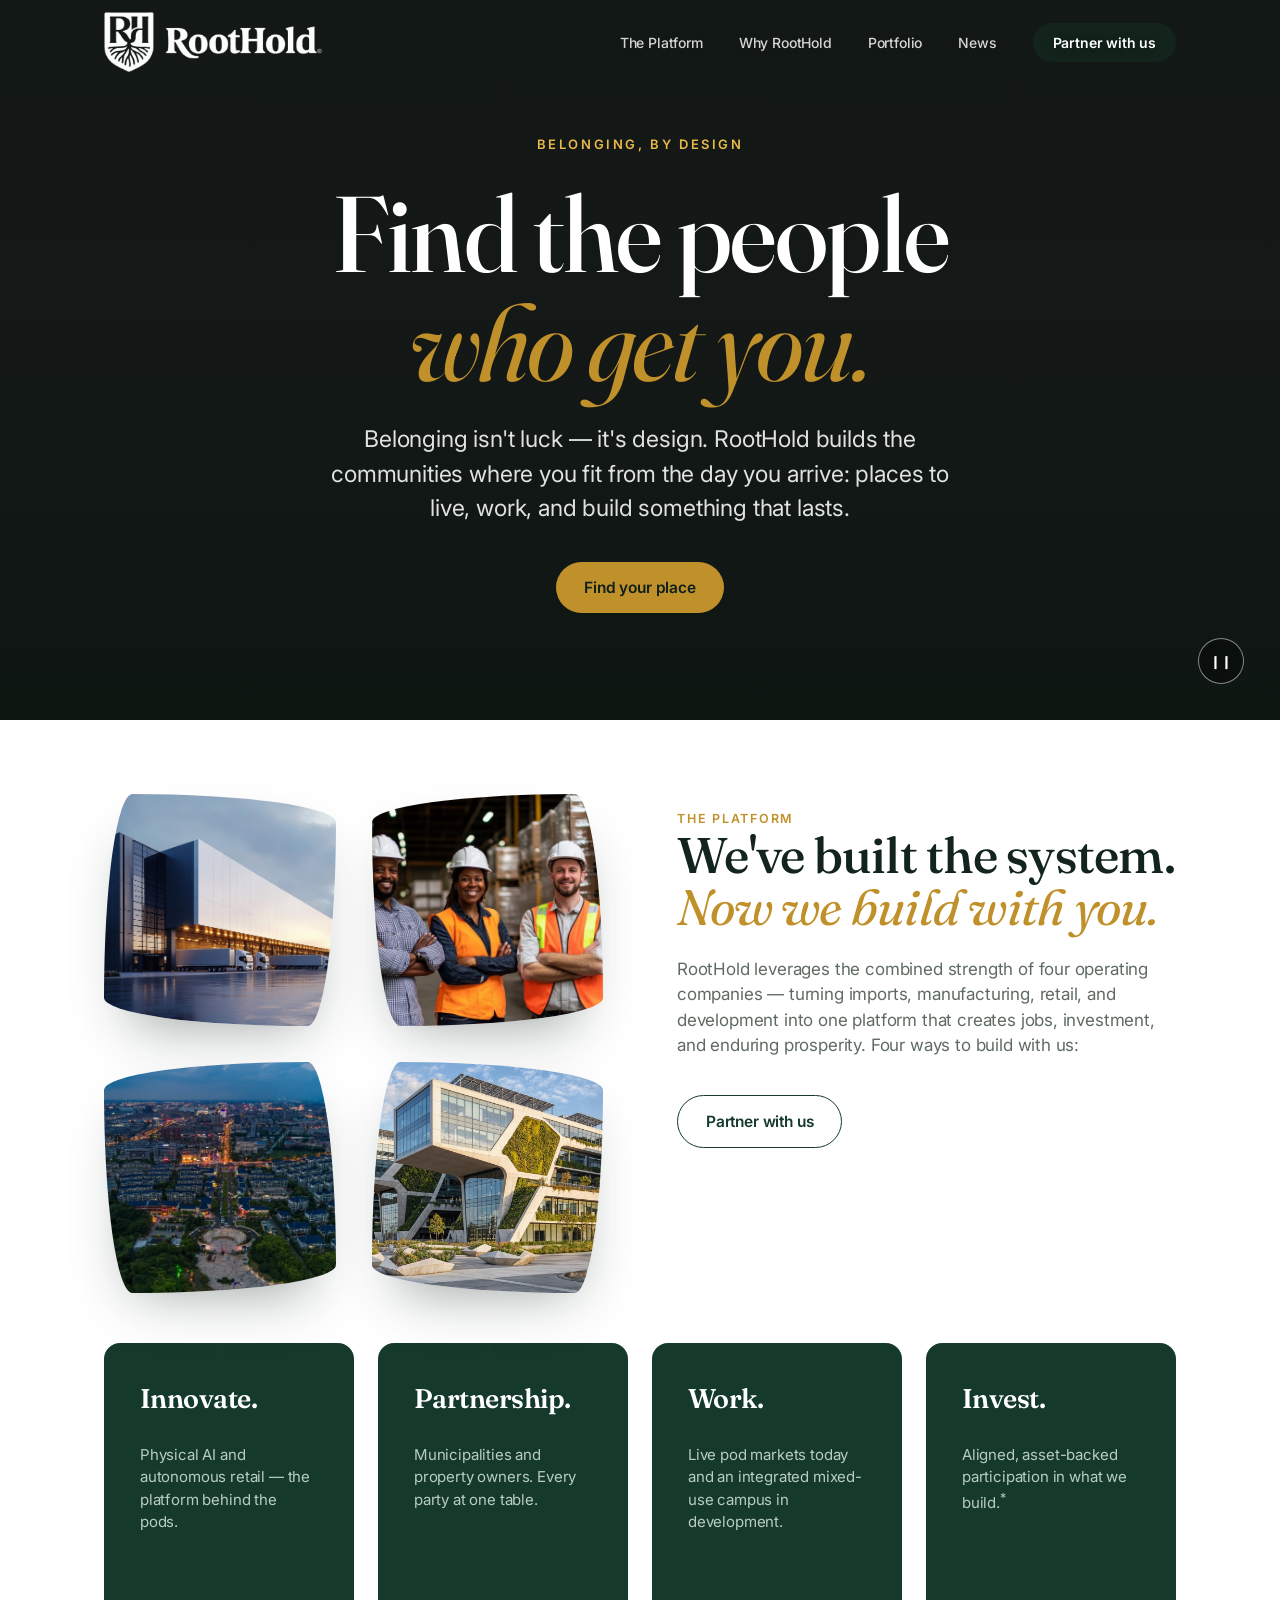
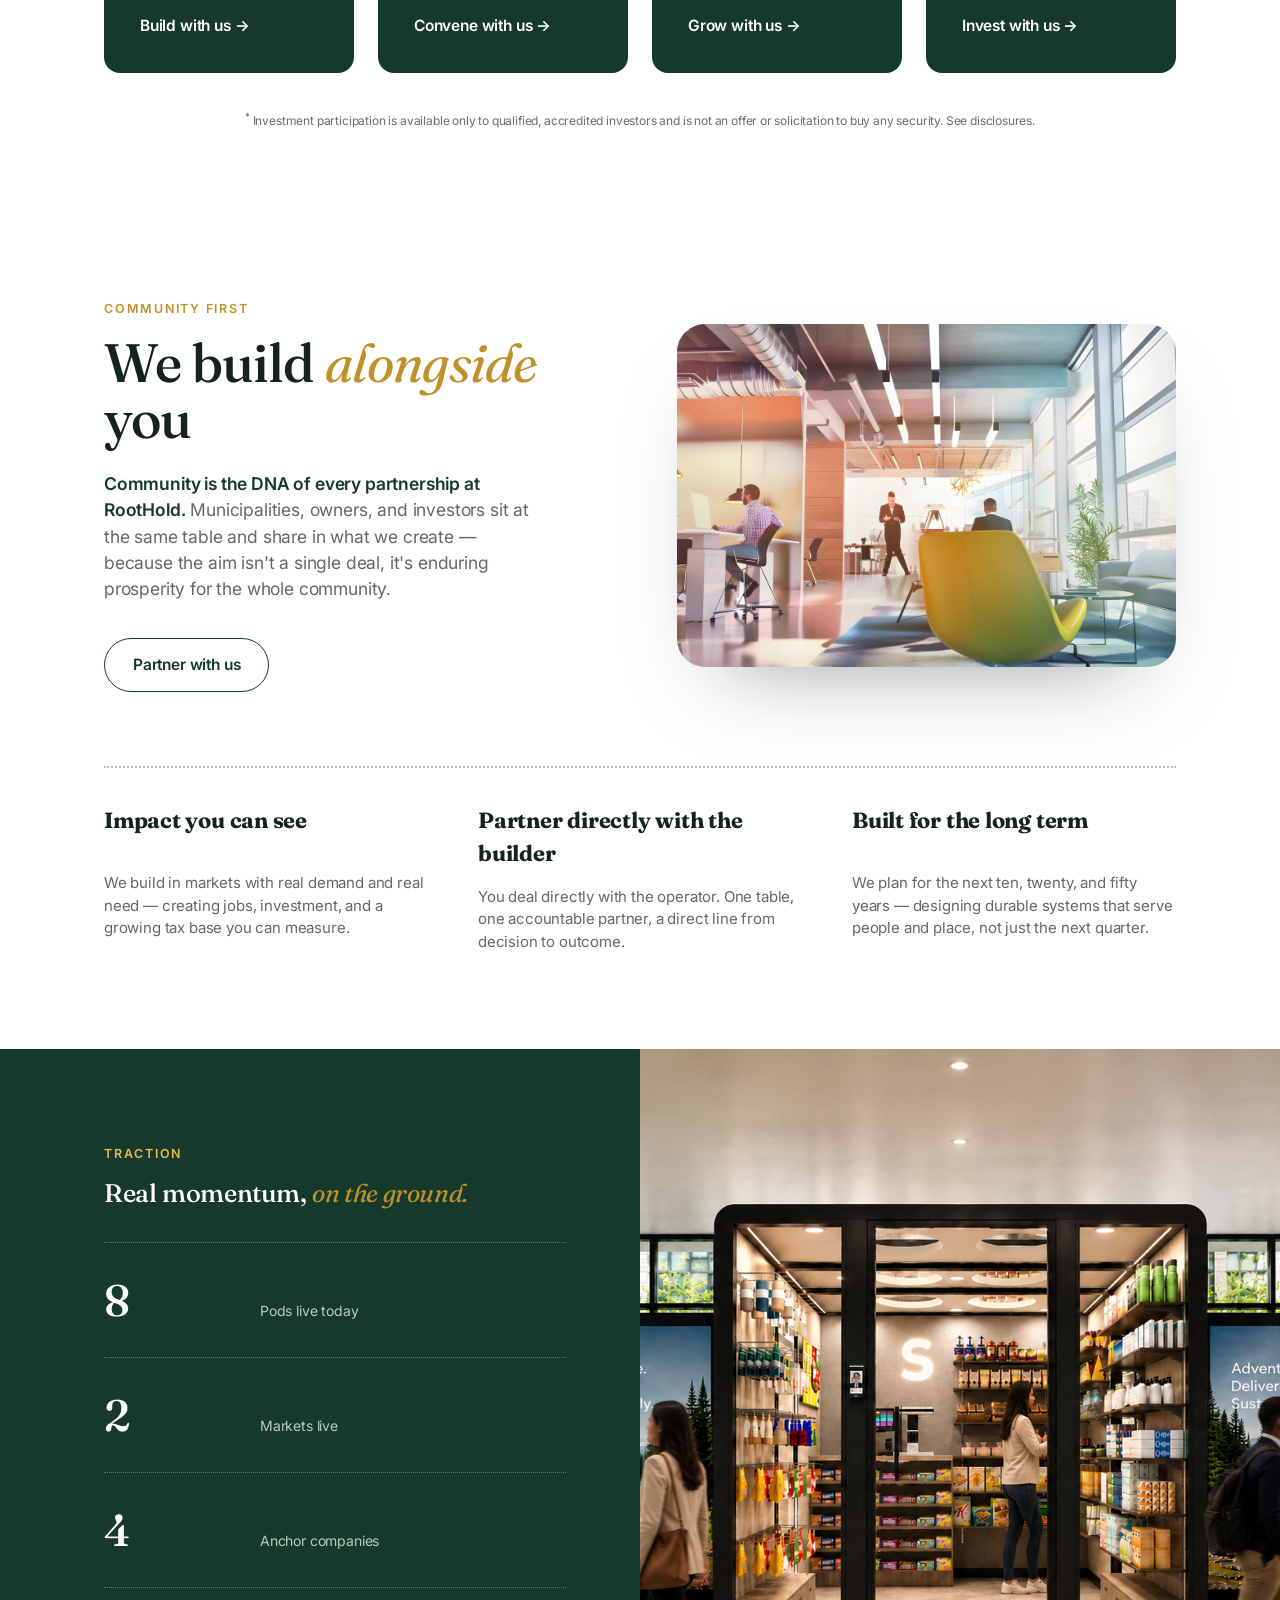
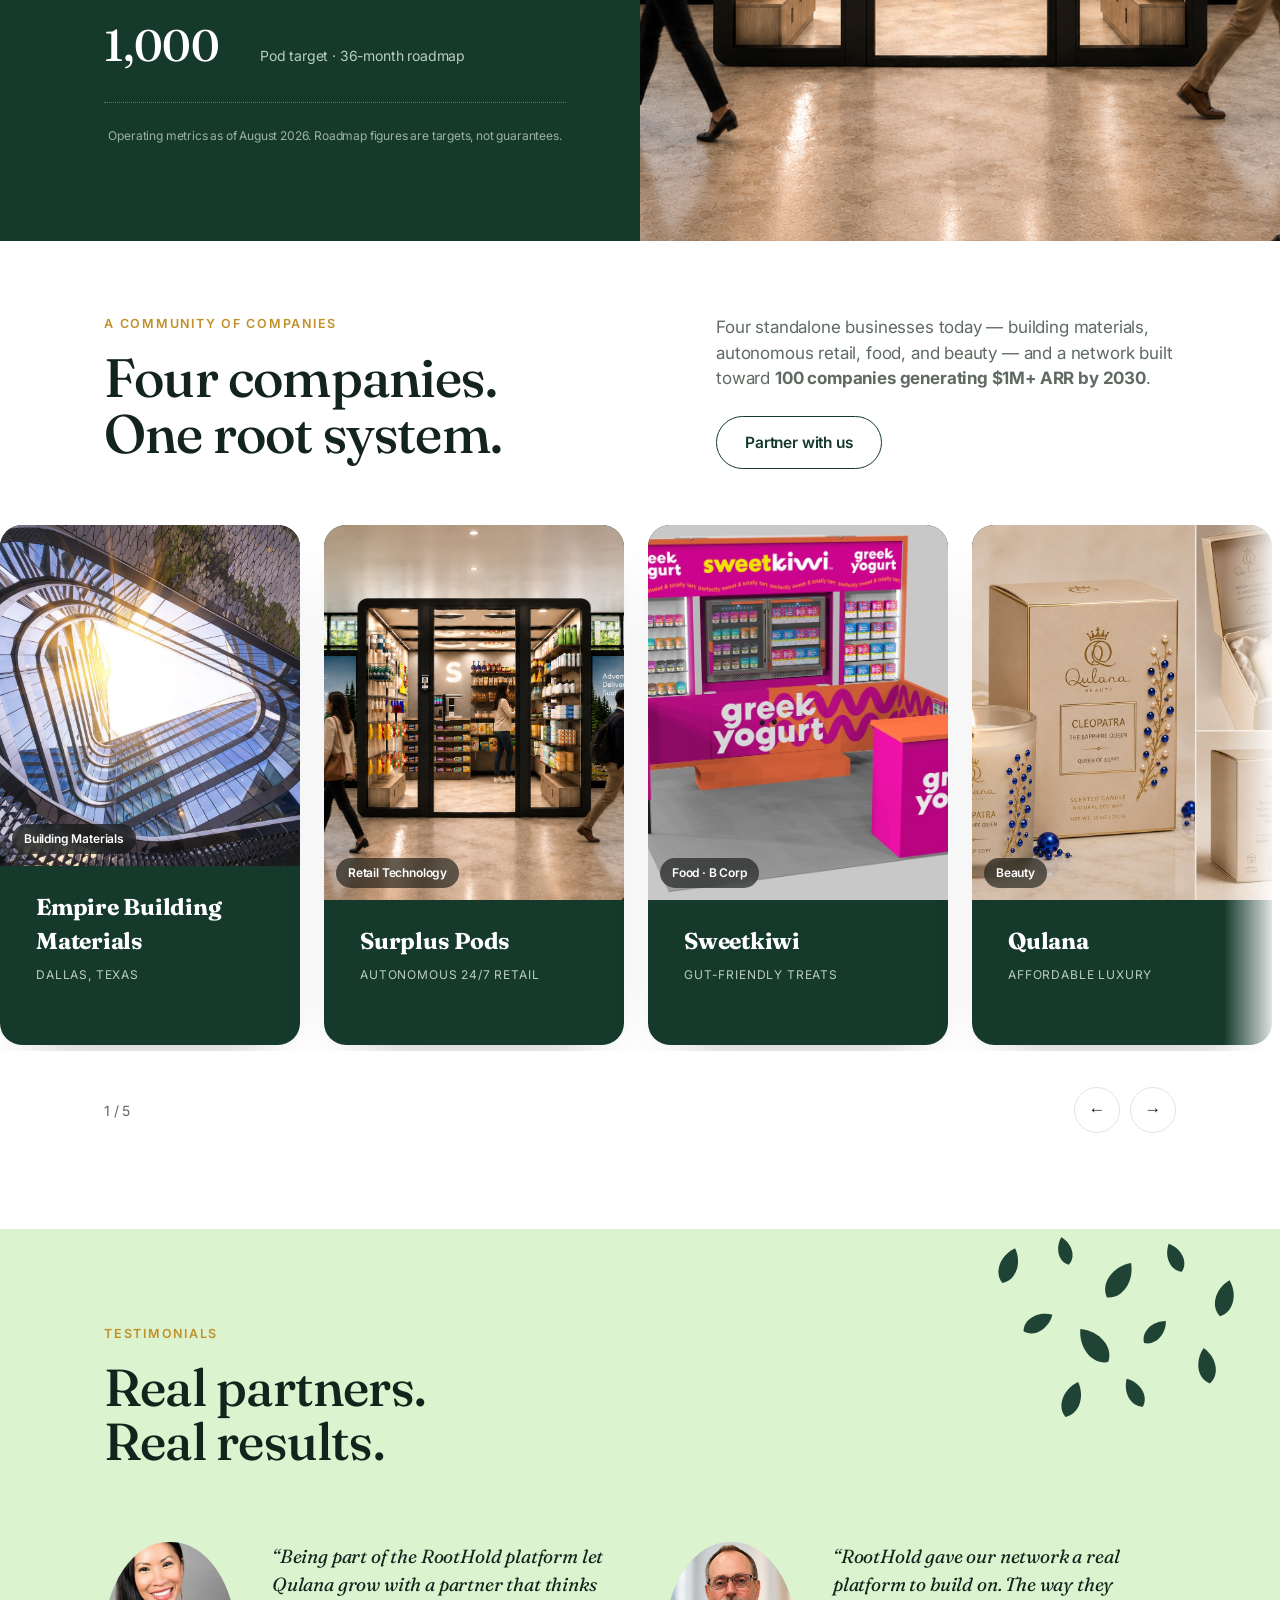
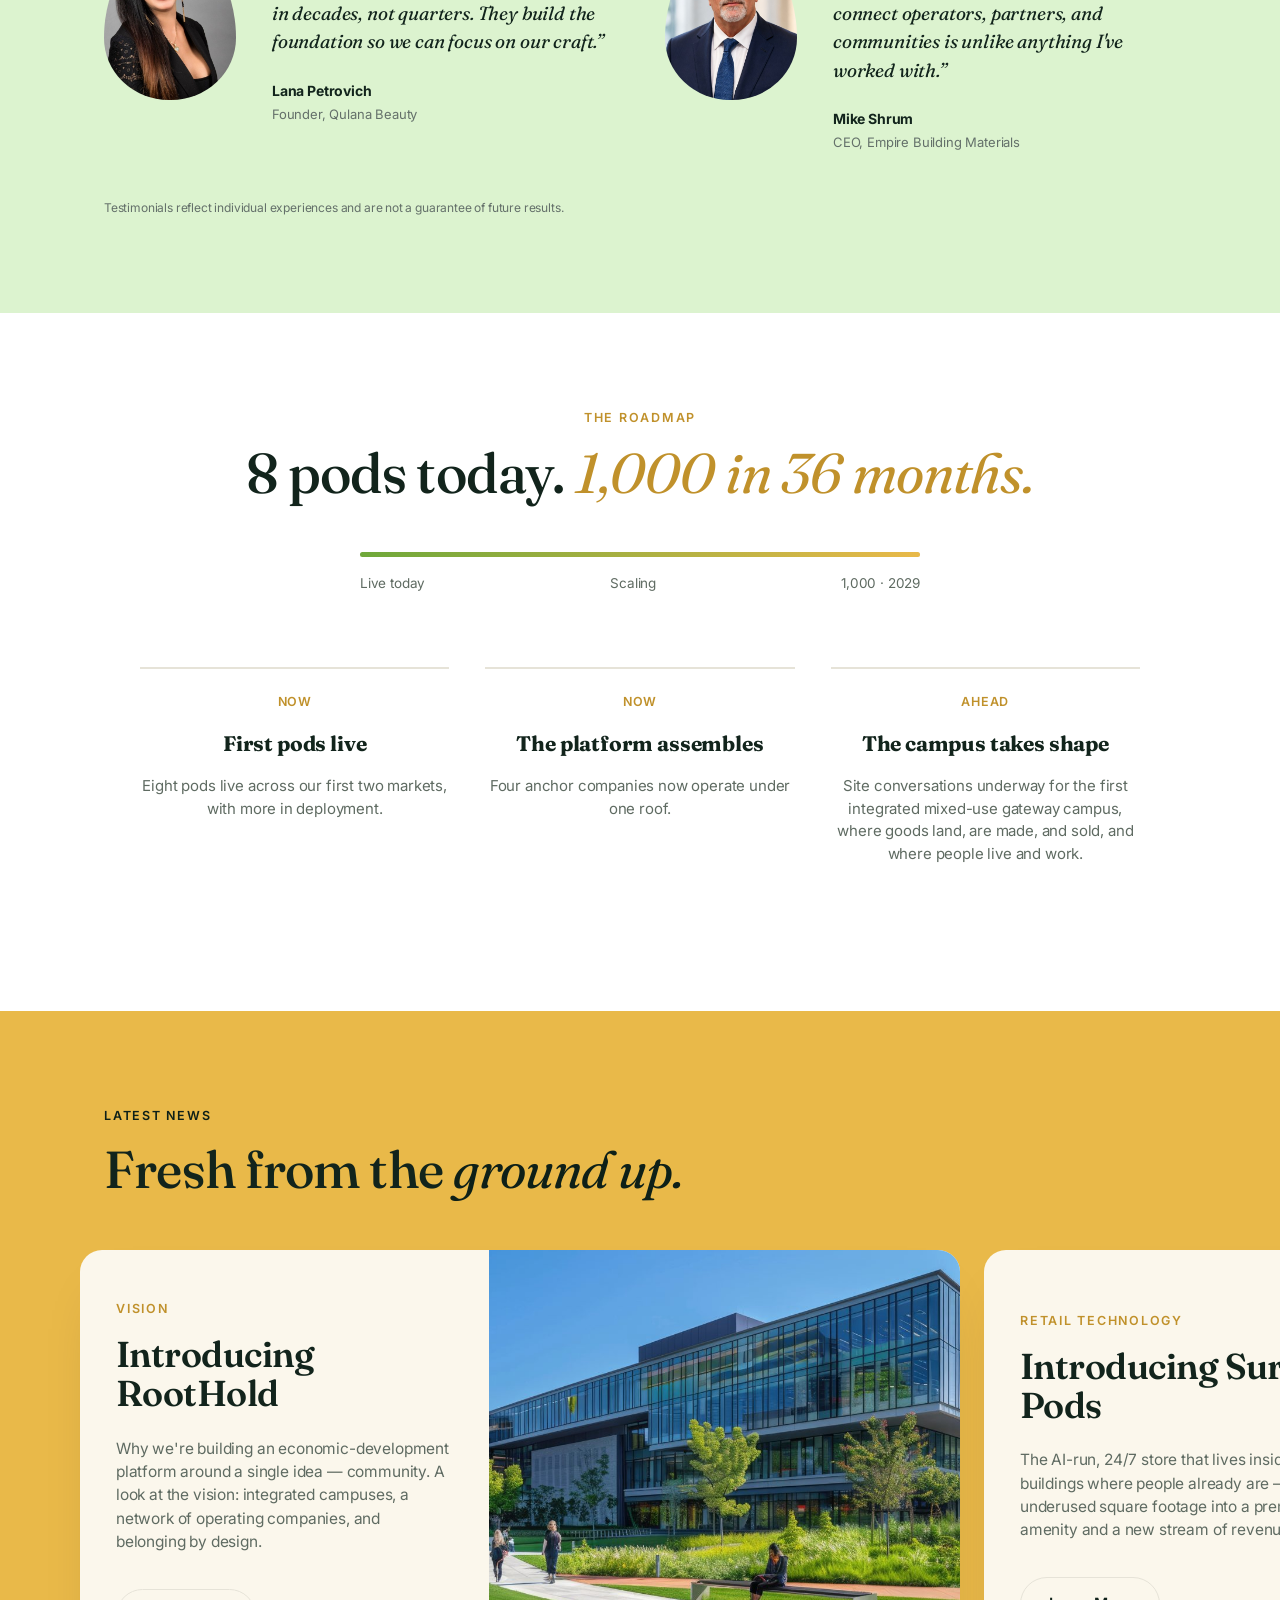
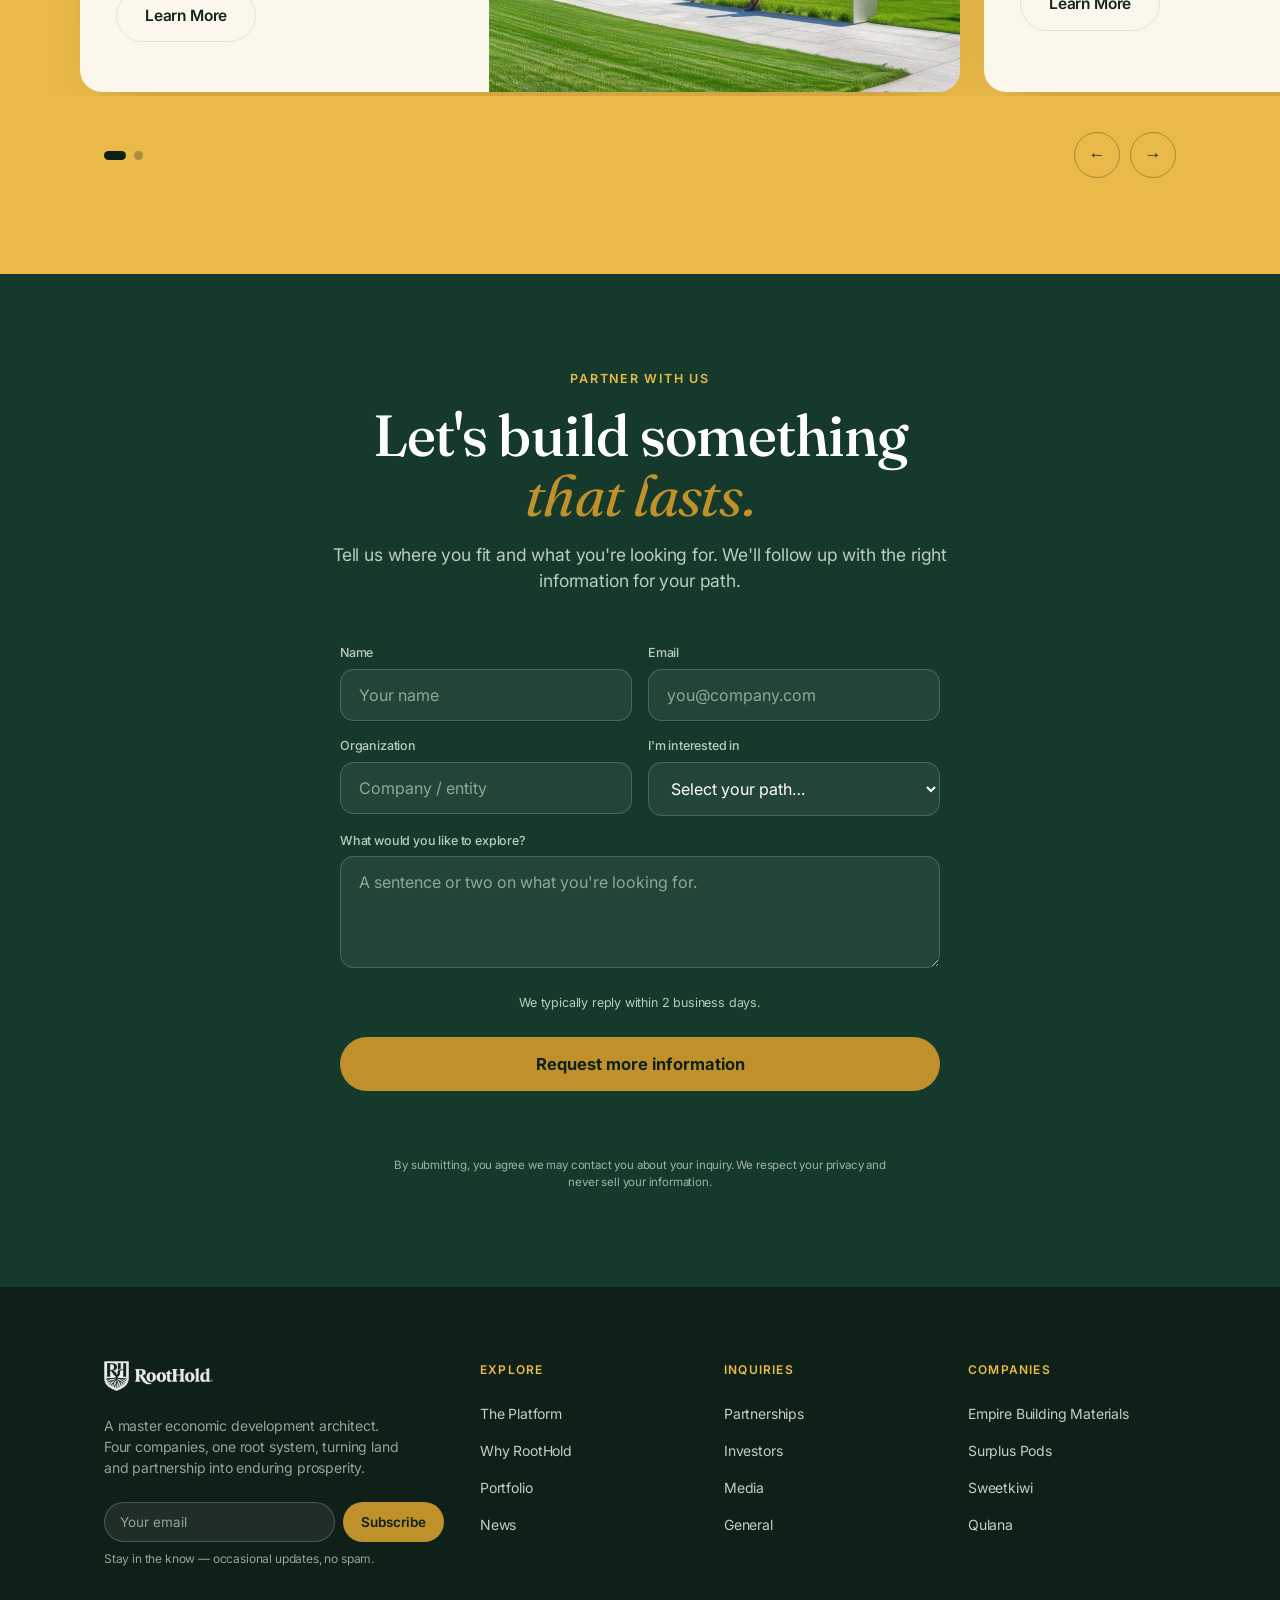
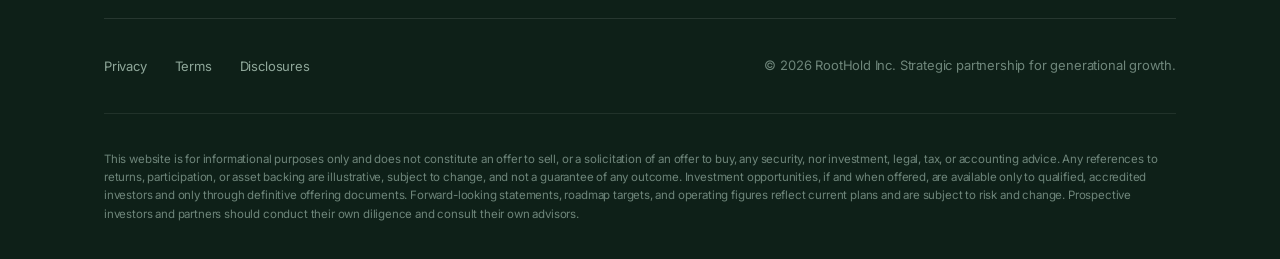
==== index.html @ 14bee45c "Add files via upload" ====
<!DOCTYPE html>
<html lang="en">
<head>
<meta charset="UTF-8">
<meta name="viewport" content="width=device-width, initial-scale=1.0">
<title>RootHold | Economic Development Architect Building Community That Lasts</title>
<meta name="description" content="RootHold is a master economic development architect — building integrated campuses and a platform of operating companies that turn land and partnership into jobs, investment, and belonging.">
<meta name="keywords" content="RootHold, economic development architect, mixed-use campus, public-private partnership, Foreign-Trade Zone, Surplus Pods, autonomous retail, Empire Building Materials, Sweetkiwi, Qulana, community development, belonging, generational growth">
<meta name="author" content="RootHold Inc.">
<meta name="robots" content="index, follow">
<meta name="theme-color" content="#153A2C">
<link rel="canonical" href="https://rootholdinc.com/">
<link rel="icon" href="favicon.png">
<meta property="og:type" content="website">
<meta property="og:site_name" content="RootHold">
<meta property="og:url" content="https://rootholdinc.com/">
<meta property="og:title" content="RootHold | Economic Development That Builds Community & Belonging">
<meta property="og:description" content="A master economic development architect — building campuses and a platform of operating companies that turn land and partnership into jobs, investment, and belonging.">
<meta property="og:image" content="https://rootholdinc.com/roothold-campus.jpg">
<meta name="twitter:card" content="summary_large_image">
<meta name="twitter:title" content="RootHold | Economic Development & Community That Lasts">
<meta name="twitter:description" content="We build what lasts — campuses, companies, and community, by design.">
<meta name="twitter:image" content="https://rootholdinc.com/roothold-campus.jpg">
<script type="application/ld+json">{"@context":"https://schema.org","@type":"Organization","name":"RootHold Inc.","alternateName":"RootHold","url":"https://rootholdinc.com/","logo":"https://rootholdinc.com/logo.png","image":"https://rootholdinc.com/roothold-campus.jpg","slogan":"We build what lasts.","description":"RootHold is a master economic development architect — building integrated campuses and a platform of operating companies that turn land and partnership into jobs, investment, and belonging.","email":"michael@rootholdinc.com","subOrganization":[{"@type":"Organization","name":"Empire Building Materials","url":"https://www.ebmdallas.com"},{"@type":"Organization","name":"Surplus Pods","url":"https://www.surpluspods.com"},{"@type":"Organization","name":"Sweetkiwi","url":"https://www.sweetkiwi.com"},{"@type":"Organization","name":"Qulana","url":"https://www.qulanabeauty.com"}]}</script>
<link rel="preconnect" href="https://fonts.googleapis.com">
<link rel="preconnect" href="https://fonts.gstatic.com" crossorigin>
<link href="https://fonts.googleapis.com/css2?family=Fraunces:ital,opsz,wght@0,9..144,400;0,9..144,500;0,9..144,600;1,9..144,400;1,9..144,500&family=Inter:wght@400;500;600;700&display=swap" rel="stylesheet">
<style>
:root{
  --ink:#12241C; --paper:#FFFFFF; --cream:#F3EEE2; --sand:#EAE2D0;
  --mut:#5F6B62; --soft:#64706A; --line:#E6E3D8;
  --green:#153A2C; --green2:#1E4A37; --deep:#0E2018;
  --accent:#6FA83A; --accent-strong:#548A2A; --gold:#C0912B; --gold-soft:#E9B949;
  --s1:8px; --s2:16px; --s3:24px; --s4:36px; --s5:50px; --s6:74px; --s7:96px;
  --ease:cubic-bezier(.25,.1,.25,1);
}
*{margin:0;padding:0;box-sizing:border-box}
html{scroll-behavior:smooth;scroll-padding-top:96px}
body{font-family:'Inter',-apple-system,BlinkMacSystemFont,sans-serif;background:var(--paper);color:var(--ink);
  font-size:17px;line-height:1.5;letter-spacing:-.01em;-webkit-font-smoothing:antialiased}
a{color:var(--accent-strong);text-decoration:none}
a:hover{color:var(--gold);text-decoration:none}
img{max-width:100%;display:block}
.wrap{max-width:1120px;margin:0 auto;padding:0 var(--s3)}
.narrow{max-width:760px;margin:0 auto;padding:0 var(--s3)}
.serif{font-family:'Fraunces',Georgia,serif;font-weight:500;letter-spacing:-.015em;line-height:1.04}
.serif em{font-style:italic;font-weight:400;color:var(--gold)}
.eyebrow{font-size:12.5px;font-weight:600;letter-spacing:.14em;text-transform:uppercase;color:var(--accent-strong)}
.eyebrow.gold{color:var(--gold)}
.reveal{opacity:0;transform:translateY(22px);transition:opacity .8s var(--ease),transform .8s var(--ease)}
.reveal.in{opacity:1;transform:none}
:focus-visible{outline:2px solid var(--accent);outline-offset:3px;border-radius:4px}
.btn{display:inline-block;background:var(--ink);color:var(--paper)!important;padding:14px 28px;border-radius:100px;
  font-weight:600;font-size:15.5px;transition:.3s var(--ease);border:none;cursor:pointer;font-family:inherit}
.btn:hover{background:var(--accent-strong);text-decoration:none!important;transform:translateY(-1px)}
.btn.gold{background:var(--gold);color:var(--deep)!important}
.btn.gold:hover{background:var(--gold-soft)}
.btn.ghost{background:transparent;color:var(--ink)!important;border:1.5px solid var(--line)}
.btn.ghost:hover{background:var(--ink);color:var(--paper)!important;border-color:var(--ink)}
.linkarrow{font-weight:600;font-size:15.5px}
.linkarrow::after{content:" \2192";transition:.3s var(--ease)}

/* NAV */
nav{position:fixed;top:0;left:0;right:0;z-index:50;background:transparent;
  border-bottom:1px solid transparent;transition:transform .45s var(--ease),background .3s,border-color .3s}
nav .logo{filter:brightness(0) invert(1);transition:filter .3s}
nav .nav-links a{color:#fff;text-shadow:0 1px 8px rgba(0,0,0,.35)}
nav.scrolled{background:rgba(251,250,245,.62);
  backdrop-filter:saturate(1.7) blur(18px);-webkit-backdrop-filter:saturate(1.7) blur(18px);
  border-color:rgba(18,36,28,.08);box-shadow:0 6px 28px -14px rgba(14,32,24,.28)}
nav.scrolled .nav-links a{text-shadow:0 1px 2px rgba(255,255,255,.6)}
nav.scrolled .logo{filter:none}
nav.scrolled .nav-links a{color:var(--ink);text-shadow:none}
nav.hide{transform:translateY(-100%)}
.nav-inner{max-width:1120px;margin:0 auto;padding:0 var(--s3);height:84px;display:flex;align-items:center;justify-content:space-between}
.nav-inner .logo{height:60px;width:auto}
.nav-links{display:flex;gap:var(--s4);align-items:center}
.nav-links a{font-size:14px;font-weight:500;color:var(--ink);opacity:.82}
.nav-links a:hover{opacity:1;text-decoration:none;color:var(--accent-strong)}
.nav-links a.pill{background:var(--ink);color:var(--paper)!important;padding:9px 20px;border-radius:100px;opacity:1;font-weight:600}
.nav-links a.pill:hover{background:var(--accent-strong)}
.nav-toggle{display:none;flex-direction:column;justify-content:center;gap:5px;width:44px;height:44px;background:none;border:none;cursor:pointer;padding:11px;z-index:62;position:relative}
.nav-toggle span{display:block;height:2px;width:100%;background:#fff;border-radius:2px;transition:.3s var(--ease)}
nav.scrolled .nav-toggle span{background:var(--ink)}
nav.open .nav-toggle span{background:var(--ink)}
.nav-backdrop{display:none}
@media(max-width:820px){
  .nav-toggle{display:flex}
  .nav-backdrop{display:block;position:fixed;inset:0;background:rgba(9,20,14,.42);border:none;opacity:0;pointer-events:none;transition:opacity .4s var(--ease);z-index:58;cursor:pointer}
  nav.open .nav-backdrop{opacity:1;pointer-events:auto}
  nav .nav-links{position:fixed;top:0;right:0;bottom:0;width:min(86vw,380px);height:100vh;height:100dvh;flex-direction:column;align-items:stretch;justify-content:flex-start;gap:0;background:var(--paper);padding:92px var(--s4) calc(var(--s4) + env(safe-area-inset-bottom));transform:translateX(105%);transition:transform .42s var(--ease);box-shadow:-24px 0 64px -30px rgba(14,32,24,.45);overflow-y:auto;z-index:60}
  nav.open .nav-links{transform:none}
  nav .nav-links a{color:var(--ink);opacity:1;text-shadow:none;font-size:20px;font-weight:500;padding:18px 2px;border-bottom:1px solid var(--line);display:flex;align-items:center;justify-content:space-between}
  nav .nav-links a:not(.pill)::after{content:"\203A";color:var(--soft);font-size:24px;font-weight:400}
  nav .nav-links a.pill{margin-top:auto;justify-content:center;padding:17px;font-size:16px;border-bottom:none;color:var(--paper)!important;background:var(--green)}
  nav.open .nav-toggle span:nth-child(1){transform:translateY(7px) rotate(45deg)}
  nav.open .nav-toggle span:nth-child(2){opacity:0}
  nav.open .nav-toggle span:nth-child(3){transform:translateY(-7px) rotate(-45deg)}
}
@media(max-width:740px){.nav-inner{height:64px}.nav-inner .logo{height:38px}}

/* HERO — full-bleed background video */
.hero{position:relative;min-height:80vh;display:flex;align-items:center;justify-content:center;text-align:center;overflow:hidden;padding:96px var(--s3) 68px;color:#fff;background:#1C1C1E}
.hero .bgvideo{position:absolute;inset:0;width:100%;height:100%;object-fit:cover;z-index:0;background:#1C1C1E}
.hero .overlay{position:absolute;inset:0;z-index:1;background:linear-gradient(180deg,rgba(9,20,14,.5),rgba(9,20,14,.42) 42%,rgba(9,20,14,.74))}
.hero .inner{position:relative;z-index:2;max-width:1000px}
.hero-eyebrow{font-size:13px;font-weight:600;letter-spacing:.2em;text-transform:uppercase;color:var(--gold-soft);margin-bottom:var(--s3)}
.hero h1{font-size:clamp(54px,8.4vw,116px);color:#fff;line-height:1.02}
.hero .sub{font-size:clamp(18px,2.2vw,23px);color:rgba(255,255,255,.87);margin:var(--s3) auto 0;max-width:660px;font-weight:400}
.hero .cta{margin-top:var(--s4);display:flex;gap:var(--s2);justify-content:center;flex-wrap:wrap}
.hero .btn.ghost{color:#fff!important;border-color:rgba(255,255,255,.6)}
.hero .btn.ghost:hover{background:#fff;color:var(--ink)!important;border-color:#fff}
.vidctrl{position:absolute;right:var(--s4);bottom:var(--s4);z-index:3;width:46px;height:46px;border-radius:50%;
  border:1px solid rgba(255,255,255,.5);background:rgba(0,0,0,.28);color:#fff;cursor:pointer;font-size:13px;line-height:1;
  display:flex;align-items:center;justify-content:center;backdrop-filter:blur(6px);transition:.3s var(--ease)}
.vidctrl:hover{background:rgba(0,0,0,.55)}
@media(max-width:740px){.vidctrl{right:var(--s3);bottom:var(--s3)}}

/* STATEMENT */
.statement{padding:var(--s7) 0 var(--s6);text-align:center}
.statement h2{font-size:clamp(28px,4vw,46px);max-width:900px;margin:0 auto;color:var(--ink)}
.statement h2 span{color:var(--soft)}

/* STREAMS — Realberry-style solid green cards on a light band */
.tiles{padding:var(--s6) 0;background:var(--paper)}
.tiles .head{text-align:center;max-width:720px;margin:0 auto var(--s5)}
.tiles .head h2{font-size:clamp(32px,4.6vw,52px);margin-top:var(--s2)}
.tile-grid{max-width:1120px;margin:0 auto;padding:0 var(--s3);display:grid;grid-template-columns:repeat(4,1fr);gap:var(--s3)}
.tile{background:var(--green);color:#EAF3EC;border-radius:16px;padding:var(--s4);min-height:330px;display:flex;flex-direction:column;align-items:flex-start;border:none;transition:transform .5s var(--ease),box-shadow .5s var(--ease)}
.tile:hover{transform:translateY(-4px);box-shadow:0 26px 54px -32px rgba(14,32,24,.55)}
.tile h3{font-family:'Fraunces',serif;font-size:27px;font-weight:600;letter-spacing:-.02em;color:#fff}
.tile .t-sub{font-size:15px;color:#B9CDBF;margin-top:var(--s3);flex:1}
.tile a{margin-top:var(--s4);color:#fff;font-weight:600}
.tile a:hover{color:var(--gold-soft);text-decoration:none}
.tile .disc{font-size:11px;color:#9DB1A6;margin-top:var(--s2)}
.tiles-note{max-width:1120px;margin:var(--s4) auto 0;padding:0 var(--s3);font-size:12px;color:var(--soft);text-align:center}
@media(max-width:960px){.tile-grid{grid-template-columns:1fr 1fr}}
@media(max-width:600px){.tile-grid{grid-template-columns:1fr;gap:var(--s2)}.tile{min-height:auto;padding:var(--s4) var(--s4) var(--s5)}}

/* NUMBERS */
.numbers{background:var(--green);color:#F4F1E9;padding:0;overflow:hidden}
.numbers .lead{text-align:center;max-width:640px;margin:0 auto var(--s5)}
.numbers .lead .eyebrow{color:var(--gold-soft)}
.numbers .lead h2{font-size:clamp(30px,4vw,44px);margin-top:var(--s2);color:#fff}
.num-grid{display:grid;grid-template-columns:repeat(4,1fr);gap:var(--s4);text-align:center}
.num-grid b{font-family:'Fraunces',serif;font-size:clamp(42px,5.4vw,68px);font-weight:500;letter-spacing:-.02em;display:block;color:#fff}
.num-grid .lbl{font-size:13.5px;color:#B9CDBF;margin-top:var(--s1);display:block}
.numbers .asof{text-align:center;margin-top:var(--s5);font-size:12.5px;color:#9DB1A6}
@media(max-width:740px){.num-grid{grid-template-columns:1fr 1fr;gap:var(--s5) var(--s3)}}

/* SPLIT (approach / partners) */
.split{padding:var(--s7) 0}
.split .grid{display:grid;grid-template-columns:1.05fr .95fr;gap:var(--s6);align-items:center}
.split.rev .grid{grid-template-columns:.95fr 1.05fr}
.split.rev .copy{order:2}.split.rev .media{order:1}
.split .copy h2{font-size:clamp(30px,4.2vw,50px);margin-top:var(--s2)}
.split .copy p{color:var(--mut);margin-top:var(--s3);font-size:17.5px}
.split .copy .cta{margin-top:var(--s4)}
.split .media img{width:100%;height:100%;max-height:520px;object-fit:cover;border-radius:28px;box-shadow:0 40px 90px -50px rgba(14,32,24,.45)}
.founder{margin-top:var(--s4);padding-top:var(--s3);border-top:1px solid var(--line)}
.founder .q{font-family:'Fraunces',serif;font-style:italic;font-size:20px;line-height:1.4;color:var(--ink)}
.founder .n{font-size:13.5px;color:var(--soft);margin-top:var(--s2);font-weight:500}
.props{display:grid;grid-template-columns:1fr 1fr 1fr;gap:var(--s4);margin-top:var(--s6)}
.prop .k{font-family:'Fraunces',serif;font-size:19px;color:var(--ink)}
.prop .k::before{content:"";display:block;width:30px;height:3px;background:var(--gold);border-radius:2px;margin-bottom:var(--s2)}
.prop p{font-size:15px;color:var(--mut);margin-top:var(--s2)}
@media(max-width:820px){.split .grid,.split.rev .grid{grid-template-columns:1fr;gap:var(--s4)}.split.rev .copy{order:1}.split.rev .media{order:2}.props{grid-template-columns:1fr}}

/* WHY ROOTHOLD (Realberry-style) */
.why{padding:var(--s7) 0}
.btn.green{background:var(--green);color:#fff!important}
.btn.green:hover{background:var(--green2)}
.btn.outline{background:transparent;color:var(--green)!important;border:1.6px solid var(--green)}
.btn.outline:hover{background:var(--green);color:#fff!important;border-color:var(--green);transform:translateY(-1px)}
.why-top{display:grid;grid-template-columns:1fr 1fr;gap:var(--s6);align-items:center}
.why-copy .eyebrow{margin-bottom:var(--s2)}
.why-copy h2{font-size:clamp(32px,4.6vw,54px)}
.why-copy p{color:var(--mut);margin-top:var(--s3);font-size:17.5px;max-width:440px}
.why-copy p strong{color:var(--green);font-weight:600}
.why-copy .btn{margin-top:var(--s4)}
.why-media{display:grid;grid-template-columns:1fr 1fr;gap:var(--s2)}
.why-media img{width:100%;aspect-ratio:1/1;object-fit:cover;box-shadow:0 24px 50px -34px rgba(14,32,24,.5)}
.why-media img:nth-child(1){border-radius:63% 37% 54% 46%/55% 48% 52% 45%;margin-top:28px}
.why-media img:nth-child(2){border-radius:44% 56% 62% 38%/49% 40% 60% 51%}
.why-media img:nth-child(3){border-radius:52% 48% 40% 60%/58% 42% 58% 42%}
.why-media img:nth-child(4){border-radius:40% 60% 55% 45%/45% 55% 45% 55%;margin-top:-24px}
.why-media.why-single{grid-template-columns:1fr}
.why-media.why-single img{aspect-ratio:16/11;border-radius:28px;margin-top:0;box-shadow:0 40px 90px -50px rgba(14,32,24,.5)}
.why-div{border:none;border-top:2px dotted #B6C6B4;margin:var(--s6) 0 var(--s4)}
.why-cols{display:grid;grid-template-columns:repeat(3,1fr);gap:var(--s5)}
.why-col h3{font-family:'Fraunces',serif;font-size:22px;letter-spacing:-.01em;color:var(--ink);min-height:2.4em}
.why-col p{color:var(--mut);margin-top:var(--s2);font-size:15px}
@media(max-width:820px){.why-top{grid-template-columns:1fr;gap:var(--s5)}.why-cols{grid-template-columns:1fr;gap:var(--s4)}.why-media img:nth-child(1),.why-media img:nth-child(4){margin-top:0}}

/* EXPERTISE INTRO (Realberry) */
.exp-intro{display:grid;grid-template-columns:1fr 1fr;gap:var(--s6);align-items:start;margin-bottom:var(--s5)}
.exp-copy{padding-top:var(--s2)}
.exp-media{display:grid;grid-template-columns:1fr 1fr;gap:var(--s4)}
.exp-media img{width:100%;aspect-ratio:1/1;object-fit:cover;box-shadow:0 26px 54px -30px rgba(14,32,24,.45);display:block;transition:transform .5s var(--ease)}
.exp-cell{position:relative}
.exp-cell:hover img{transform:scale(1.02)}
.exp-cell:nth-child(1) img,.exp-cell:nth-child(4) img{border-radius:14% 100% 14% 100%/100% 14% 100% 14%}
.exp-cell:nth-child(2) img,.exp-cell:nth-child(3) img{border-radius:100% 14% 100% 14%/14% 100% 14% 100%}
.exp-copy h2{font-size:clamp(30px,4.2vw,50px)}
.exp-copy p{color:var(--mut);margin-top:var(--s3);font-size:17px}
.exp-copy .btn{margin-top:var(--s4)}
@media(max-width:820px){.exp-intro{grid-template-columns:1fr;gap:var(--s5)}}

/* BY THE NUMBERS (two-col, Realberry) */
.num-wrap{display:grid;grid-template-columns:1fr 1fr;align-items:stretch}
.num-left{padding:var(--s7) var(--s6) var(--s7) max(var(--s3),calc((100vw - 1120px)/2 + var(--s3)))}
.num-left .eyebrow{color:var(--gold-soft)}
.num-left h2{margin-top:var(--s2);color:#fff}
.num-list{margin-top:var(--s4);border-top:1px dotted rgba(255,255,255,.3)}
.num-row{display:flex;align-items:baseline;gap:var(--s3);padding:var(--s3) 0;border-bottom:1px dotted rgba(255,255,255,.3)}
.num-row b{font-family:'Fraunces',serif;font-weight:500;font-size:clamp(32px,3.8vw,44px);color:#fff;min-width:132px}
.num-row span{font-size:14px;color:#B9CDBF}
.num-left .asof{margin-top:var(--s3);font-size:12px;color:#9DB1A6}
.num-media{position:relative;min-height:100%}
.num-media img{position:absolute;inset:0;width:100%;height:100%;object-fit:cover;border-radius:0}
@media(max-width:820px){.num-wrap{grid-template-columns:1fr}.num-left{padding:var(--s6) var(--s3)}.num-media{order:-1;min-height:300px}.num-row b{min-width:104px}}

/* TESTIMONIALS (Realberry) */
.testi{position:relative;overflow:hidden;background:#DCF3CF;padding:var(--s7) 0}
.testi-leaf{position:absolute;top:-14px;right:-10px;width:min(360px,42vw);height:auto;color:var(--green);opacity:.95;pointer-events:none}
.testi-head{max-width:640px;margin:0 0 var(--s6)}
.testi-head h2{font-size:clamp(30px,4.6vw,52px);margin-top:var(--s2)}
.testi-rail{display:flex;gap:var(--s5);overflow-x:auto;scroll-snap-type:x proximity;scrollbar-width:none;padding-bottom:var(--s1)}
.testi-rail::-webkit-scrollbar{display:none}
.tq{flex:0 0 calc(50% - var(--s5)/2);min-width:0;scroll-snap-align:start;display:flex;gap:var(--s4);align-items:flex-start}
.tq-photo{flex:0 0 132px;height:158px;background-size:cover;background-position:center;border-radius:50% 50% 50% 50%/62% 62% 40% 40%;background-color:var(--green)}
.tq-photo.tq-initials{display:flex;align-items:center;justify-content:center;font-family:'Fraunces',serif;font-size:40px;color:var(--gold-soft)}
.tq-body blockquote{font-family:'Fraunces',serif;font-style:italic;font-size:19px;line-height:1.5;color:var(--ink)}
.tq-body figcaption{margin-top:var(--s3)}
.tq-body figcaption b{display:block;font-size:14px;color:var(--ink)}
.tq-body figcaption span{font-size:13px;color:var(--soft)}
.testi-foot{display:flex;justify-content:space-between;align-items:center;margin-top:var(--s5)}
.testi-dots{display:flex;gap:8px}
.testi-dots button{width:9px;height:9px;border-radius:50%;border:none;background:#C7D2C4;cursor:pointer;padding:0;transition:.3s var(--ease)}
.testi-dots button.on{background:var(--green);width:22px;border-radius:6px}
.testi-note{margin-top:var(--s4);font-size:12px;color:var(--soft)}
@media(max-width:740px){.tq{flex-basis:92%}.tq-photo{flex-basis:92px;height:108px}.tq-body blockquote{font-size:17px}.testi-head{margin-bottom:var(--s5)}}

/* PORTFOLIO — Realberry-style carousel */
.port{padding:var(--s6) 0 var(--s7);background:var(--paper)}
.port-head{display:grid;grid-template-columns:1.1fr .9fr;gap:var(--s5);align-items:start;margin-bottom:var(--s5)}
.port-head .ph-left h2{font-size:clamp(34px,4.8vw,54px);margin-top:var(--s2)}
.port-head .ph-right p{color:var(--mut);font-size:17px}
.port-head .ph-right .btn{margin-top:var(--s3)}
.port-rail-wrap{overflow:hidden}
.port-rail{display:flex;gap:var(--s3);overflow-x:auto;scroll-snap-type:x proximity;scrollbar-width:none;
  padding:6px var(--s3) 6px max(var(--s3),calc((100vw - 1120px)/2 + var(--s3)))}
.port-rail::-webkit-scrollbar{display:none}
.pc{flex:0 0 300px;scroll-snap-align:start;border-radius:22px;overflow:hidden;background:var(--green);
  box-shadow:0 24px 50px -38px rgba(14,32,24,.5);transition:transform .4s var(--ease);display:flex;flex-direction:column;height:520px}
.pc:hover{transform:translateY(-4px);text-decoration:none}
.pc-img{position:relative;flex:1 1 auto;min-height:0;background-size:cover;background-position:center}
.pc-chip{position:absolute;left:12px;bottom:12px;background:rgba(10,16,12,.6);color:#fff;font-size:12px;font-weight:600;
  padding:6px 12px;border-radius:100px;backdrop-filter:blur(6px);-webkit-backdrop-filter:blur(6px)}
.pc-body{padding:var(--s3) var(--s4) var(--s4);flex:0 0 auto}
.pc-body h3{font-family:'Fraunces',serif;font-size:23px;color:#fff;letter-spacing:-.01em}
.pc-sub{margin-top:7px;font-size:12px;letter-spacing:.07em;text-transform:uppercase;color:#B9CDBF}
.pc-desc{max-height:0;overflow:hidden;opacity:0;margin-top:0;color:rgba(255,255,255,.86);font-size:14px;line-height:1.5;transition:max-height .5s var(--ease),opacity .4s var(--ease),margin-top .5s var(--ease)}
.pc:hover .pc-desc{max-height:170px;opacity:1;margin-top:var(--s2)}
.pc-more{display:inline-block;max-height:0;opacity:0;overflow:hidden;margin-top:0;padding:0 22px;background:#CDEFD4;color:var(--deep);font-weight:600;font-size:14px;border-radius:100px;transition:max-height .5s var(--ease),opacity .4s var(--ease),margin-top .5s var(--ease),padding .5s var(--ease)}
.pc:hover .pc-more{max-height:54px;opacity:1;margin-top:var(--s3);padding:11px 22px}
@media(hover:none){.pc-desc{max-height:170px;opacity:1;margin-top:var(--s2)}}
.pc.pc-cta{background:linear-gradient(160deg,var(--green),var(--deep));display:flex;flex-direction:column;justify-content:center;padding:var(--s5) var(--s4);min-height:474px}
.pc-cta .eyebrow{color:var(--gold-soft)}
.pc-cta h3{font-family:'Fraunces',serif;font-size:32px;line-height:1.1;color:#fff;margin-top:var(--s2)}
.pc-cta p{color:#B9CDBF;font-size:14px;margin-top:var(--s3)}
.pc-cta .linkarrow{margin-top:var(--s4);color:var(--gold-soft);font-weight:600}
.port-foot{display:flex;justify-content:space-between;align-items:center;margin-top:var(--s4)}
.port-count{font-size:14px;color:var(--mut)}
.port-nav{display:flex;gap:10px}
.port-arrow{width:46px;height:46px;border-radius:50%;border:1px solid var(--line);background:transparent;color:var(--ink);
  font-size:17px;cursor:pointer;display:inline-flex;align-items:center;justify-content:center;transition:.3s var(--ease)}
.port-arrow:hover{background:var(--ink);color:var(--paper);border-color:var(--ink)}
@media(max-width:820px){.port-head{grid-template-columns:1fr;gap:var(--s3)}}
@media(max-width:740px){.pc{flex-basis:80vw}}

/* ROADMAP */
.road{padding:var(--s7) 0 var(--s5);text-align:center}
.road h2{font-size:clamp(34px,4.8vw,56px);margin-top:var(--s2)}
.road .bar{max-width:560px;height:5px;background:var(--line);border-radius:3px;margin:var(--s5) auto 0;position:relative;overflow:visible}
.road .bar i{position:absolute;left:0;top:0;height:100%;width:0;background:linear-gradient(90deg,var(--accent),var(--gold-soft));border-radius:3px;transition:width 2.2s var(--ease)}
.road.gone .bar i{width:100%}
.road .marks{max-width:560px;margin:var(--s2) auto 0;display:flex;justify-content:space-between;font-size:13.5px;color:var(--mut)}

/* GROUNDWORK */
.gw{padding:0 0 var(--s7)}
.gw-grid{display:grid;grid-template-columns:repeat(3,1fr);gap:var(--s4);max-width:1000px;margin:0 auto}
.gw-item{padding-top:var(--s3);border-top:2px solid var(--line)}
.gw-item .d{font-size:12.5px;font-weight:600;color:var(--gold);letter-spacing:.06em;text-transform:uppercase}
.gw-item h3{font-family:'Fraunces',serif;font-size:21px;margin-top:var(--s2)}
.gw-item p{font-size:15px;color:var(--mut);margin-top:var(--s2)}
@media(max-width:740px){.gw-grid{grid-template-columns:1fr}}

/* INSIGHTS / NEWSLETTER */
.insights{padding:var(--s7) 0;background:var(--deep);color:#EEF2EC}
.insights .grid{display:grid;grid-template-columns:1fr 1fr;gap:var(--s6);align-items:center}
.insights .eyebrow{color:var(--gold-soft)}
.insights h2{font-size:clamp(30px,4vw,46px);margin-top:var(--s2);color:#fff}
.insights p{color:#AEC0B4;margin-top:var(--s3);font-size:17px;max-width:440px}
.ins-media{display:grid;grid-template-columns:1fr 1fr;gap:var(--s2)}
.ins-media img{width:100%;aspect-ratio:1/1;object-fit:cover;box-shadow:0 24px 50px -30px rgba(0,0,0,.55)}
.ins-media img:nth-child(1){border-radius:58% 42% 55% 45%/52% 50% 50% 48%;margin-top:34px}
.ins-media img:nth-child(2){border-radius:48% 52% 44% 56%/58% 44% 56% 42%}
.ins-media img:nth-child(3){border-radius:52% 48% 58% 42%/44% 56% 44% 56%}
.ins-media img:nth-child(4){border-radius:44% 56% 50% 50%/50% 50% 52% 48%;margin-top:-28px}
@media(max-width:820px){.ins-media img:nth-child(1),.ins-media img:nth-child(4){margin-top:0}}

/* NEWS (Realberry) */
.news{background:#E9B949;color:var(--ink);padding:var(--s7) 0}
.news-head{margin:0 0 var(--s5)}
.news-head .eyebrow{color:var(--deep)}
.news-head h2{font-size:clamp(32px,4.6vw,52px);margin-top:var(--s2);color:var(--ink)}
.news-head h2 em{color:var(--deep)}
.news-rail-wrap{overflow:hidden}
.news-rail{display:flex;gap:var(--s3);overflow-x:auto;scroll-snap-type:x proximity;scrollbar-width:none;padding:4px var(--s3) 4px max(var(--s3),calc((100vw - 1120px)/2 + var(--s3)))}
.news-rail::-webkit-scrollbar{display:none}
.ncard{flex:0 0 min(880px,92%);scroll-snap-align:start;display:grid;grid-template-columns:1fr 1.15fr;background:#FBF7EC;border-radius:22px;overflow:hidden;box-shadow:0 26px 54px -34px rgba(60,40,0,.35)}
.ncard-body{padding:var(--s5) var(--s4);display:flex;flex-direction:column;justify-content:center}
.ncard-body .eyebrow{color:var(--gold)}
.ncard-body h3{font-family:'Fraunces',serif;font-size:clamp(26px,3vw,36px);font-weight:600;margin-top:var(--s2);letter-spacing:-.015em;line-height:1.08;color:var(--ink)}
.ncard-body p{color:var(--mut);margin-top:var(--s3);font-size:15.5px}
.ncard-body .btn{margin-top:var(--s4);align-self:flex-start}
.ncard-img{background-size:cover;background-position:center;min-height:340px}
.news-foot{display:flex;justify-content:space-between;align-items:center;margin-top:var(--s4)}
.news-dots{display:flex;gap:8px}
.news-dots button{width:9px;height:9px;border-radius:50%;border:none;background:rgba(14,32,24,.28);cursor:pointer;padding:0;position:relative;transition:.3s var(--ease)}
.news-dots button::before{content:"";position:absolute;inset:-16px}
.news-dots button.on{background:var(--deep);width:22px;border-radius:6px}
.news-nav{display:flex;gap:10px}
.news-arrow{width:46px;height:46px;border-radius:50%;border:1px solid rgba(14,32,24,.3);background:transparent;color:var(--ink);font-size:17px;cursor:pointer;display:inline-flex;align-items:center;justify-content:center;transition:.3s var(--ease)}
.news-arrow:hover{background:var(--ink);color:#fff}
@media(max-width:740px){.ncard{grid-template-columns:1fr}.ncard-img{min-height:210px;order:-1}}

/* FOOTER NEWSLETTER */
.foot-nl{display:flex;gap:8px;margin-top:var(--s3);max-width:340px}
.foot-nl input{flex:1;min-width:0;padding:11px 15px;border-radius:100px;border:1px solid rgba(255,255,255,.2);background:rgba(255,255,255,.07);color:#fff;font-family:inherit;font-size:13.5px}
.foot-nl input::placeholder{color:#8FA79A}
.foot-nl button{background:var(--gold);color:var(--deep);border:none;padding:11px 18px;border-radius:100px;font-weight:600;font-size:13.5px;cursor:pointer;font-family:inherit}
.foot-nl button:hover{background:var(--gold-soft)}
footer .nlnote{color:#8FA79A;font-size:12px;margin-top:8px}
.nlform{display:flex;gap:var(--s2);margin-top:var(--s4);flex-wrap:wrap}
.nlform input{flex:1;min-width:220px;padding:15px 18px;border-radius:100px;border:1px solid rgba(255,255,255,.2);background:rgba(255,255,255,.07);color:#fff;font-family:inherit;font-size:15.5px}
.nlform input::placeholder{color:#8FA79A}
.nlnote{font-size:12.5px;color:#9DB1A6;margin-top:var(--s2)}
.quotecard{background:rgba(255,255,255,.05);border:1px solid rgba(255,255,255,.1);border-radius:28px;padding:var(--s5)}
.quotecard p{font-family:'Fraunces',serif;font-style:italic;font-size:clamp(24px,3vw,34px);line-height:1.3;color:#F4F1E9;max-width:none;margin:0}
.quotecard .attr{font-family:'Inter',sans-serif;font-style:normal;font-size:13.5px;color:var(--gold-soft);margin-top:var(--s3);letter-spacing:.04em}
@media(max-width:820px){.insights .grid{grid-template-columns:1fr;gap:var(--s5)}}

/* CONTACT */
.contact{background:var(--green);color:#F4F1E9;padding:var(--s7) 0}
.contact .head{text-align:center;max-width:640px;margin:0 auto}
.contact .eyebrow{color:var(--gold-soft)}
.contact h2{font-size:clamp(34px,5vw,58px);margin-top:var(--s2);color:#fff}
.contact .sub{color:#B9CDBF;margin-top:var(--s2);font-size:17.5px}
.cform{max-width:600px;margin:var(--s5) auto 0;display:flex;flex-direction:column;gap:var(--s2)}
.cform label{font-size:12.5px;color:#B9CDBF;font-weight:500;margin-bottom:6px;display:block}
.cform input,.cform select,.cform textarea{width:100%;padding:15px 18px;border-radius:14px;border:1px solid rgba(255,255,255,.18);background:rgba(255,255,255,.06);color:#fff;font-family:inherit;font-size:16px}
.cform ::placeholder{color:#8FA79A}
.cform select option{color:#12241C}
.cform .row{display:grid;grid-template-columns:1fr 1fr;gap:var(--s2)}
.qual{display:none;background:rgba(255,255,255,.04);border:1px solid rgba(255,255,255,.1);border-radius:16px;padding:var(--s3);gap:var(--s2);flex-direction:column}
.qual.show{display:flex}
.qual .qh{font-size:12.5px;color:var(--gold-soft);letter-spacing:.06em;text-transform:uppercase;font-weight:600}
.cform button{background:var(--gold);color:var(--deep);border:none;padding:17px;border-radius:100px;font-size:16.5px;font-weight:700;cursor:pointer;font-family:inherit;transition:.3s var(--ease);margin-top:var(--s1)}
.cform button:hover{transform:translateY(-1px);background:var(--gold-soft)}
.cnote{text-align:center;font-size:13.5px;color:#B9CDBF;min-height:18px}
.cfine{text-align:center;font-size:11.5px;color:#9DB1A6;margin-top:var(--s2);max-width:520px;margin-left:auto;margin-right:auto}
@media(max-width:640px){.cform .row{grid-template-columns:1fr}}

/* FOOTER */
footer{background:var(--deep);color:#C3CFC6;padding:var(--s6) 0 var(--s4);font-size:14px}
.foot-top{display:grid;grid-template-columns:1.6fr 1fr 1fr 1fr;gap:var(--s4);padding-bottom:var(--s5);border-bottom:1px solid rgba(255,255,255,.1)}
.foot-brand img{height:30px;filter:brightness(0) invert(1);opacity:.92}
.foot-brand p{margin-top:var(--s3);color:#8FA79A;font-size:14px;max-width:300px}
.foot-col h4{font-size:12px;letter-spacing:.1em;text-transform:uppercase;color:var(--gold-soft);margin-bottom:var(--s3);font-weight:600}
.foot-col a,.foot-col span{display:block;color:#C3CFC6;margin-bottom:var(--s2);font-size:14px}
.foot-col a:hover{color:#fff;text-decoration:none}
.foot-bottom{display:flex;justify-content:space-between;align-items:center;gap:var(--s3);flex-wrap:wrap;padding-top:var(--s4)}
.foot-legal a{color:#8FA79A;margin-right:var(--s3);font-size:13px}
.foot-legal a:hover{color:#fff;text-decoration:none}
.foot-copy{color:#6E857A;font-size:13px}
.disclaimer{margin-top:var(--s4);padding-top:var(--s4);border-top:1px solid rgba(255,255,255,.08);color:#6E857A;font-size:11.5px;line-height:1.6}
@media(max-width:820px){.foot-top{grid-template-columns:1fr 1fr}.foot-brand{grid-column:1/-1}}
@media(max-width:520px){.foot-top{grid-template-columns:1fr}}

@media(prefers-reduced-motion:reduce){.reveal{transition:none;opacity:1;transform:none}.road .bar i{transition:none}}

/* UX PASS */
.skip{position:fixed;left:8px;top:-60px;z-index:100;background:var(--green);color:#fff!important;padding:10px 16px;border-radius:8px;transition:top .2s var(--ease)}
.skip:focus{top:8px}
.nav-links a.active{color:var(--accent-strong)}
nav .nav-links a.active{color:#fff}
nav.scrolled .nav-links a.active{color:var(--accent-strong)}
.mcta{display:none;position:fixed;left:0;right:0;bottom:0;z-index:45;padding:12px 16px calc(12px + env(safe-area-inset-bottom));background:color-mix(in srgb,var(--paper) 92%,transparent);backdrop-filter:blur(12px);-webkit-backdrop-filter:blur(12px);border-top:1px solid var(--line);transition:transform .35s var(--ease)}
.mcta a{display:block;text-align:center;background:var(--green);color:#fff!important;font-weight:600;padding:15px;border-radius:100px;font-size:16px}
.mcta.hide{transform:translateY(130%)}
.port-rail-wrap{position:relative}
.port-rail-wrap::after{content:"";position:absolute;top:0;right:0;bottom:0;width:56px;background:linear-gradient(90deg,transparent,var(--paper));pointer-events:none}
.testi-dots button{position:relative}
.testi-dots button::before{content:"";position:absolute;inset:-16px}
.creassure{text-align:center;font-size:12.5px;color:#B9CDBF;margin-top:2px}
@media(max-width:820px){.mcta{display:block}}
@media(max-width:600px){
  :root{--s7:58px;--s6:44px;--s5:36px}
  .hero{min-height:84vh;padding:84px var(--s3) 52px}
  .hero-eyebrow{font-size:12px;margin-bottom:var(--s2)}
  .hero h1{font-size:clamp(40px,11.5vw,58px)}
  .hero .sub{font-size:16.5px;margin-top:var(--s3)}
  .exp-copy h2,.split .copy h2,.port-head .ph-left h2,.news-head h2,.testi-head h2,.insights h2,.numbers .lead h2,.num-left h2,.contact h2,.statement h2{font-size:clamp(28px,7.6vw,34px)}
  .ncard-body{padding:var(--s4) var(--s3)}
  .ncard-body h3{font-size:24px}
  .num-row b{font-size:32px;min-width:84px}
  .num-left{padding:var(--s5) var(--s3)}
  .tq-body blockquote{font-size:16.5px}
  .pc{height:480px}
  .foot-top{gap:var(--s3)}
}
@media(max-width:400px){.hero h1{font-size:clamp(34px,10vw,46px)}}
</style>
</head>
<body>

<a class="skip" href="#streams">Skip to content</a>
<nav id="nav">
  <div class="nav-inner">
    <a href="#top"><img class="logo" src="logo.png" alt="RootHold"></a>
    <button class="nav-toggle" id="navToggle" aria-label="Open menu" aria-expanded="false"><span></span><span></span><span></span></button>
    <div class="nav-links" id="navLinks">
      <a href="#streams">The Platform</a>
      <a href="#why">Why RootHold</a>
      <a href="#portfolio">Portfolio</a>
      <a href="#insights">News</a>
      <a class="pill" href="#contact">Partner with us</a>
    </div>
  </div>
  <button class="nav-backdrop" id="navBackdrop" aria-label="Close menu"></button>
</nav>

<header class="hero" id="top">
  <video class="bgvideo" autoplay muted loop playsinline preload="metadata" aria-label="RootHold — building what lasts">
    <source src="hero.mp4" type="video/mp4">
  </video>
  <div class="overlay"></div>
  <div class="inner">
    <div class="hero-eyebrow reveal">Belonging, by design</div>
    <h1 class="serif reveal">Find the people<br><em>who get you.</em></h1>
    <p class="sub reveal">Belonging isn't luck — it's design. RootHold builds the communities where you fit from the day you arrive: places to live, work, and build something that lasts.</p>
    <div class="cta reveal">
      <a class="btn gold" href="#contact">Find your place</a>
    </div>
  </div>
  <button class="vidctrl" id="vidctrl" aria-label="Pause background video">&#10073;&#10073;</button>
</header>

<section class="tiles" id="streams">
  <div class="wrap">
    <div class="exp-intro">
      <div class="exp-media reveal">
        <div class="exp-cell"><img src="expA.jpg" alt="A modern logistics hub" loading="lazy"></div>
        <div class="exp-cell"><img src="expB.jpg" alt="Manufacturing team on the floor" loading="lazy"></div>
        <div class="exp-cell"><img src="expC.jpg" alt="A vibrant community" loading="lazy"></div>
        <div class="exp-cell"><img src="expD.jpg" alt="A sustainable green campus" loading="lazy"></div>
      </div>
      <div class="exp-copy reveal">
        <div class="eyebrow gold">The Platform</div>
        <h2 class="serif">We've built the system. <em>Now we build with you.</em></h2>
        <p>RootHold leverages the combined strength of four operating companies — turning imports, manufacturing, retail, and development into one platform that creates jobs, investment, and enduring prosperity. Four ways to build with us:</p>
        <a class="btn outline" href="#contact" data-persona="Partnership">Partner with us</a>
      </div>
    </div>
  </div>
  <div class="tile-grid">
    <div class="tile dark reveal">
      <h3>Innovate.</h3>
      <p class="t-sub">Physical AI and autonomous retail — the platform behind the pods.</p>
      <a class="linkarrow" href="#contact" data-persona="Innovate">Build with us</a>
    </div>
    <div class="tile sand reveal">
      <h3>Partnership.</h3>
      <p class="t-sub">Municipalities and property owners. Every party at one table.</p>
      <a class="linkarrow" href="#contact" data-persona="Partnership">Convene with us</a>
    </div>
    <div class="tile sand reveal">
      <h3>Work.</h3>
      <p class="t-sub">Live pod markets today and an integrated mixed-use campus in development.</p>
      <a class="linkarrow" href="#contact" data-persona="Work">Grow with us</a>
    </div>
    <div class="tile gold reveal">
      <h3>Invest.</h3>
      <p class="t-sub">Aligned, asset-backed participation in what we build.<sup>*</sup></p>
      <a class="linkarrow" href="#contact" data-persona="Invest">Invest with us</a>
    </div>
  </div>
  <div class="wrap"><p class="tiles-note"><sup>*</sup> Investment participation is available only to qualified, accredited investors and is not an offer or solicitation to buy any security. See disclosures.</p></div>
</section>

<section class="why" id="why">
  <div class="wrap">
    <div class="why-top">
      <div class="why-copy reveal">
        <div class="eyebrow gold">Community first</div>
        <h2 class="serif">We build <em>alongside</em> you</h2>
        <p><strong>Community is the DNA of every partnership at RootHold.</strong> Municipalities, owners, and investors sit at the same table and share in what we create — because the aim isn't a single deal, it's enduring prosperity for the whole community.</p>
        <a class="btn outline" href="#contact" data-persona="Partnership">Partner with us</a>
      </div>
      <div class="why-media why-single reveal">
        <img src="whyhero.jpg" alt="A bright, modern interior" loading="lazy">
      </div>
    </div>
    <hr class="why-div reveal">
    <div class="why-cols">
      <div class="why-col reveal"><h3>Impact you can see</h3><p>We build in markets with real demand and real need — creating jobs, investment, and a growing tax base you can measure.</p></div>
      <div class="why-col reveal"><h3>Partner directly with the builder</h3><p>You deal directly with the operator. One table, one accountable partner, a direct line from decision to outcome.</p></div>
      <div class="why-col reveal"><h3>Built for the long term</h3><p>We plan for the next ten, twenty, and fifty years — designing durable systems that serve people and place, not just the next quarter.</p></div>
    </div>
  </div>
</section>

<section class="numbers">
  <div class="num-wrap">
      <div class="num-left reveal">
        <div class="eyebrow">Traction</div>
        <h2 class="serif">Real momentum, <em>on the ground.</em></h2>
        <div class="num-list">
          <div class="num-row"><b class="count" data-to="8">8</b><span>Pods live today</span></div>
          <div class="num-row"><b class="count" data-to="2">2</b><span>Markets live</span></div>
          <div class="num-row"><b class="count" data-to="4">4</b><span>Anchor companies</span></div>
          <div class="num-row"><b class="count" data-to="1000">1,000</b><span>Pod target &middot; 36-month roadmap</span></div>
        </div>
        <div class="asof">Operating metrics as of August 2026. Roadmap figures are targets, not guarantees.</div>
      </div>
      <div class="num-media reveal"><img src="lobbypod.jpg" alt="A Surplus Pod in a busy lobby" loading="lazy"></div>
    </div>
</section>

<section class="port" id="portfolio">
  <div class="wrap">
    <div class="port-head reveal">
      <div class="ph-left">
        <div class="eyebrow gold">A community of companies</div>
        <h2 class="serif">Four companies.<br>One root system.</h2>
      </div>
      <div class="ph-right">
        <p>Four standalone businesses today — building materials, autonomous retail, food, and beauty — and a network built toward <strong>100 companies generating $1M+ ARR by 2030</strong>.</p>
        <a class="btn outline" href="#contact" data-persona="Partnership">Partner with us</a>
      </div>
    </div>
  </div>
  <div class="port-rail-wrap">
    <div class="port-rail" id="portRail">
      <a class="pc reveal" href="https://www.ebmdallas.com" target="_blank" rel="noopener">
        <div class="pc-img" style="background-image:url('ebm.jpg')"><span class="pc-chip">Building Materials</span></div>
        <div class="pc-body"><h3>Empire Building Materials</h3><div class="pc-sub">Dallas, Texas</div><p class="pc-desc">Supply, distribution, and retail of construction products — the platform, literally.</p><span class="pc-more">Visit site &#8594;</span></div>
      </a>
      <a class="pc reveal" href="https://www.surpluspods.com" target="_blank" rel="noopener">
        <div class="pc-img" style="background-image:url('surplus.jpg')"><span class="pc-chip">Retail Technology</span></div>
        <div class="pc-body"><h3>Surplus Pods</h3><div class="pc-sub">Autonomous 24/7 Retail</div><p class="pc-desc">AI-run, 24/7 autonomous stores inside the buildings where people already live.</p><span class="pc-more">Visit site &#8594;</span></div>
      </a>
      <a class="pc reveal" href="https://www.sweetkiwi.com" target="_blank" rel="noopener">
        <div class="pc-img" style="background-image:url('sweetkiwi.jpg')"><span class="pc-chip">Food &middot; B Corp</span></div>
        <div class="pc-body"><h3>Sweetkiwi</h3><div class="pc-sub">Gut-Friendly Treats</div><p class="pc-desc">Whipped Greek frozen yogurt — perfectly sweet, totally tart — in 1,700+ stores nationwide.</p><span class="pc-more">Visit site &#8594;</span></div>
      </a>
      <a class="pc reveal" href="https://www.qulanabeauty.com" target="_blank" rel="noopener">
        <div class="pc-img" style="background-image:url('qulana.jpg')"><span class="pc-chip">Beauty</span></div>
        <div class="pc-body"><h3>Qulana</h3><div class="pc-sub">Affordable Luxury</div><p class="pc-desc">Affordable luxury, built around a daily ritual of confidence and intention.</p><span class="pc-more">Visit site &#8594;</span></div>
      </a>
      <div class="pc pc-cta reveal">
        <div class="eyebrow">The Network</div>
        <h3>100 companies<br>by 2030</h3>
        <p>Each generating $1M+ ARR on the RootHold platform. Yours could be next.</p>
        <a class="linkarrow" href="#contact" data-persona="Partnership">Partner with us</a>
      </div>
    </div>
  </div>
  <div class="wrap port-foot">
    <div class="port-count" id="portCount">1 / 5</div>
    <div class="port-nav"><button class="port-arrow" id="portPrev" aria-label="Previous">&#8592;</button><button class="port-arrow" id="portNext" aria-label="Next">&#8594;</button></div>
  </div>
</section>

<section class="testi">
  <svg class="testi-leaf" viewBox="0 0 320 220" xmlns="http://www.w3.org/2000/svg" aria-hidden="true"><defs><path id="lf" d="M0,-11 C7,-4 7,7 0,11 C-7,7 -7,-4 0,-11 Z"/></defs><g fill="currentColor"><use href="#lf" transform="translate(70,45) rotate(20) scale(1.5)"/><use href="#lf" transform="translate(120,32) rotate(-15) scale(1.15)"/><use href="#lf" transform="translate(168,58) rotate(35) scale(1.7)"/><use href="#lf" transform="translate(218,38) rotate(-25) scale(1.25)"/><use href="#lf" transform="translate(262,74) rotate(15) scale(1.5)"/><use href="#lf" transform="translate(96,96) rotate(60) scale(1.35)"/><use href="#lf" transform="translate(146,116) rotate(-40) scale(1.75)"/><use href="#lf" transform="translate(200,104) rotate(45) scale(1.25)"/><use href="#lf" transform="translate(246,134) rotate(-10) scale(1.45)"/><use href="#lf" transform="translate(126,164) rotate(20) scale(1.5)"/><use href="#lf" transform="translate(182,158) rotate(-30) scale(1.3)"/></g></svg>
  <div class="wrap">
    <div class="testi-head reveal">
      <div class="eyebrow gold">Testimonials</div>
      <h2 class="serif">Real partners.<br>Real results.</h2>
    </div>
    <div class="testi-rail" id="testiRail">
      <figure class="tq reveal">
        <div class="tq-photo" style="background-image:url('lana.jpg')"></div>
        <div class="tq-body">
          <blockquote>&ldquo;Being part of the RootHold platform let Qulana grow with a partner that thinks in decades, not quarters. They build the foundation so we can focus on our craft.&rdquo;</blockquote>
          <figcaption><b>Lana Petrovich</b><span>Founder, Qulana Beauty</span></figcaption>
        </div>
      </figure>
      <figure class="tq reveal">
        <div class="tq-photo" style="background-image:url('mike.jpg')"></div>
        <div class="tq-body">
          <blockquote>&ldquo;RootHold gave our network a real platform to build on. The way they connect operators, partners, and communities is unlike anything I've worked with.&rdquo;</blockquote>
          <figcaption><b>Mike Shrum</b><span>CEO, Empire Building Materials</span></figcaption>
        </div>
      </figure>
    </div>
    <div class="testi-foot">
      <div class="testi-dots" id="testiDots"></div>
      <div class="testi-nav"><button class="port-arrow" id="testiPrev" aria-label="Previous">&#8592;</button><button class="port-arrow" id="testiNext" aria-label="Next">&#8594;</button></div>
    </div>
    <p class="testi-note">Testimonials reflect individual experiences and are not a guarantee of future results.</p>
  </div>
</section>

<section class="road" id="roadmap">
  <div class="wrap">
    <div class="eyebrow gold reveal">The Roadmap</div>
    <h2 class="serif reveal">8 pods today. <em>1,000 in 36 months.</em></h2>
    <div class="bar reveal" id="roadbar"><i></i></div>
    <div class="marks reveal"><span>Live today</span><span>Scaling</span><span>1,000 &middot; 2029</span></div>
  </div>
  <div class="wrap gw" id="groundwork" style="padding-top:var(--s6)">
    <div class="gw-grid">
      <div class="gw-item reveal"><div class="d">Now</div><h3>First pods live</h3><p>Eight pods live across our first two markets, with more in deployment.</p></div>
      <div class="gw-item reveal"><div class="d">Now</div><h3>The platform assembles</h3><p>Four anchor companies now operate under one roof.</p></div>
      <div class="gw-item reveal"><div class="d">Ahead</div><h3>The campus takes shape</h3><p>Site conversations underway for the first integrated mixed-use gateway campus, where goods land, are made, and sold, and where people live and work.</p></div>
    </div>
  </div>
</section>

<section class="news" id="insights">
  <div class="wrap">
    <div class="news-head reveal">
      <div class="eyebrow">Latest News</div>
      <h2 class="serif">Fresh from the <em>ground up.</em></h2>
    </div>
  </div>
  <div class="news-rail-wrap">
    <div class="news-rail" id="newsRail">
      <article class="ncard reveal">
        <div class="ncard-body">
          <div class="eyebrow">Vision</div>
          <h3 class="serif">Introducing RootHold</h3>
          <p>Why we're building an economic-development platform around a single idea — community. A look at the vision: integrated campuses, a network of operating companies, and belonging by design.</p>
          <a class="btn ghost" href="roothold-intro.html">Learn More</a>
        </div>
        <div class="ncard-img" style="background-image:url('roothold-campus.jpg')" role="img" aria-label="The RootHold campus"></div>
      </article>
      <article class="ncard reveal">
        <div class="ncard-body">
          <div class="eyebrow">Retail Technology</div>
          <h3 class="serif">Introducing Surplus Pods</h3>
          <p>The AI-run, 24/7 store that lives inside the buildings where people already are — turning underused square footage into a premium amenity and a new stream of revenue.</p>
          <a class="btn ghost" href="surplus-pods.html">Learn More</a>
        </div>
        <div class="ncard-img" style="background-image:url('lobbypod.jpg')" role="img" aria-label="A Surplus Pod in a busy lobby"></div>
      </article>
    </div>
  </div>
  <div class="wrap news-foot">
    <div class="news-dots" id="newsDots"></div>
    <div class="news-nav"><button class="news-arrow" id="newsPrev" aria-label="Previous">&#8592;</button><button class="news-arrow" id="newsNext" aria-label="Next">&#8594;</button></div>
  </div>
</section>

<section class="contact" id="contact">
  <div class="wrap">
    <div class="head reveal">
      <div class="eyebrow">Partner With Us</div>
      <h2 class="serif">Let's build something <em>that lasts.</em></h2>
      <p class="sub">Tell us where you fit and what you're looking for. We'll follow up with the right information for your path.</p>
    </div>
    <form class="cform reveal" id="contactForm" action="https://formsubmit.co/michael@rootholdinc.com" method="POST" onsubmit="return formSubmit(event)">
      <input type="hidden" name="_subject" value="New RootHold partnership inquiry">
      <input type="hidden" name="_template" value="table">
      <input type="hidden" name="_captcha" value="false">
      <input type="text" name="_honey" style="display:none" tabindex="-1" autocomplete="off">
      <div class="row">
        <div><label for="fname">Name</label><input required id="fname" name="name" placeholder="Your name"></div>
        <div><label for="femail">Email</label><input required id="femail" type="email" name="email" placeholder="you@company.com"></div>
      </div>
      <div class="row">
        <div><label for="forg">Organization</label><input id="forg" name="organization" placeholder="Company / entity"></div>
        <div><label for="personaSelect">I'm interested in</label>
          <select name="interest_path" id="personaSelect" required>
            <option value="">Select your path…</option>
            <option>Innovate</option><option>Partnership</option><option>Work</option><option>Invest</option><option>Other</option>
          </select>
        </div>
      </div>

      <div class="qual" id="q-Innovate">
        <div class="qh">Innovate — a few details</div>
        <div class="row">
          <div><label>Area of interest</label><select name="innovate_area"><option value="">Select…</option><option>Physical AI</option><option>Autonomous retail</option><option>Platform integration</option><option>Other</option></select></div>
          <div><label>Your role</label><input name="innovate_role" placeholder="e.g. Founder, BD, Engineering"></div>
        </div>
      </div>

      <div class="qual" id="q-Partnership">
        <div class="qh">Partnership — a few details</div>
        <div class="row">
          <div><label>I represent</label><select name="partner_type"><option value="">Select…</option><option>Municipality / Government</option><option>Economic development organization</option><option>Property owner</option><option>Developer</option><option>Other</option></select></div>
          <div><label>Market / region</label><input name="partner_region" placeholder="Where you're based"></div>
        </div>
      </div>

      <div class="qual" id="q-Work">
        <div class="qh">Work — a few details</div>
        <div class="row">
          <div><label>I'm interested in</label><select name="work_interest"><option value="">Select…</option><option>Campus / space tenancy</option><option>Employment</option><option>Supplier / vendor</option><option>Other</option></select></div>
          <div><label>Organization type</label><input name="work_orgtype" placeholder="e.g. Retailer, operator, candidate"></div>
        </div>
      </div>

      <div class="qual" id="q-Invest">
        <div class="qh">Invest — a few details</div>
        <div class="row">
          <div><label>Accredited investor?</label><select name="invest_accredited"><option value="">Select…</option><option>Yes</option><option>No</option><option>Not sure</option></select></div>
          <div><label>Interest range</label><select name="invest_range"><option value="">Select…</option><option>Under $50k</option><option>$50k – $250k</option><option>$250k – $1M</option><option>$1M+</option></select></div>
        </div>
        <div class="qh" style="color:#8FA79A;text-transform:none;letter-spacing:0;font-weight:400;font-size:11.5px">Information only — not an offer or solicitation. Investment opportunities, if any, are limited to qualified, accredited investors and subject to definitive documentation.</div>
      </div>

      <div><label for="fmsg">What would you like to explore?</label><textarea id="fmsg" name="message" rows="4" placeholder="A sentence or two on what you're looking for."></textarea></div>
      <div class="creassure">We typically reply within 2 business days.</div>
      <button type="submit">Request more information</button>
      <div class="cnote" id="formNote" role="status"></div>
      <div class="cfine">By submitting, you agree we may contact you about your inquiry. We respect your privacy and never sell your information.</div>
    </form>
  </div>
</section>

<footer>
  <div class="wrap">
    <div class="foot-top">
      <div class="foot-brand">
        <img src="logo.png" alt="RootHold">
        <p>A master economic development architect. Four companies, one root system, turning land and partnership into enduring prosperity.</p>
        <form class="foot-nl" action="https://formsubmit.co/michael@rootholdinc.com" method="POST" onsubmit="return nlSubmit(event)">
          <input type="hidden" name="_subject" value="New RootHold newsletter signup">
          <input type="hidden" name="_captcha" value="false">
          <input type="text" name="_honey" style="display:none" tabindex="-1" autocomplete="off">
          <input required type="email" name="email" placeholder="Your email" aria-label="Email">
          <button type="submit">Subscribe</button>
        </form>
        <div class="nlnote" id="nlNote">Stay in the know — occasional updates, no spam.</div>
      </div>
      <div class="foot-col">
        <h4>Explore</h4>
        <a href="#streams">The Platform</a>
        <a href="#why">Why RootHold</a>
        <a href="#portfolio">Portfolio</a>
        <a href="#insights">News</a>
      </div>
      <div class="foot-col">
        <h4>Inquiries</h4>
        <a href="#contact" data-persona="Partnership">Partnerships</a>
        <a href="#contact" data-persona="Invest">Investors</a>
        <a href="#contact" data-persona="Other">Media</a>
        <a href="#contact">General</a>
      </div>
      <div class="foot-col">
        <h4>Companies</h4>
        <a href="https://www.ebmdallas.com" target="_blank" rel="noopener">Empire Building Materials</a>
        <a href="https://www.surpluspods.com" target="_blank" rel="noopener">Surplus Pods</a>
        <a href="#portfolio">Sweetkiwi</a>
        <a href="#portfolio">Qulana</a>
      </div>
    </div>
    <div class="foot-bottom">
      <div class="foot-legal">
        <a href="privacy.html">Privacy</a>
        <a href="terms.html">Terms</a>
        <a href="disclosure.html">Disclosures</a>
      </div>
      <div class="foot-copy">&copy; 2026 RootHold Inc. Strategic partnership for generational growth.</div>
    </div>
    <div class="disclaimer">
      This website is for informational purposes only and does not constitute an offer to sell, or a solicitation of an offer to buy, any security, nor investment, legal, tax, or accounting advice. Any references to returns, participation, or asset backing are illustrative, subject to change, and not a guarantee of any outcome. Investment opportunities, if and when offered, are available only to qualified, accredited investors and only through definitive offering documents. Forward-looking statements, roadmap targets, and operating figures reflect current plans and are subject to risk and change. Prospective investors and partners should conduct their own diligence and consult their own advisors.
    </div>
  </div>
</footer>

<div class="mcta" id="mcta"><a href="#contact">Partner with us</a></div>

<script>
window.dataLayer = window.dataLayer || [];
const track = (ev, d) => window.dataLayer.push(Object.assign({event: ev}, d || {}));

// reveal on scroll
const io = new IntersectionObserver(es => es.forEach(e => { if (e.isIntersecting) { e.target.classList.add('in'); io.unobserve(e.target); } }), {threshold:.14});
document.querySelectorAll('.reveal').forEach(el => io.observe(el));

// count-up (animates from 0; falls back to real number if JS/observer unavailable)
const counters = new IntersectionObserver(es => es.forEach(e => {
  if (!e.isIntersecting) return; counters.unobserve(e.target);
  const el = e.target, to = +el.dataset.to, t0 = performance.now();
  const tick = now => { const p = Math.min((now - t0) / 1400, 1), k = 1 - Math.pow(1 - p, 3);
    el.textContent = Math.round(to * k).toLocaleString(); if (p < 1) requestAnimationFrame(tick); };
  requestAnimationFrame(tick);
}), {threshold:.6});
document.querySelectorAll('.count').forEach(el => counters.observe(el));

// nav hide/scrolled
const nav = document.getElementById('nav');
let lastY = 0;
addEventListener('scroll', () => {
  const y = scrollY;
  nav.classList.toggle('hide', y > 320 && y > lastY);
  nav.classList.toggle('scrolled', y > 20);
  lastY = y;
}, {passive:true});

// mobile menu toggle
const navToggle = document.getElementById('navToggle');
const navBackdrop = document.getElementById('navBackdrop');
function closeNav(){ nav.classList.remove('open'); if (navToggle) navToggle.setAttribute('aria-expanded', 'false'); document.body.style.overflow = ''; }
if (navToggle) {
  navToggle.addEventListener('click', () => { const o = nav.classList.toggle('open'); navToggle.setAttribute('aria-expanded', o); document.body.style.overflow = o ? 'hidden' : ''; });
  document.querySelectorAll('#navLinks a').forEach(a => a.addEventListener('click', closeNav));
  if (navBackdrop) navBackdrop.addEventListener('click', closeNav);
}

// roadmap fill
const road = document.getElementById('roadbar');
if (road) new IntersectionObserver((es,o) => es.forEach(e => { if (e.isIntersecting) { document.querySelector('.road').classList.add('gone'); o.unobserve(road); } }), {threshold:.5}).observe(road);

// hero background video play/pause
const vc = document.getElementById('vidctrl'), bv = document.querySelector('.bgvideo');
if (vc && bv) vc.addEventListener('click', () => {
  if (bv.paused) { bv.play(); vc.innerHTML = '&#10073;&#10073;'; vc.setAttribute('aria-label','Pause background video'); }
  else { bv.pause(); vc.innerHTML = '&#9654;'; vc.setAttribute('aria-label','Play background video'); }
});

// portfolio carousel
const pRail = document.getElementById('portRail');
if (pRail) {
  const pCards = pRail.querySelectorAll('.pc');
  const pCount = document.getElementById('portCount');
  const step = () => pCards.length > 1 ? (pCards[1].getBoundingClientRect().left - pCards[0].getBoundingClientRect().left) : pRail.clientWidth;
  const upd = () => { const s = step(); const i = s > 0 ? Math.round(pRail.scrollLeft / s) : 0; pCount.textContent = Math.min(Math.max(i, 0) + 1, pCards.length) + ' / ' + pCards.length; };
  pRail._sync = upd;
  document.getElementById('portPrev').addEventListener('click', () => pRail.scrollBy({left: -step(), behavior: 'smooth'}));
  document.getElementById('portNext').addEventListener('click', () => pRail.scrollBy({left: step(), behavior: 'smooth'}));
  let pt; pRail.addEventListener('scroll', () => { clearTimeout(pt); pt = setTimeout(upd, 90); }, {passive: true});
  pRail.scrollLeft = 0; upd();
  addEventListener('load', () => { pRail.scrollLeft = 0; upd(); });
}

// testimonials carousel (dots + arrows)
const tRail = document.getElementById('testiRail');
if (tRail) {
  const tCards = tRail.querySelectorAll('.tq');
  const tDots = document.getElementById('testiDots');
  const tStep = () => tCards.length > 1 ? (tCards[1].getBoundingClientRect().left - tCards[0].getBoundingClientRect().left) : tRail.clientWidth;
  tCards.forEach((_, i) => { const b = document.createElement('button'); if (i === 0) b.classList.add('on'); b.setAttribute('aria-label', 'Quote ' + (i + 1)); b.addEventListener('click', () => tRail.scrollTo({left: i * tStep(), behavior: 'smooth'})); tDots.appendChild(b); });
  const tUpd = () => { const s = tStep(); const i = Math.min(Math.max(s > 0 ? Math.round(tRail.scrollLeft / s) : 0, 0), tCards.length - 1); [...tDots.children].forEach((d, j) => d.classList.toggle('on', j === i)); };
  tRail._sync = tUpd;
  document.getElementById('testiPrev').addEventListener('click', () => tRail.scrollBy({left: -tStep(), behavior: 'smooth'}));
  document.getElementById('testiNext').addEventListener('click', () => tRail.scrollBy({left: tStep(), behavior: 'smooth'}));
  let tt; tRail.addEventListener('scroll', () => { clearTimeout(tt); tt = setTimeout(tUpd, 90); }, {passive: true});
  const tFoot = document.querySelector('.testi-foot');
  const tFit = () => { if (tFoot) tFoot.style.display = (tRail.scrollWidth <= tRail.clientWidth + 4) ? 'none' : 'flex'; };
  tFit(); addEventListener('resize', tFit);
  tRail.scrollLeft = 0; tUpd();
  addEventListener('load', () => { tRail.scrollLeft = 0; tUpd(); });
}

// news carousel (dots + arrows)
const nRail = document.getElementById('newsRail');
if (nRail) {
  const nCards = nRail.querySelectorAll('.ncard');
  const nDots = document.getElementById('newsDots');
  const nStep = () => nCards.length > 1 ? (nCards[1].getBoundingClientRect().left - nCards[0].getBoundingClientRect().left) : nRail.clientWidth;
  nCards.forEach((_, i) => { const b = document.createElement('button'); if (i === 0) b.classList.add('on'); b.setAttribute('aria-label', 'Article ' + (i + 1)); b.addEventListener('click', () => nRail.scrollTo({left: i * nStep(), behavior: 'smooth'})); nDots.appendChild(b); });
  const nUpd = () => { const s = nStep(); const i = Math.min(Math.max(s > 0 ? Math.round(nRail.scrollLeft / s) : 0, 0), nCards.length - 1); [...nDots.children].forEach((d, j) => d.classList.toggle('on', j === i)); };
  nRail._sync = nUpd;
  document.getElementById('newsPrev').addEventListener('click', () => nRail.scrollBy({left: -nStep(), behavior: 'smooth'}));
  document.getElementById('newsNext').addEventListener('click', () => nRail.scrollBy({left: nStep(), behavior: 'smooth'}));
  let nt; nRail.addEventListener('scroll', () => { clearTimeout(nt); nt = setTimeout(nUpd, 90); }, {passive: true});
  nRail.scrollLeft = 0; nUpd();
  addEventListener('load', () => { nRail.scrollLeft = 0; nUpd(); });
}

// qualifying form: reveal fields by interest path
const personaSelect = document.getElementById('personaSelect');
const quals = ['Innovate','Partnership','Work','Invest'];
function showQual(v){
  quals.forEach(k => { const el = document.getElementById('q-'+k); if (el) el.classList.toggle('show', k === v); });
}
personaSelect.addEventListener('change', () => { showQual(personaSelect.value); track('interest_path', {path: personaSelect.value}); });

// stream tiles + footer inquiries preselect path and scroll to form
document.querySelectorAll('[data-persona]').forEach(a => a.addEventListener('click', () => {
  const v = a.dataset.persona;
  if (personaSelect) { personaSelect.value = (v === 'Other' ? 'Other' : v); showQual(personaSelect.value); }
  track('cta_click', {path: v});
}));

// form handlers (graceful when opened as a local file)
function formSubmit(e){
  e.preventDefault();
  track('form_submit', {path: personaSelect ? personaSelect.value : ''});
  const form = e.target, note = document.getElementById('formNote');
  if (location.protocol === 'file:'){ note.textContent = 'Thanks — your request is ready. It will send once the site is hosted.'; return false; }
  note.textContent = 'Sending…';
  fetch('https://formsubmit.co/ajax/michael@rootholdinc.com', {method:'POST', headers:{'Accept':'application/json'}, body:new FormData(form)})
    .then(r => r.json()).then(() => { form.reset(); showQual(''); note.textContent = 'Thank you — your request has been sent. We’ll be in touch within 2 business days.'; })
    .catch(() => { note.textContent = 'Something went wrong. Please email michael@rootholdinc.com directly.'; });
  return false;
}
function nlSubmit(e){
  e.preventDefault();
  track('newsletter_submit');
  const form = e.target, note = document.getElementById('nlNote');
  if (location.protocol === 'file:'){ note.textContent = 'Thanks — you’re on the list once the site is hosted.'; return false; }
  note.textContent = 'Subscribing…';
  fetch('https://formsubmit.co/ajax/michael@rootholdinc.com', {method:'POST', headers:{'Accept':'application/json'}, body:new FormData(form)})
    .then(r => r.json()).then(() => { form.reset(); note.textContent = 'You’re subscribed — thank you!'; })
    .catch(() => { note.textContent = 'Something went wrong. Please email michael@rootholdinc.com.'; });
  return false;
}

// scroll-spy: highlight the nav link for the section in view
const spyLinks = {};
document.querySelectorAll('#navLinks a').forEach(a => { const h = a.getAttribute('href'); if (h && h.startsWith('#')) spyLinks[h.slice(1)] = a; });
const spySections = Object.keys(spyLinks).map(id => document.getElementById(id)).filter(Boolean);
if (spySections.length) {
  const spy = new IntersectionObserver(es => es.forEach(e => {
    if (e.isIntersecting) { Object.values(spyLinks).forEach(a => a.classList.remove('active')); const a = spyLinks[e.target.id]; if (a) a.classList.add('active'); }
  }), {rootMargin:'-45% 0px -50% 0px'});
  spySections.forEach(s => spy.observe(s));
}

// sticky mobile CTA: keep exactly one CTA on screen (hide near hero + contact)
const mcta = document.getElementById('mcta'), contactEl = document.getElementById('contact'), heroEl = document.getElementById('top');
if (mcta) {
  const busy = new Set();
  const io2 = new IntersectionObserver(es => { es.forEach(e => { e.isIntersecting ? busy.add(e.target) : busy.delete(e.target); }); mcta.classList.toggle('hide', busy.size > 0); }, {threshold:.12});
  if (contactEl) io2.observe(contactEl);
  if (heroEl) io2.observe(heroEl);
}

// reduced motion: pause the autoplay hero video
if (matchMedia('(prefers-reduced-motion: reduce)').matches && bv) bv.pause();

// Carousel default-position workaround: rails must always open on the first card.
// Guards against (a) browser scroll-restoration of overflow containers on refresh,
// (b) bfcache restores via back/forward (pageshow), and (c) late layout shifts as images decode.
(function(){
  var ids = ['portRail','newsRail','testiRail'];
  var loaded = false, interacted = false, rafOn = false, lockUntil = 0;
  function reset(){ ids.forEach(function(id){ var r = document.getElementById(id); if (r && r.scrollLeft !== 0) r.scrollLeft = 0; }); }
  // Force each carousel's counter/dots to recompute from the pinned (0) position.
  // Needed because the per-frame pin keeps clearing the counter's debounce, so it never fires on its own.
  function resync(){ if (interacted) return; ids.forEach(function(id){ var r = document.getElementById(id); if (r){ r.scrollLeft = 0; if (r._sync) r._sync(); else r.dispatchEvent(new Event('scroll')); } }); }
  // keep pinning every frame until the page has fully loaded AND a short buffer has passed —
  // this closes the gap created when the hero video delays the `load` event.
  function loop(){ rafOn = false; if (interacted) return; reset(); if (!loaded || performance.now() < lockUntil){ rafOn = true; requestAnimationFrame(loop); } }
  function pump(ms){ lockUntil = Math.max(lockUntil, performance.now() + (ms || 1500)); reset(); if (!rafOn){ rafOn = true; requestAnimationFrame(loop); } }
  function markInteracted(){ interacted = true; }
  // release the pin only when the user actually engages a rail or its arrows
  ids.forEach(function(id){ var r = document.getElementById(id); if (r){ ['wheel','touchstart','pointerdown'].forEach(function(ev){ r.addEventListener(ev, markInteracted, {passive:true}); }); } });
  document.querySelectorAll('#portPrev,#portNext,#newsPrev,#newsNext,#testiPrev,#testiNext').forEach(function(b){ b.addEventListener('click', markInteracted); });
  pump(1500);
  [400, 1000, 1700, 2600].forEach(function(t){ setTimeout(resync, t); }); // recompute counters once things settle
  addEventListener('load', function(){ loaded = true; pump(1500); [80, 500, 1200].forEach(function(t){ setTimeout(resync, t); }); });
  addEventListener('pageshow', function(){ interacted = false; loaded = true; pump(1500); setTimeout(resync, 120); });
  setTimeout(function(){ loaded = true; }, 8000); // safety cap if load never fires
})();
</script>
</body>
</html>
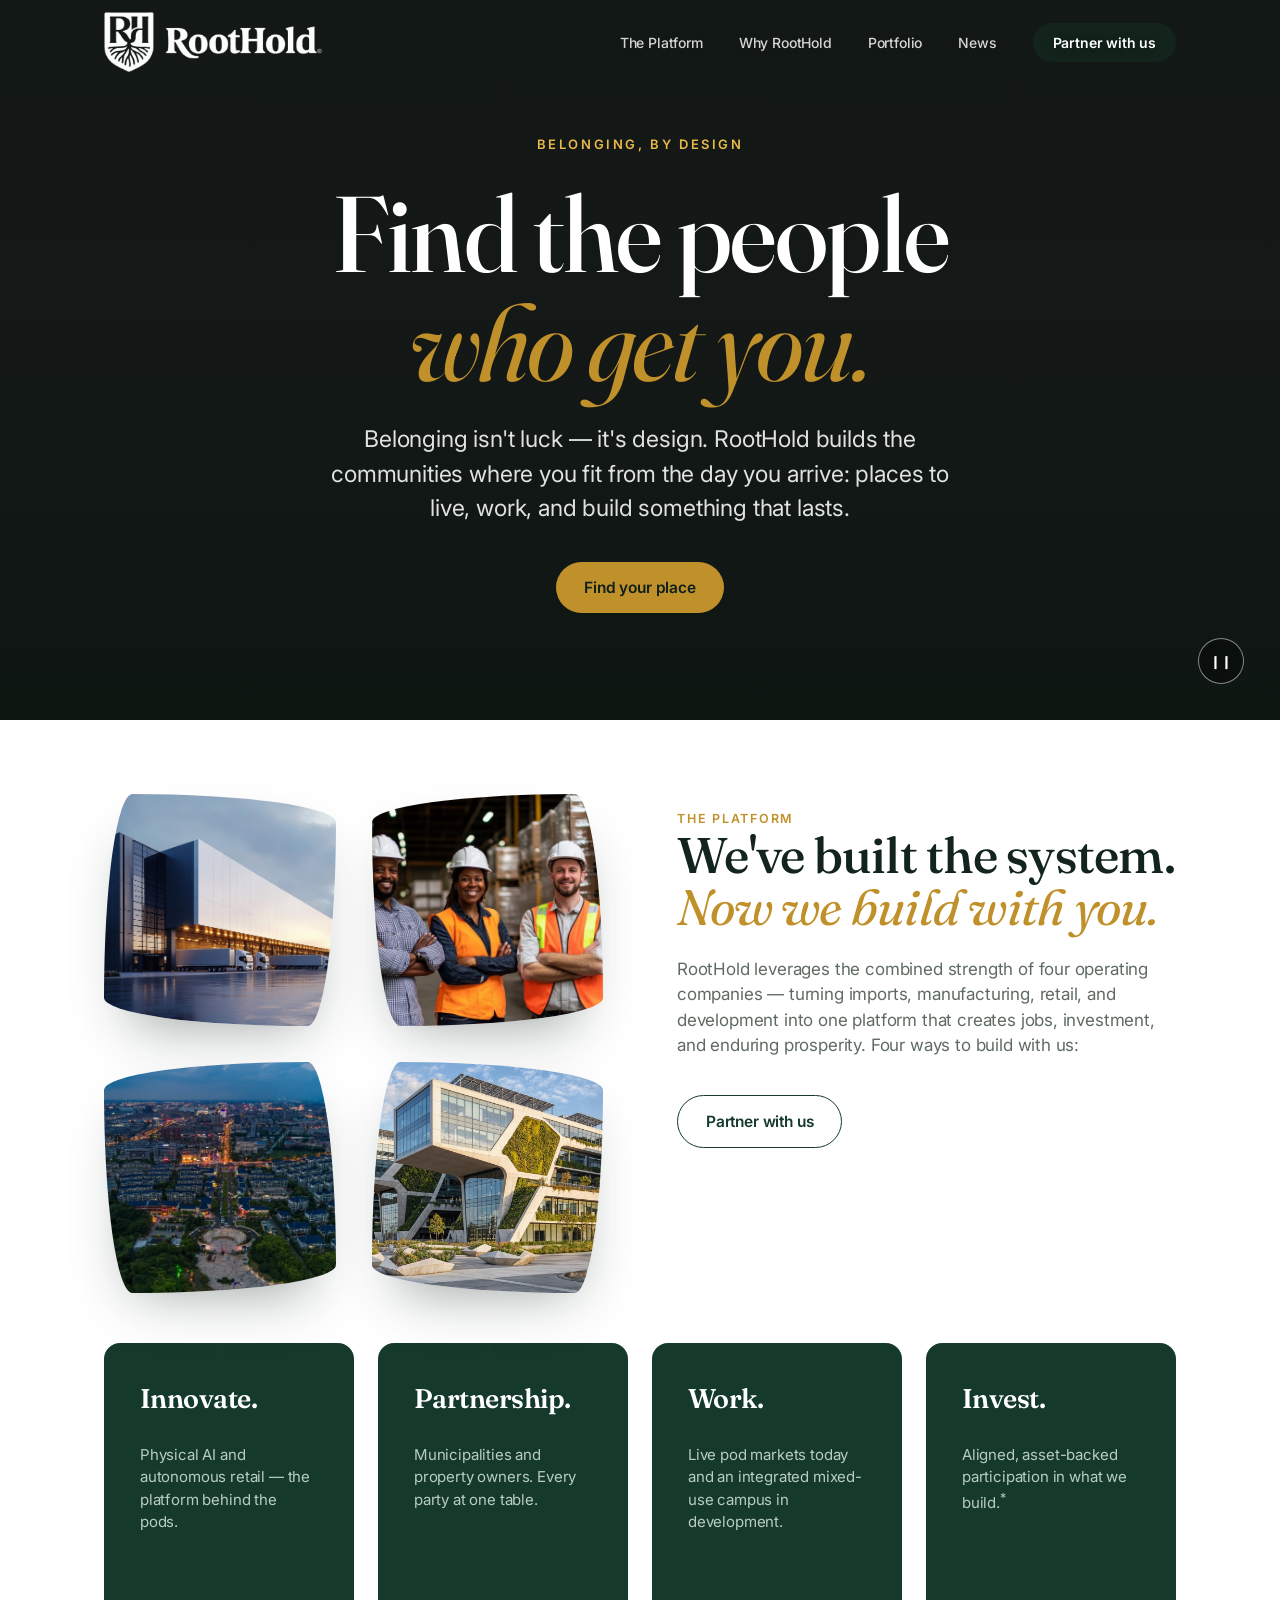
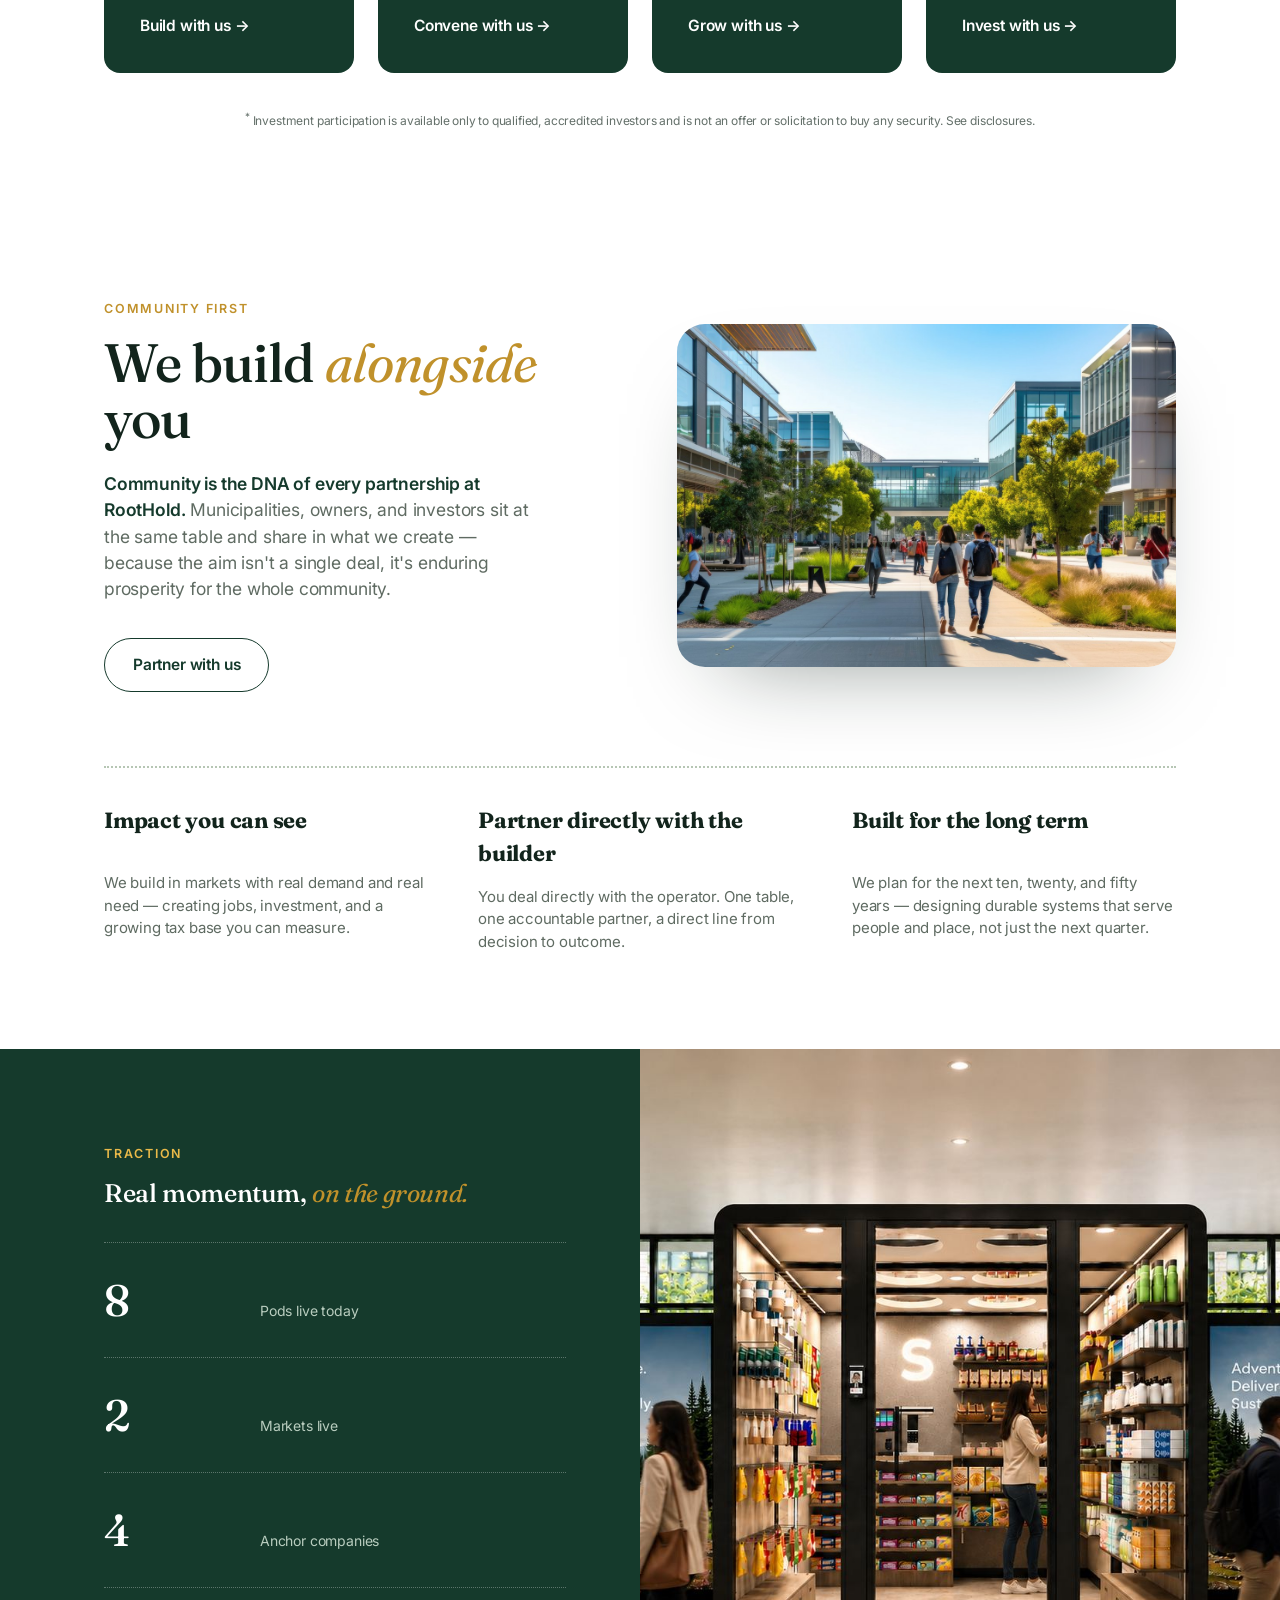
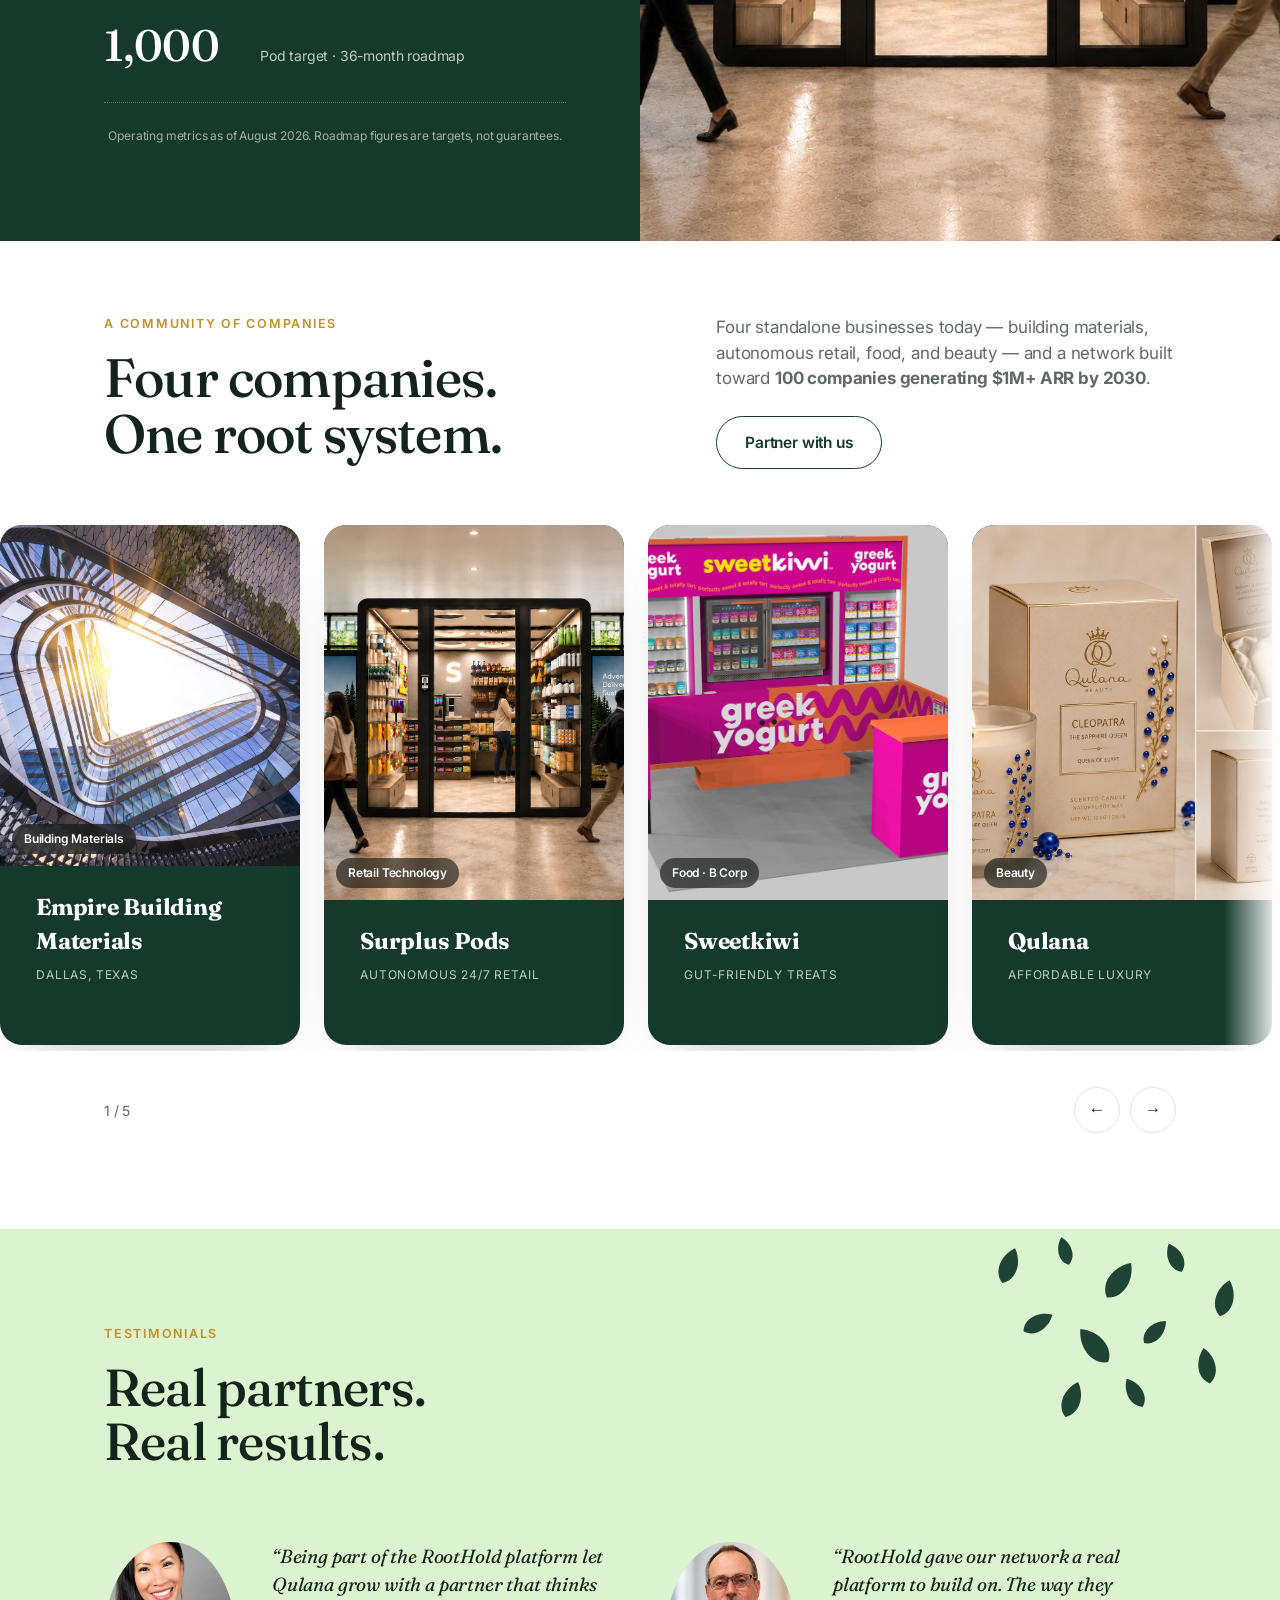
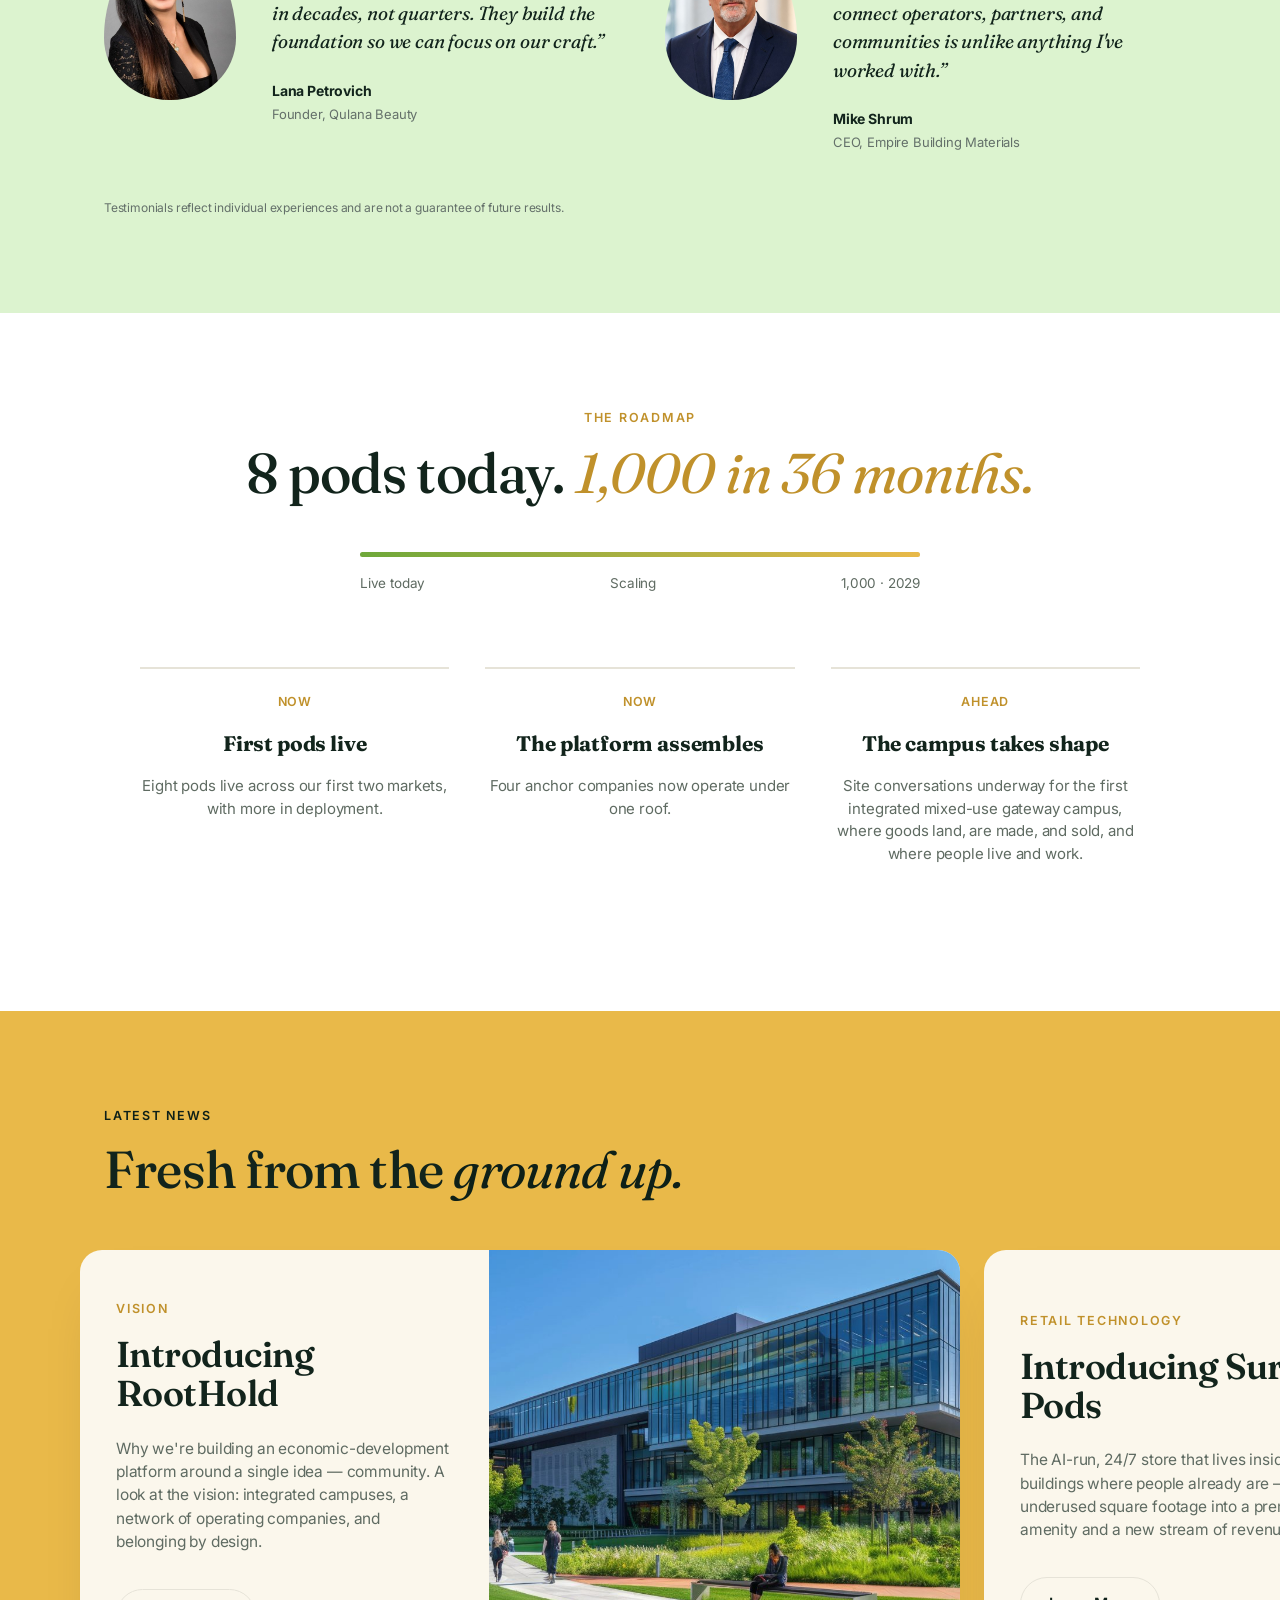
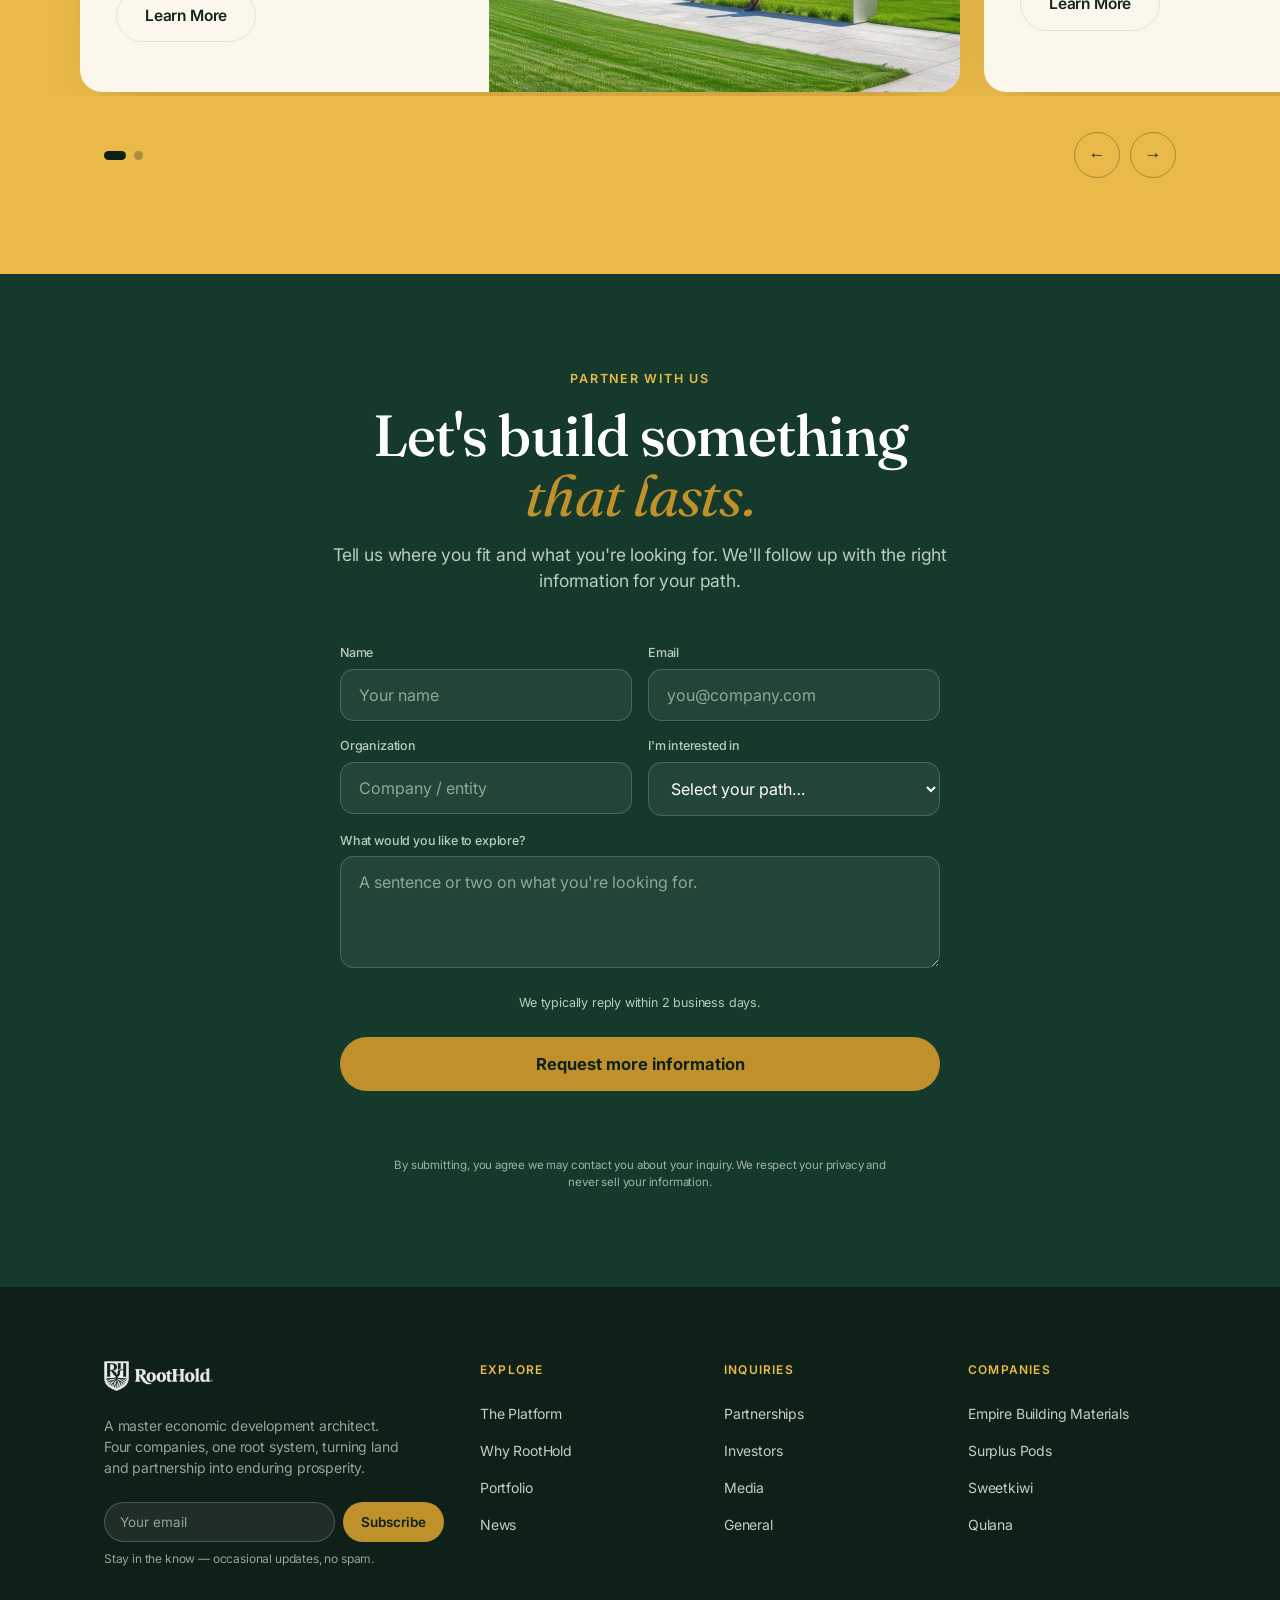
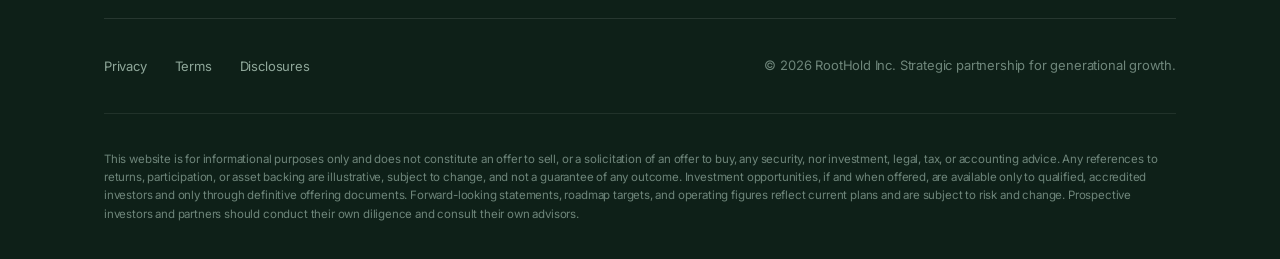
==== commit 2992f3ad: "Add files via upload" ====
--- a/index.html
+++ b/index.html
@@ -510,7 +510,7 @@
         <a class="btn outline" href="#contact" data-persona="Partnership">Partner with us</a>
       </div>
       <div class="why-media why-single reveal">
-        <img src="whyhero.jpg" alt="A bright, modern interior" loading="lazy">
+        <img src="whyhero.jpg" alt="A vibrant campus community" loading="lazy">
       </div>
     </div>
     <hr class="why-div reveal">
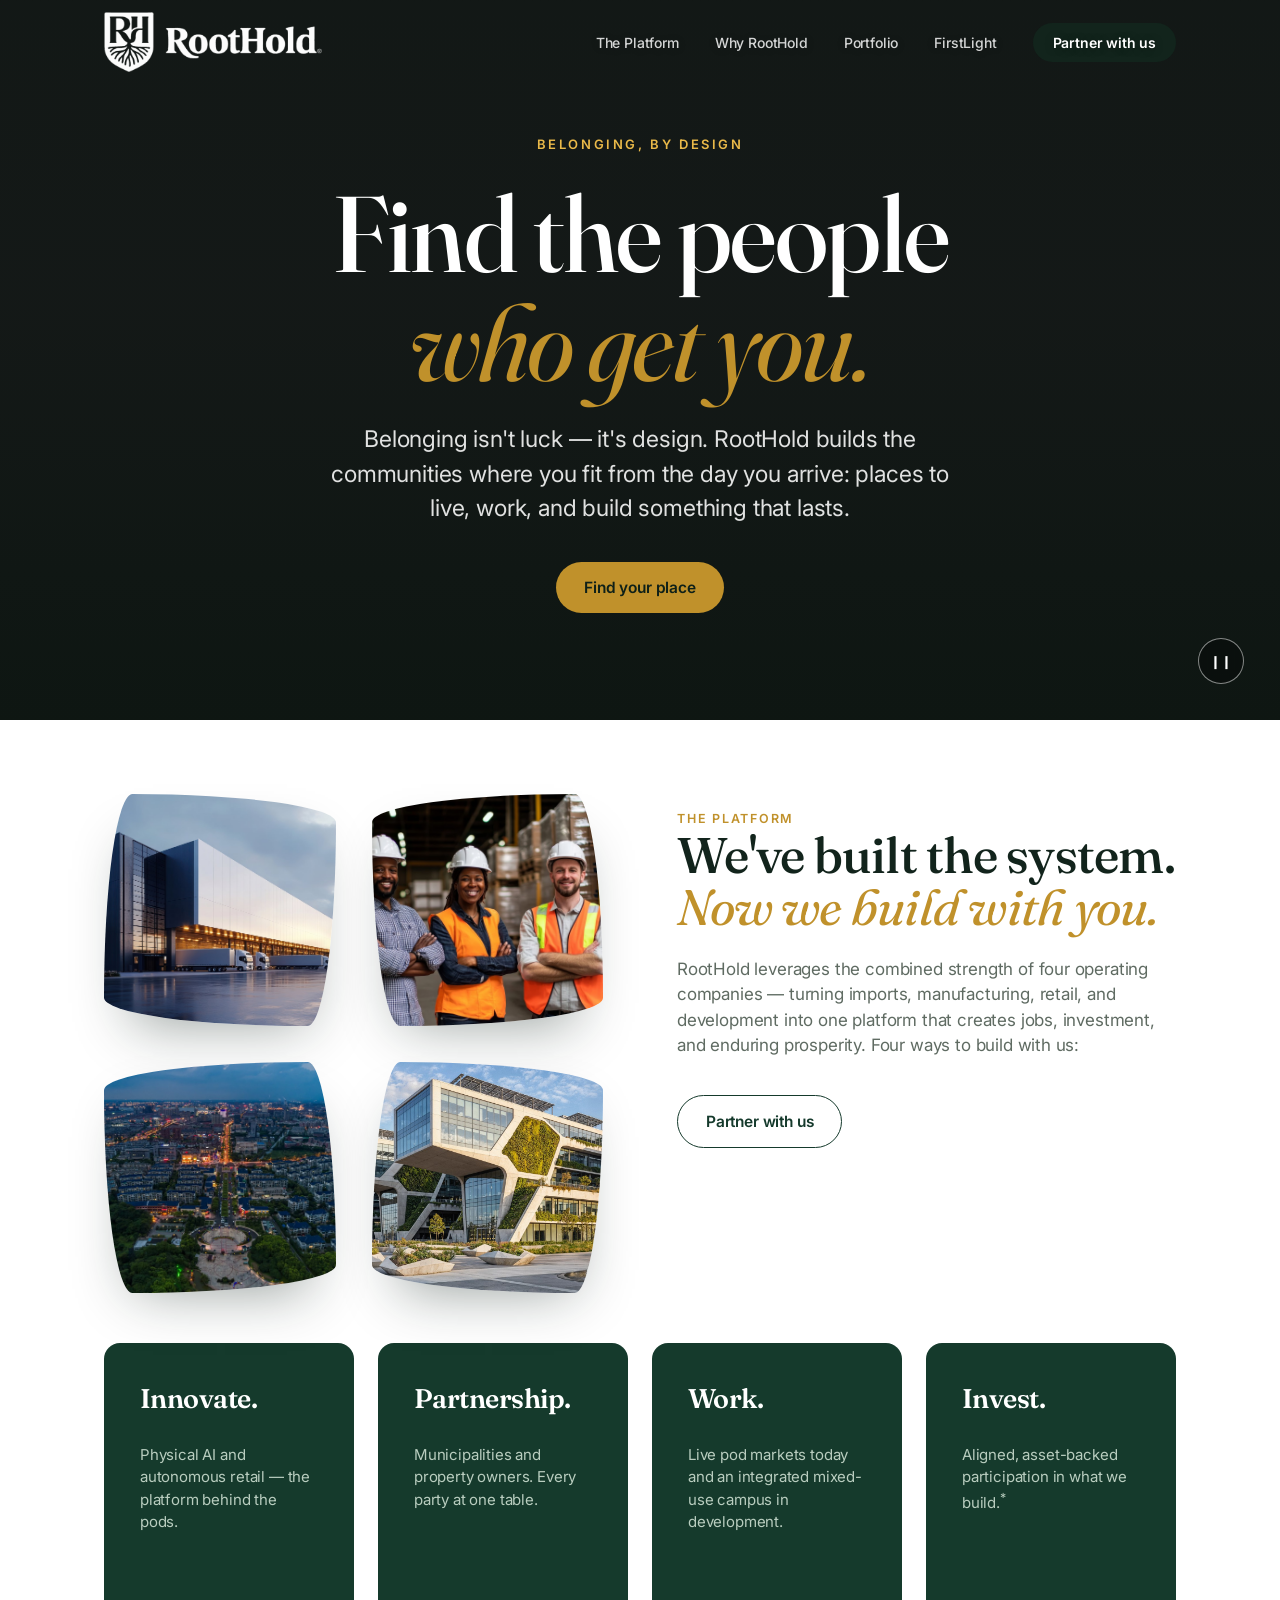
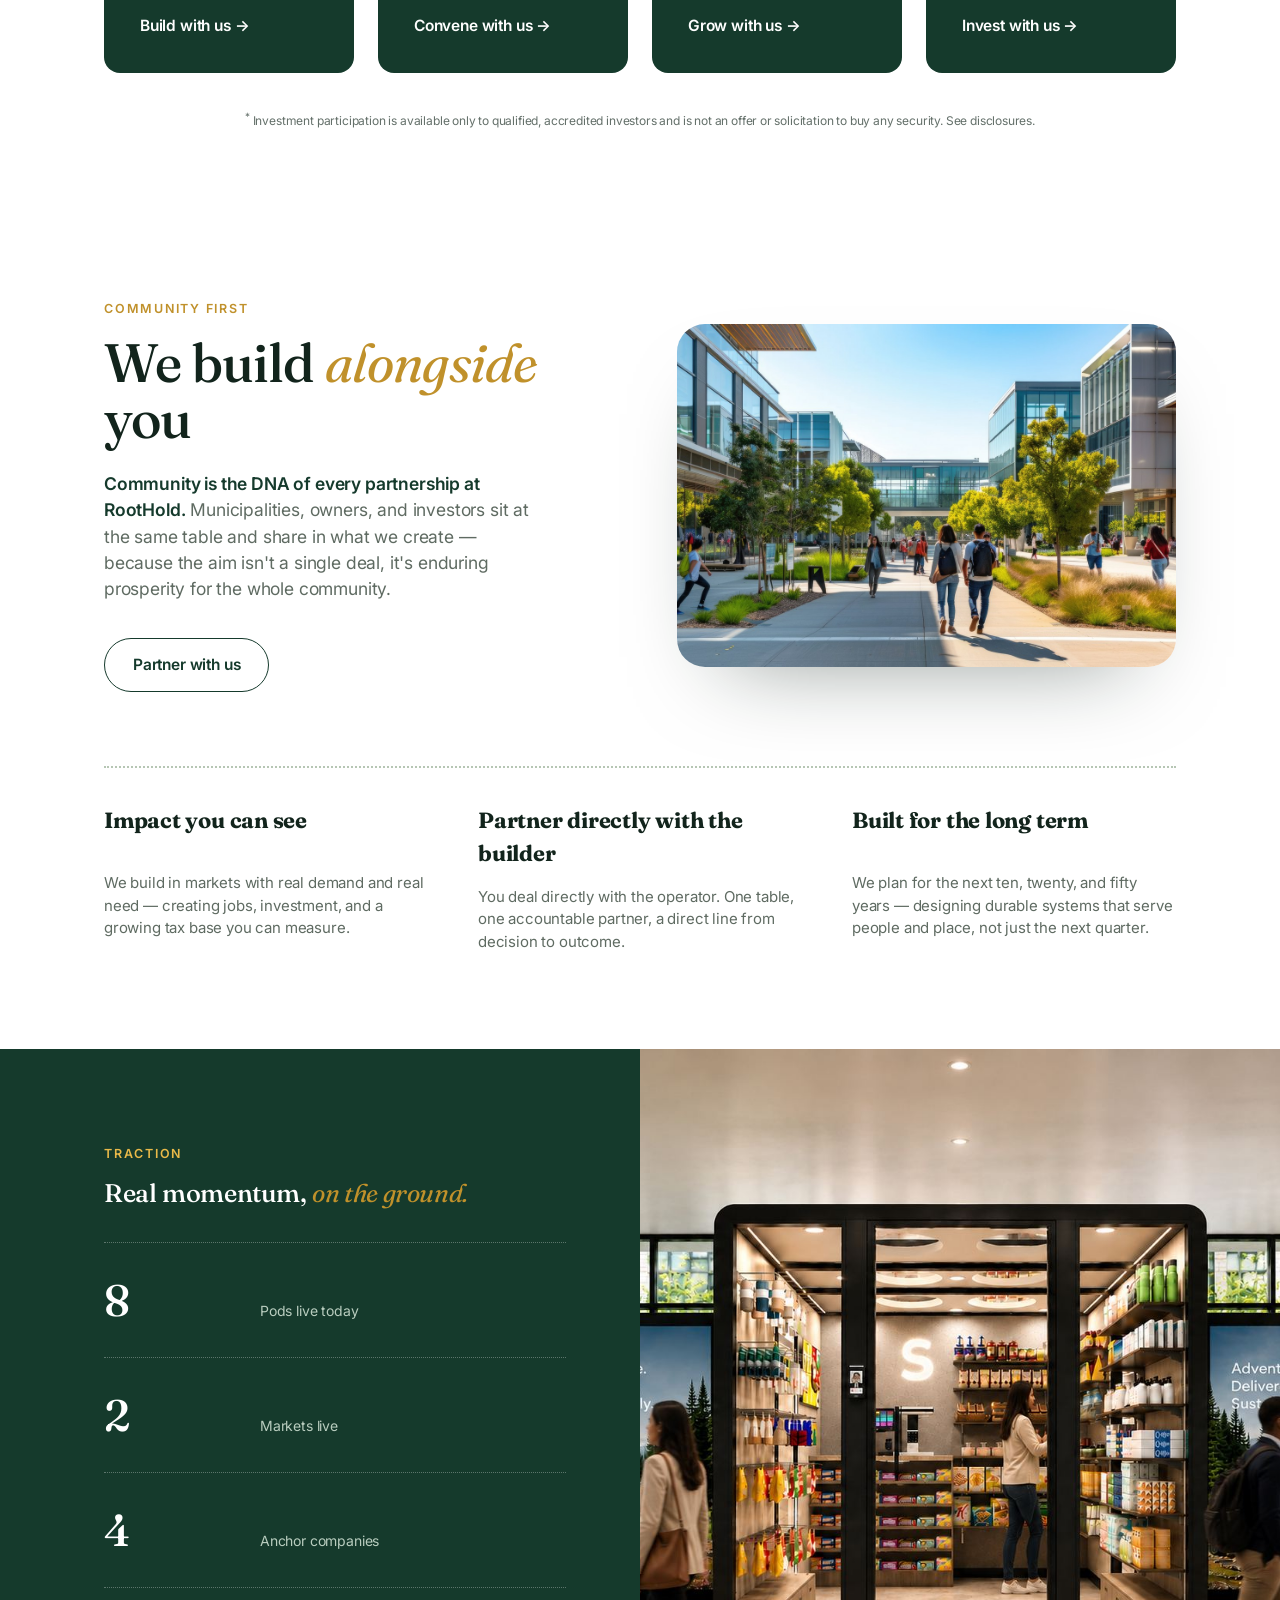
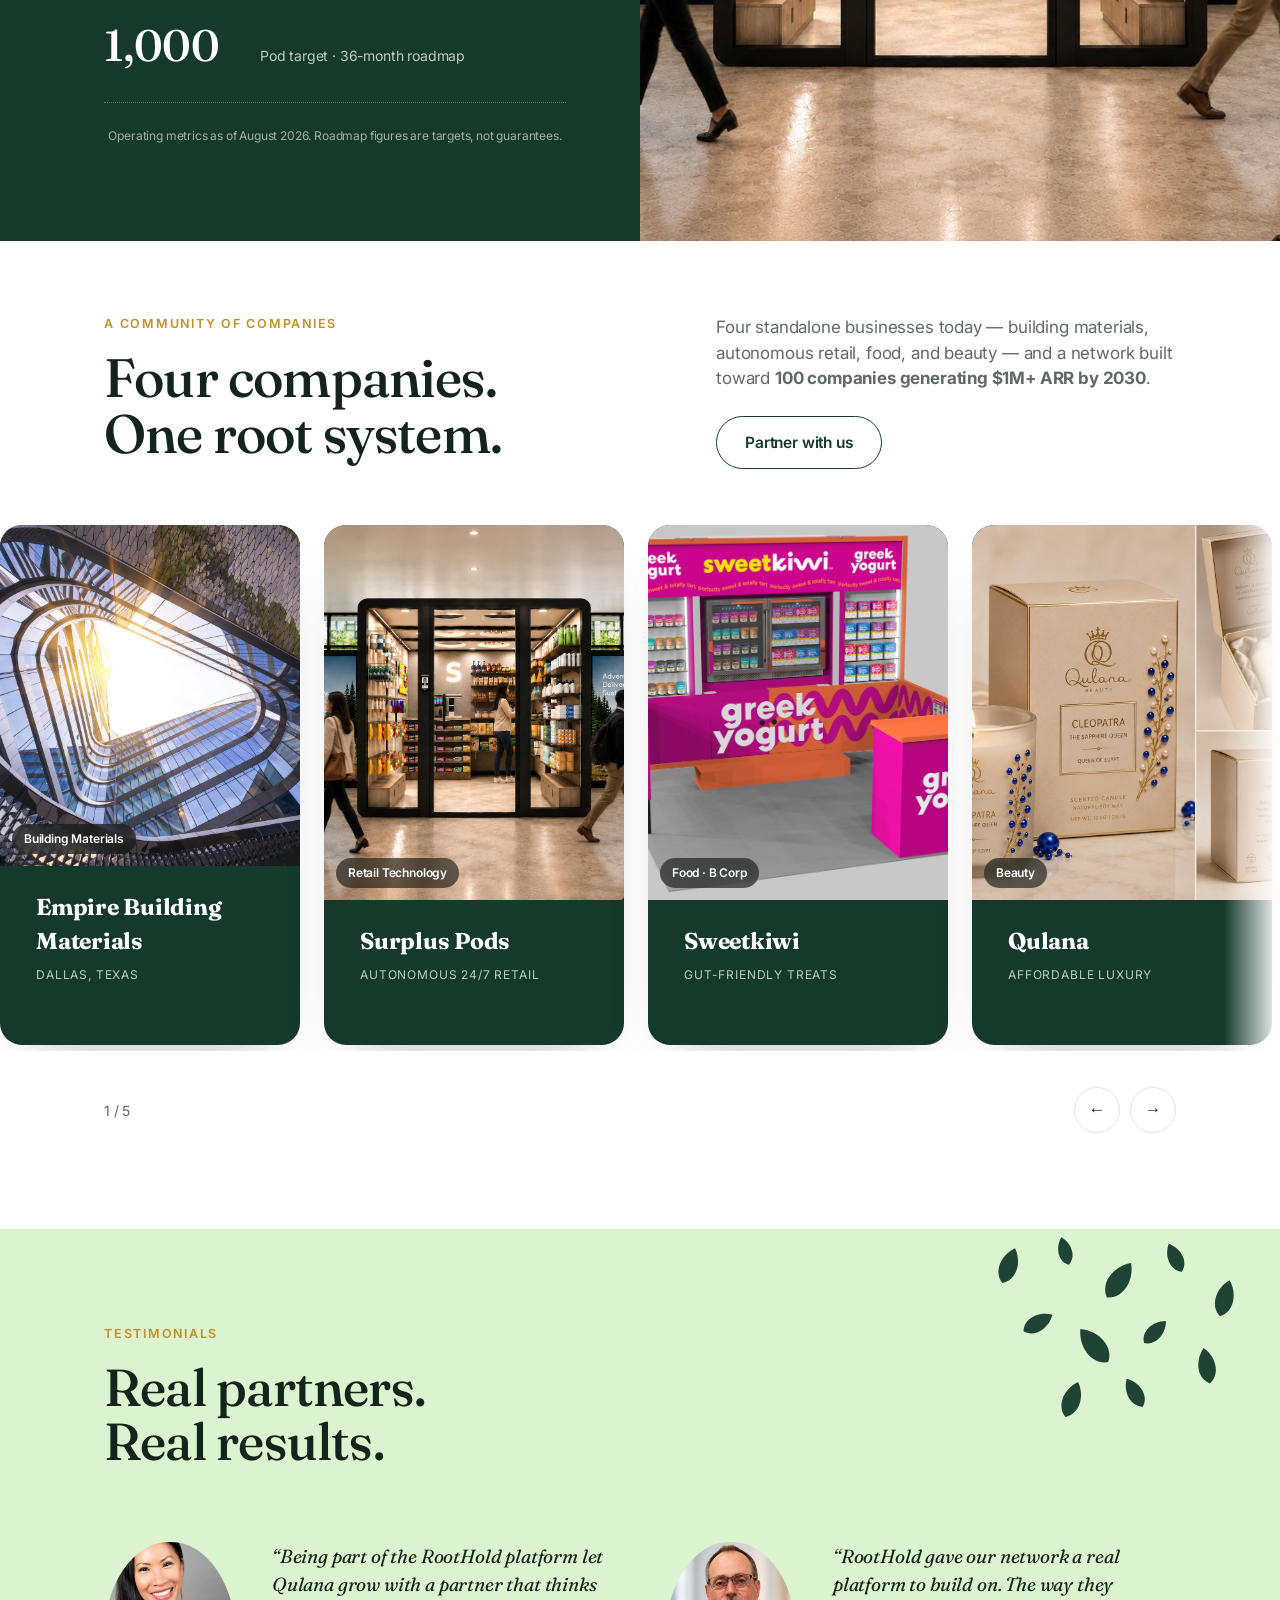
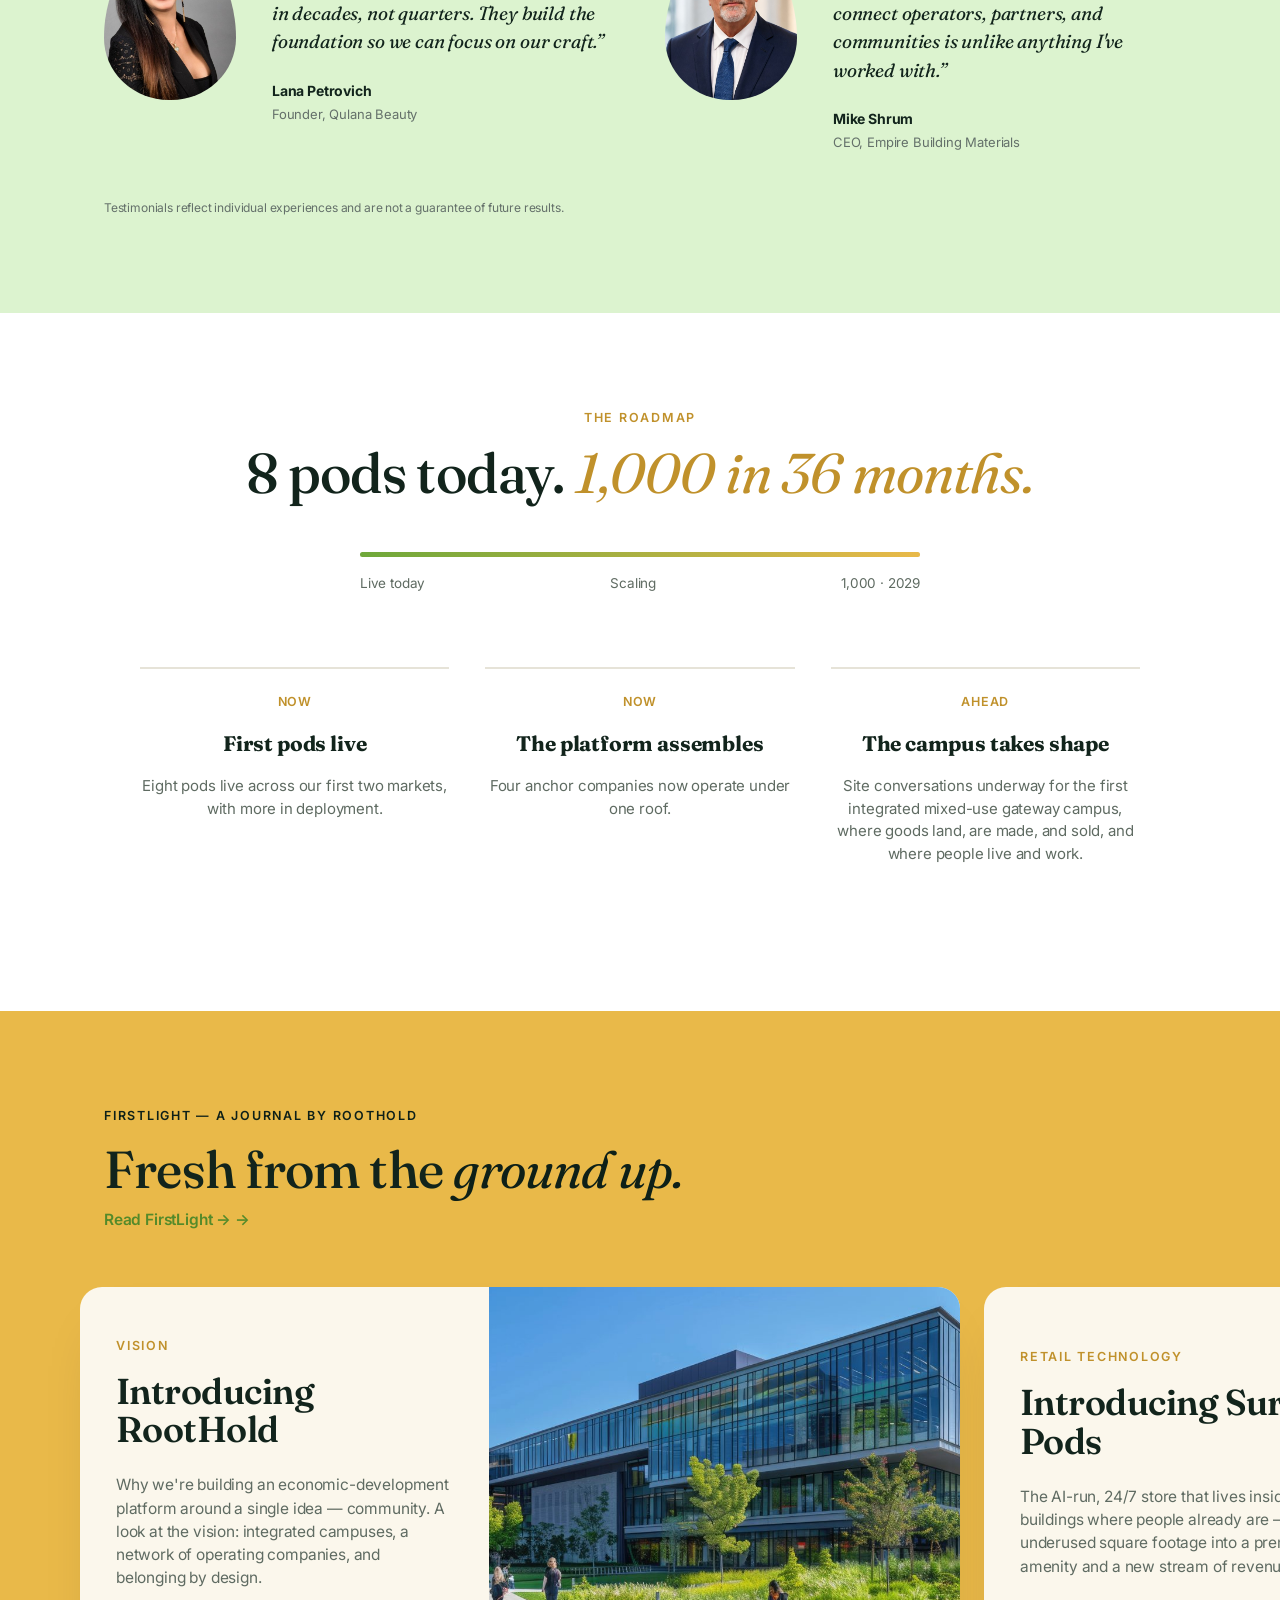
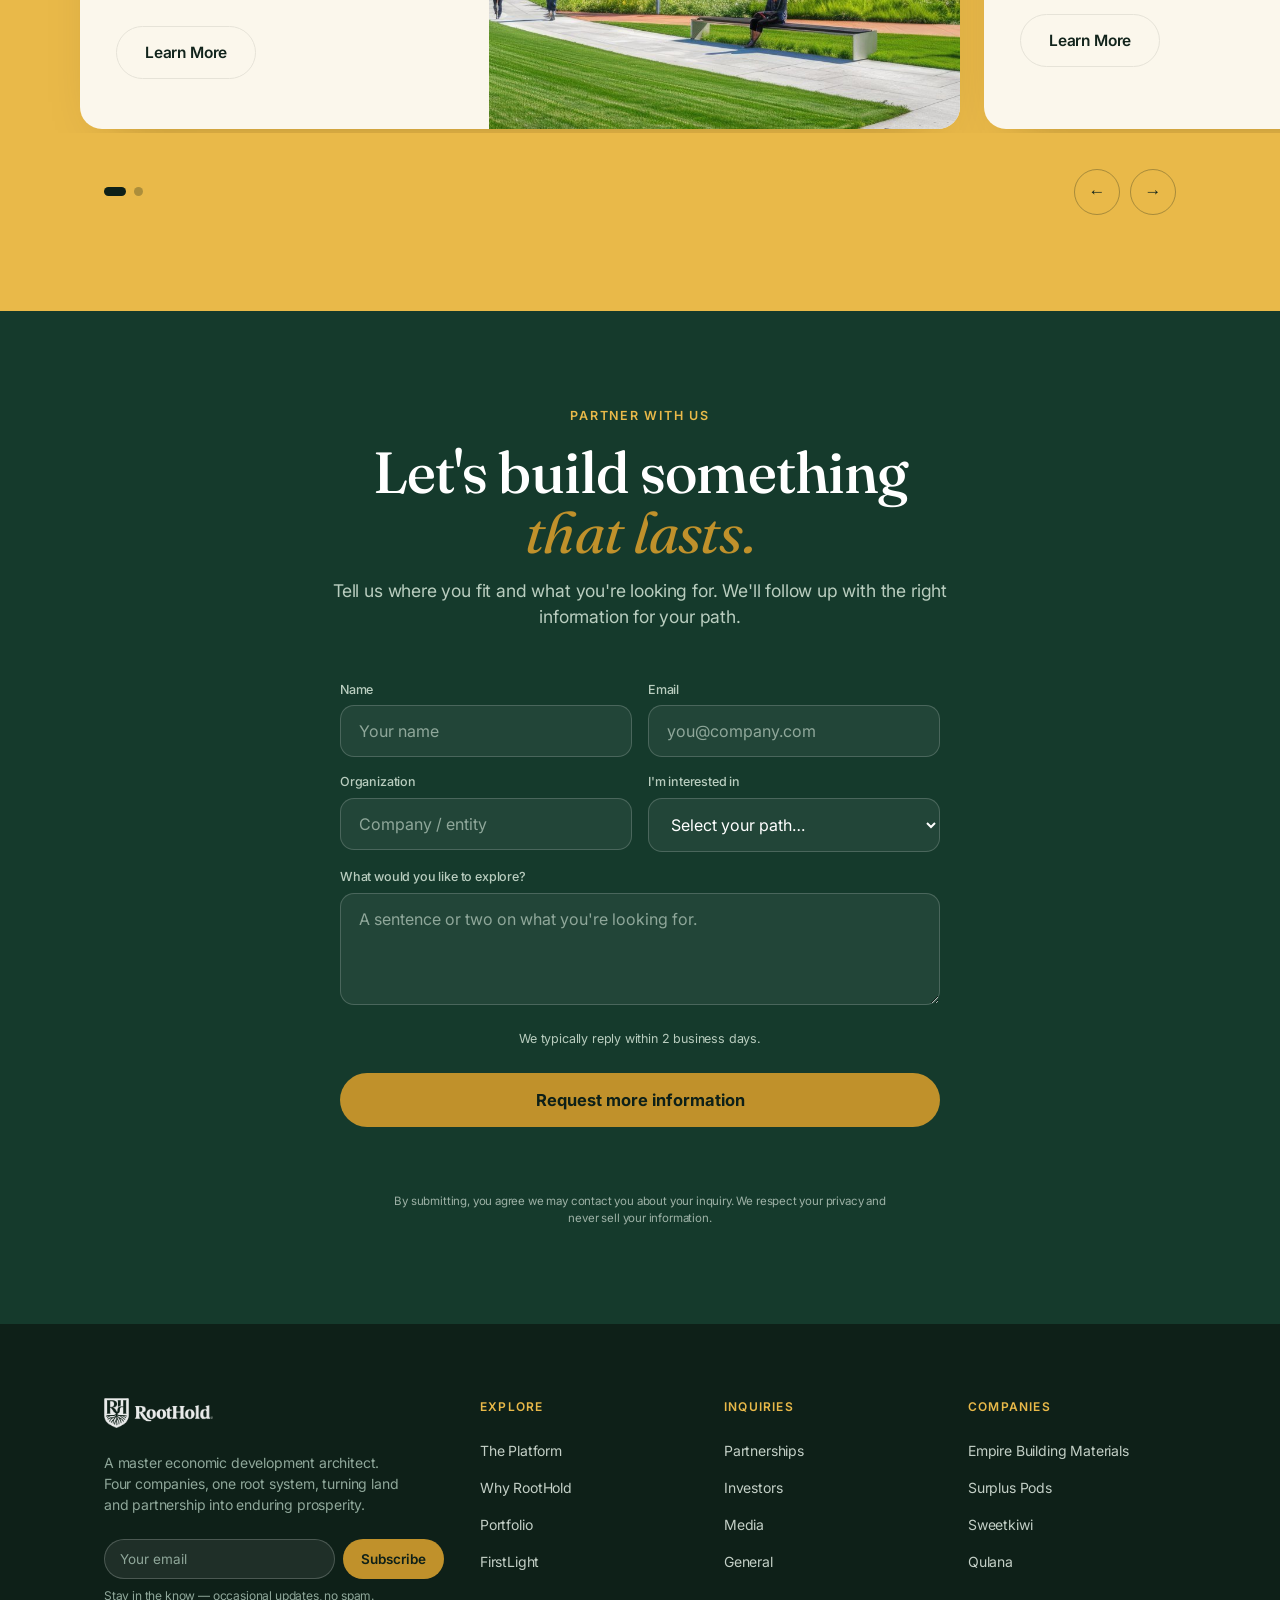
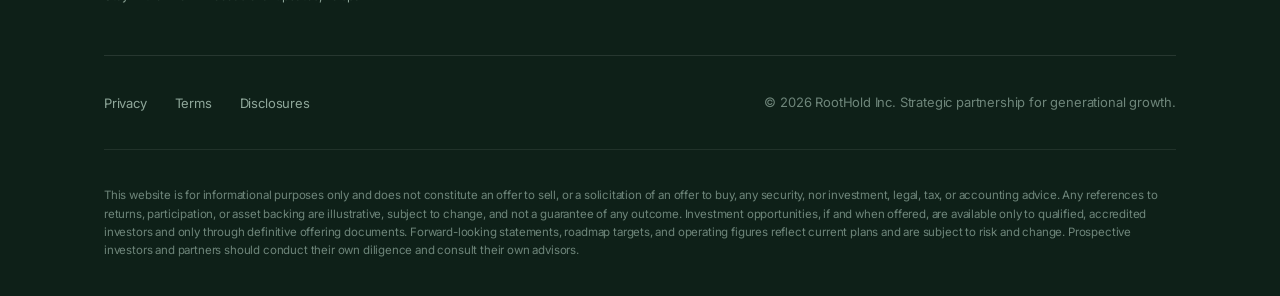
==== commit 85091a76: "Add files via upload" ====
--- a/index.html
+++ b/index.html
@@ -435,7 +435,7 @@
       <a href="#streams">The Platform</a>
       <a href="#why">Why RootHold</a>
       <a href="#portfolio">Portfolio</a>
-      <a href="#insights">News</a>
+      <a href="firstlight.html">FirstLight</a>
       <a class="pill" href="#contact">Partner with us</a>
     </div>
   </div>
@@ -634,8 +634,9 @@
 <section class="news" id="insights">
   <div class="wrap">
     <div class="news-head reveal">
-      <div class="eyebrow">Latest News</div>
+      <div class="eyebrow gold">FirstLight — A Journal by RootHold</div>
       <h2 class="serif">Fresh from the <em>ground up.</em></h2>
+      <a class="linkarrow" href="firstlight.html" style="margin-top:12px;display:inline-block">Read FirstLight &#8594;</a>
     </div>
   </div>
   <div class="news-rail-wrap">
@@ -754,7 +755,7 @@
         <a href="#streams">The Platform</a>
         <a href="#why">Why RootHold</a>
         <a href="#portfolio">Portfolio</a>
-        <a href="#insights">News</a>
+        <a href="firstlight.html">FirstLight</a>
       </div>
       <div class="foot-col">
         <h4>Inquiries</h4>
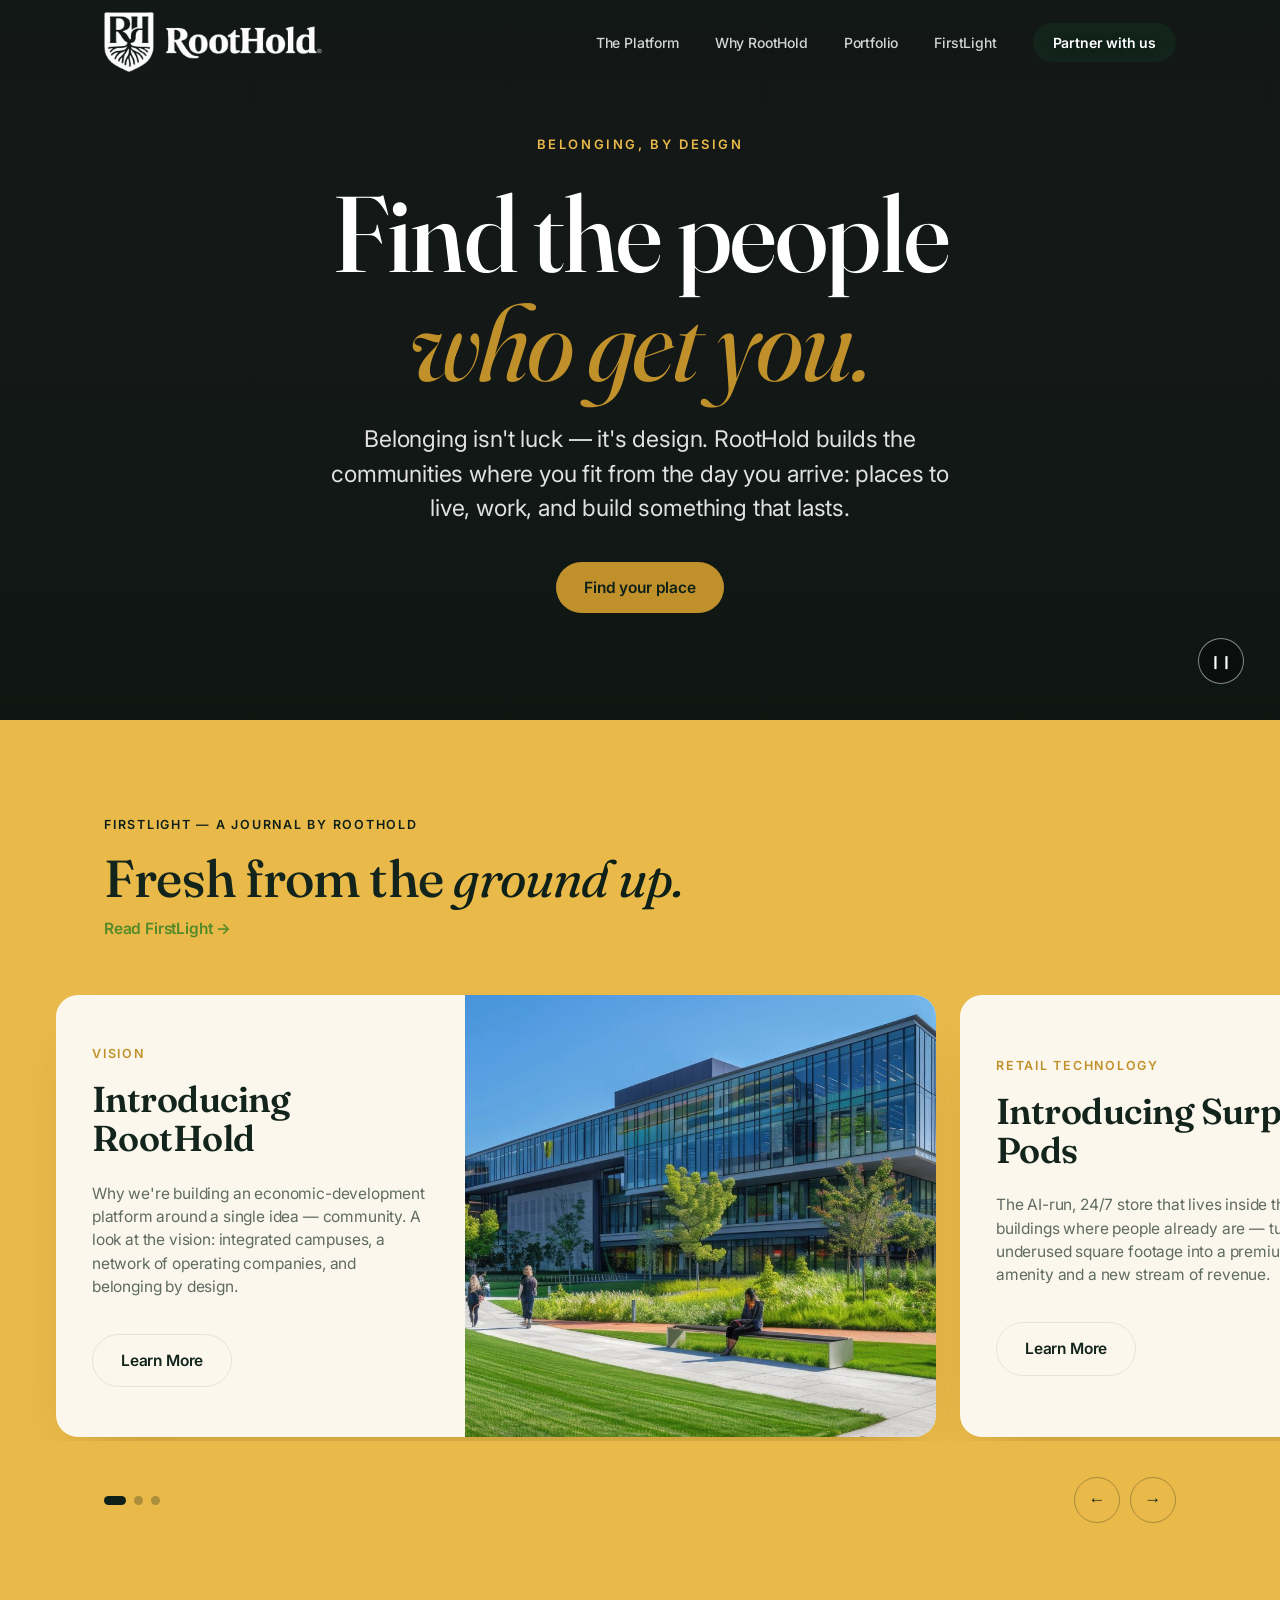
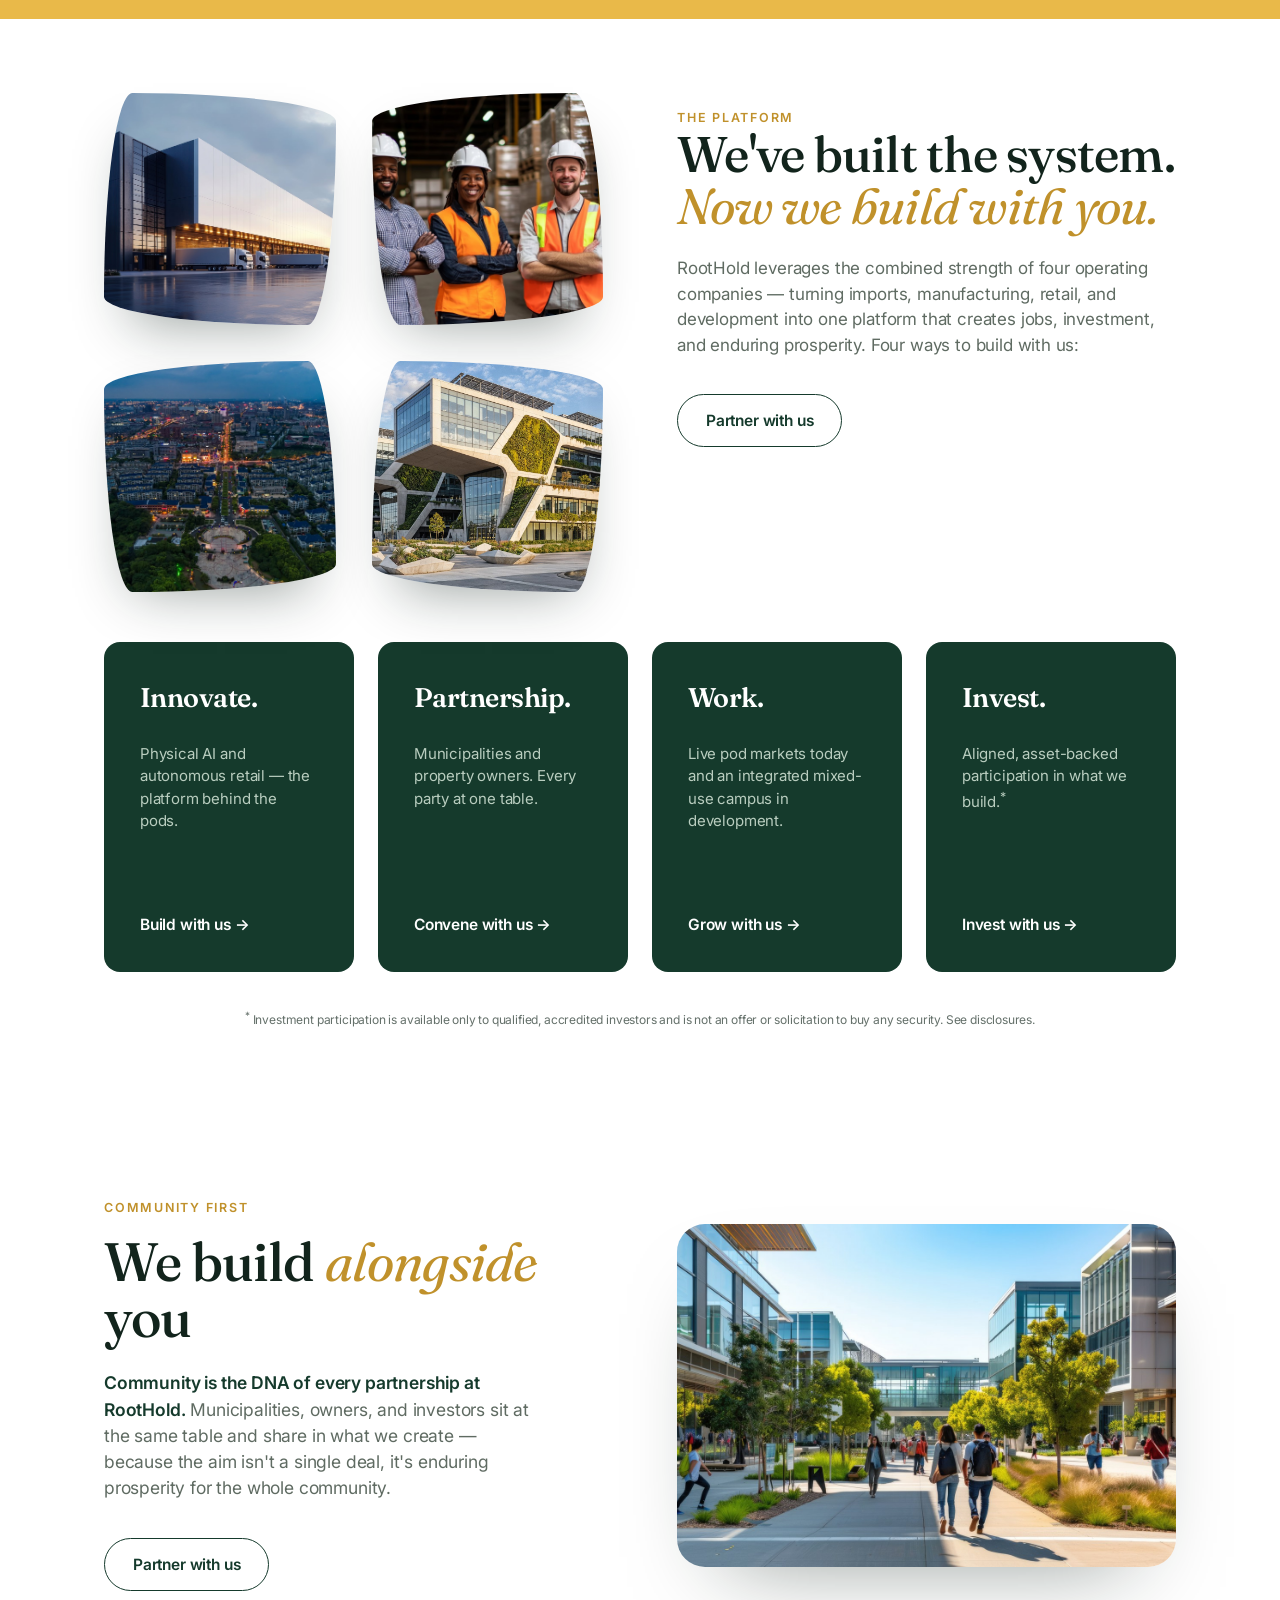
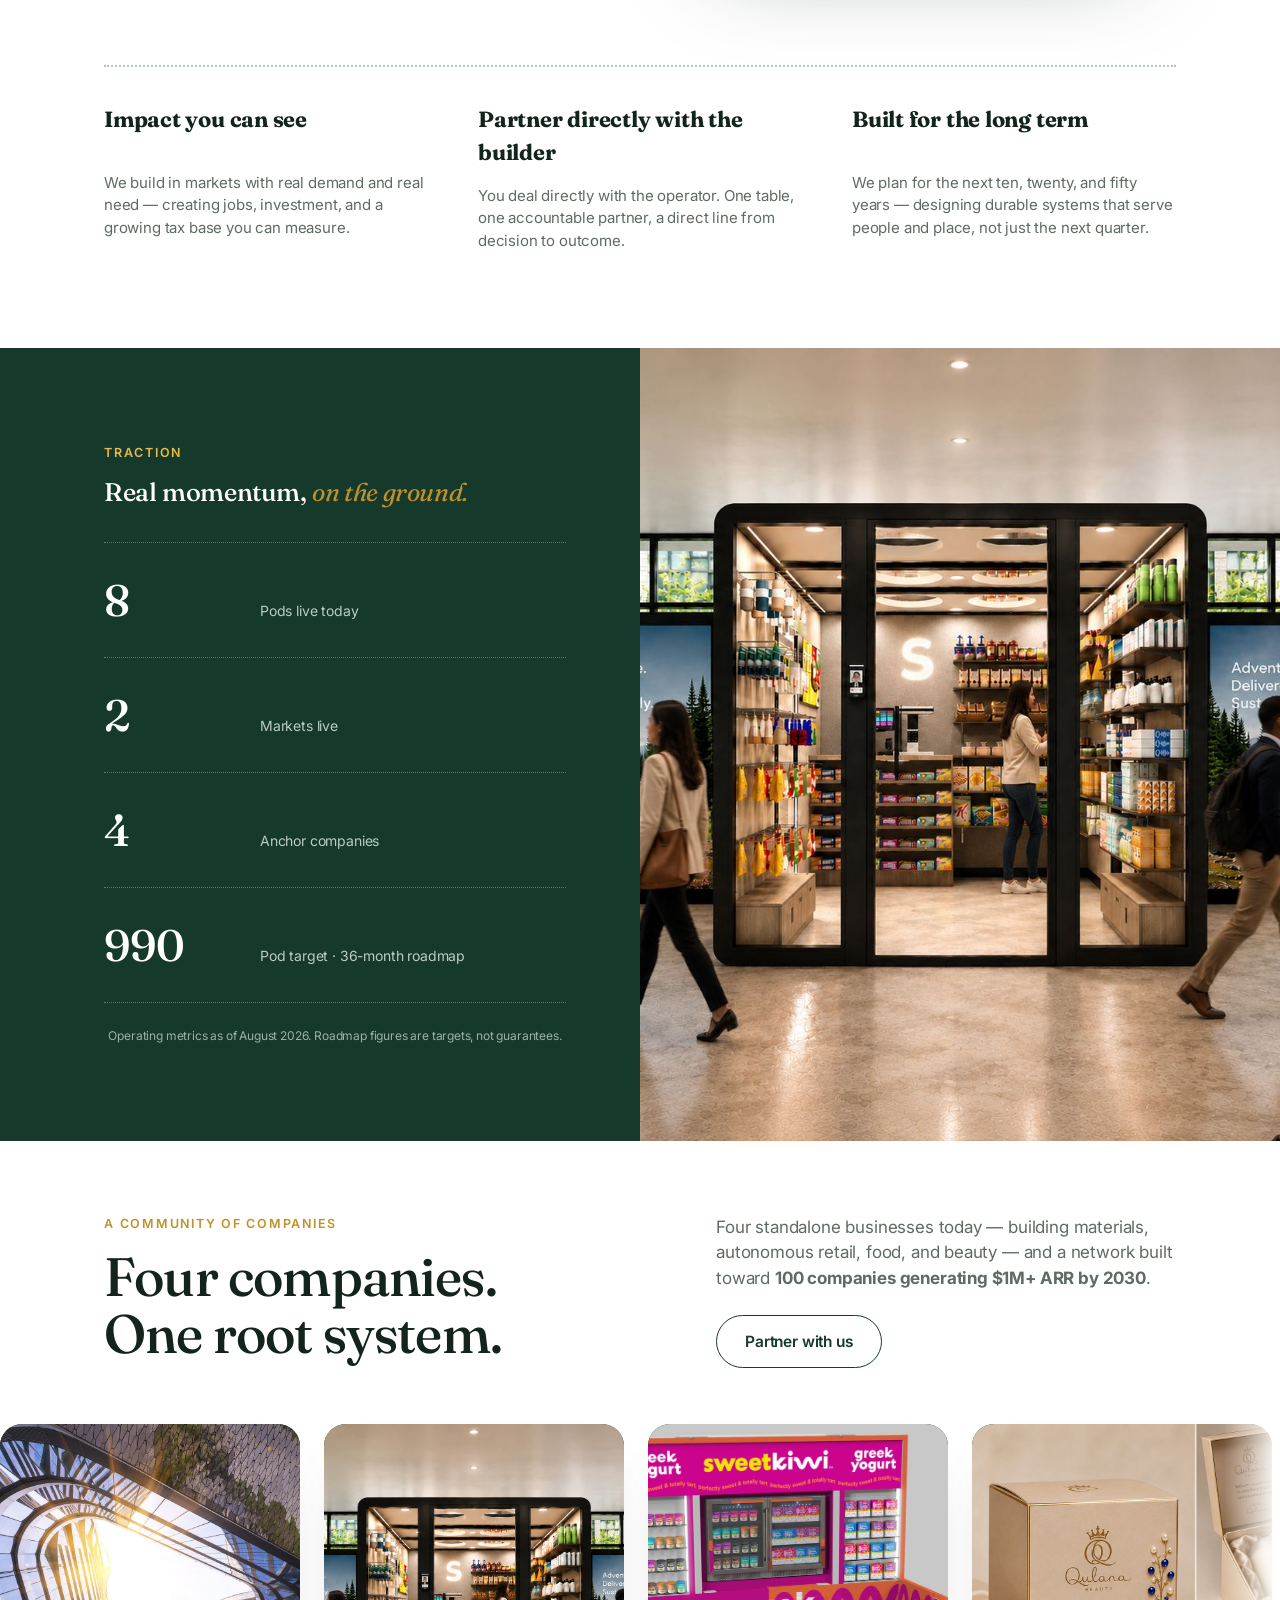
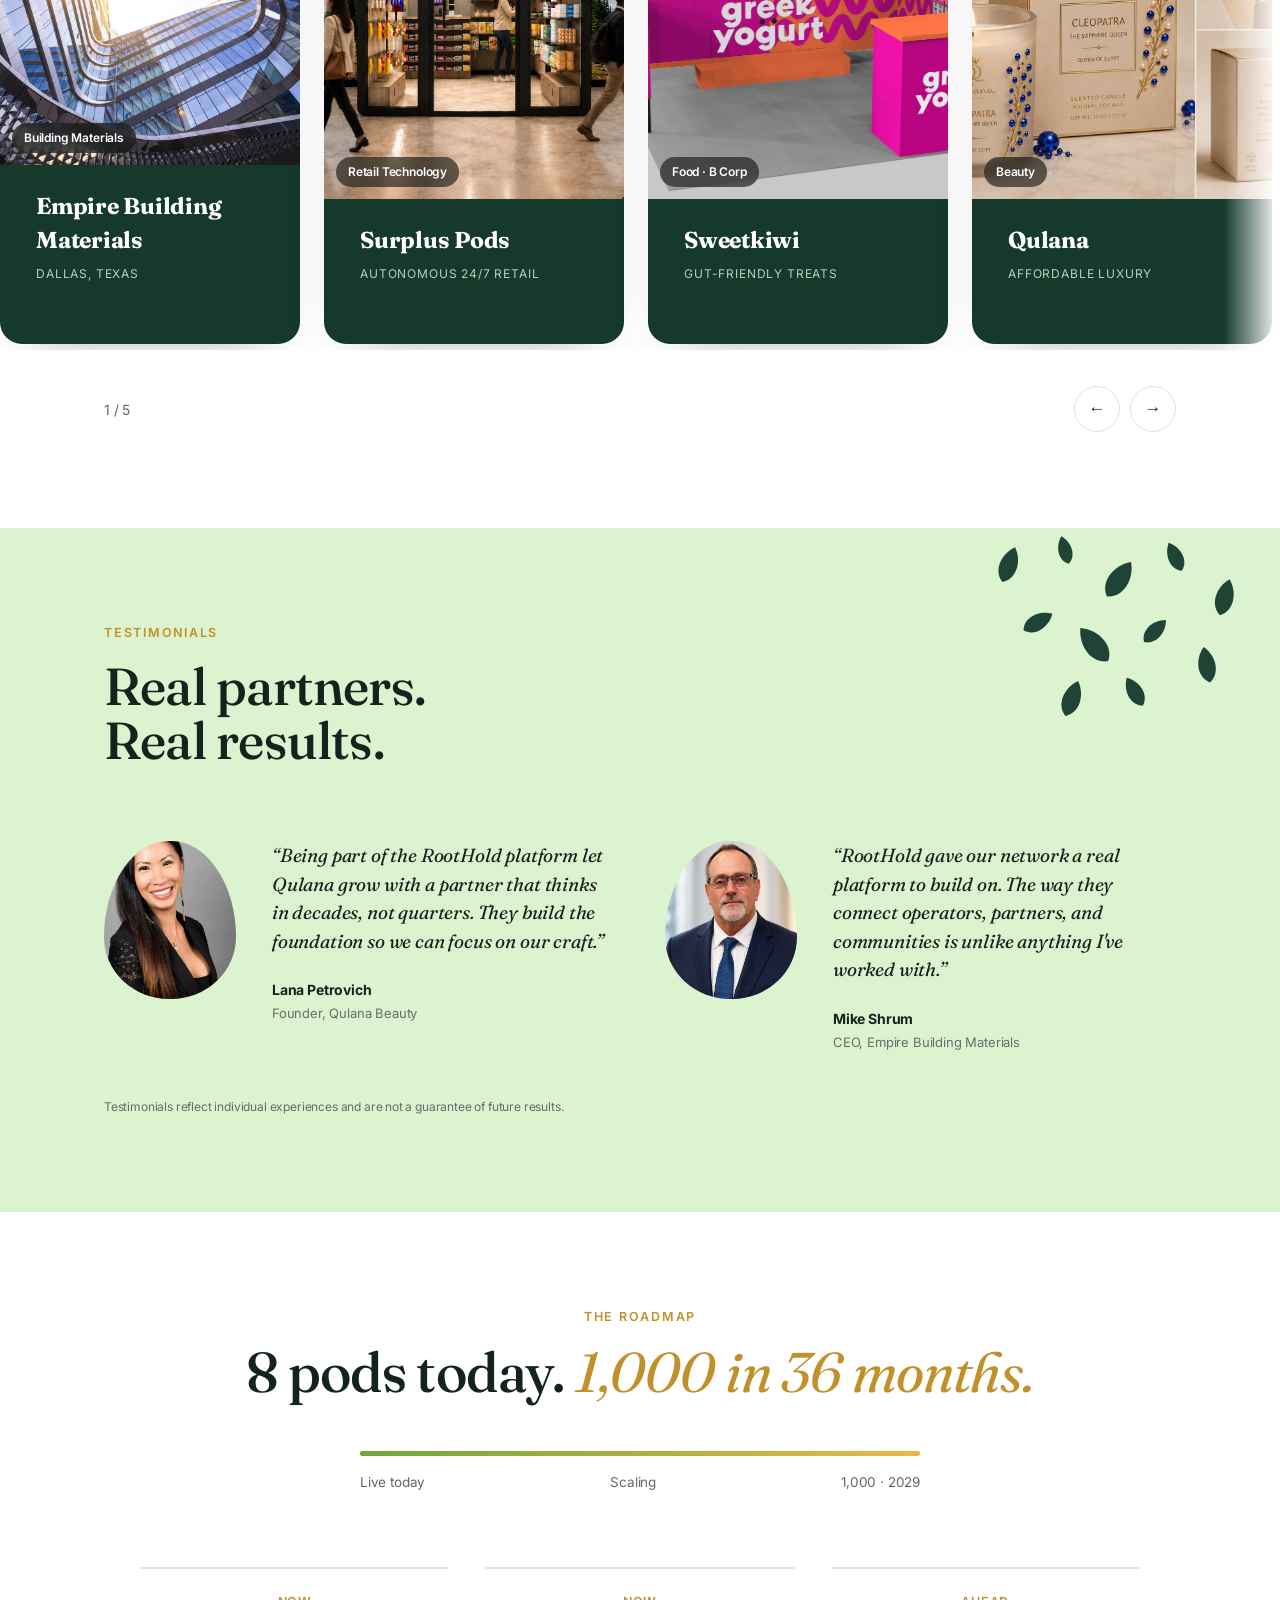
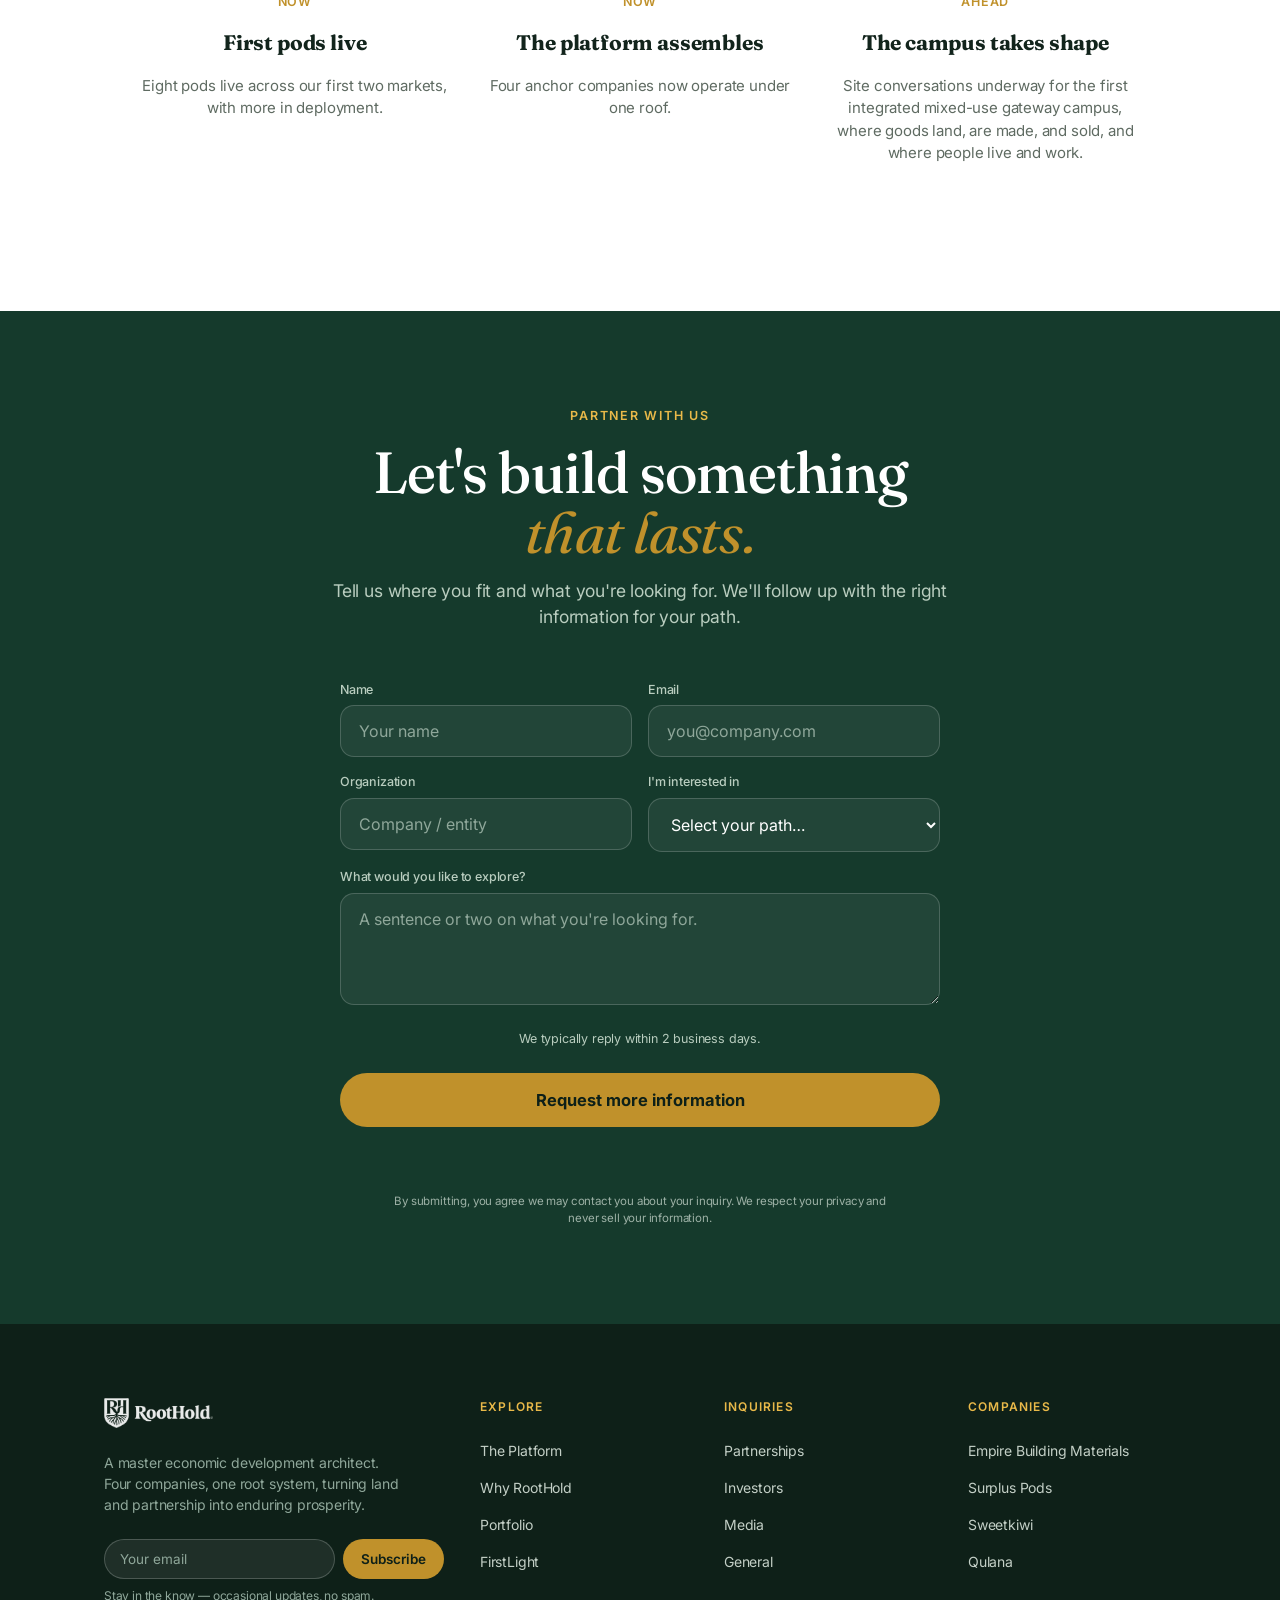
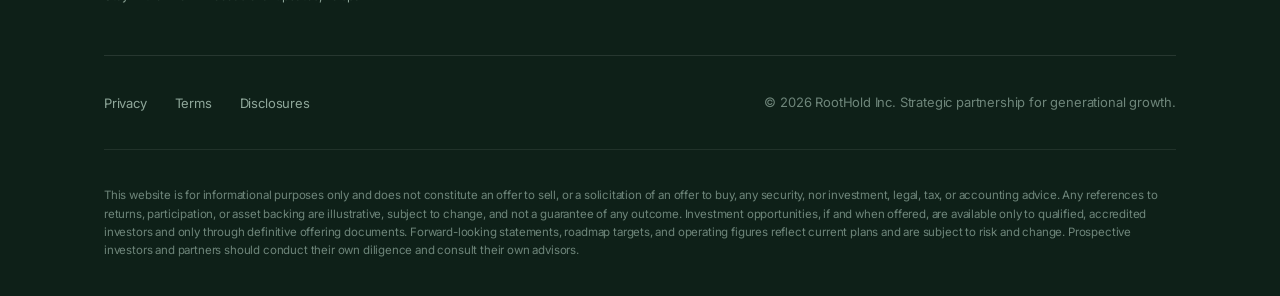
==== commit 4e3164ec: "Add files via upload" ====
--- a/index.html
+++ b/index.html
@@ -458,6 +458,51 @@
   <button class="vidctrl" id="vidctrl" aria-label="Pause background video">&#10073;&#10073;</button>
 </header>
 
+<section class="news" id="insights" data-fl-news>
+  <div class="wrap">
+    <div class="news-head reveal">
+      <div class="eyebrow gold">FirstLight — A Journal by RootHold</div>
+      <h2 class="serif">Fresh from the <em>ground up.</em></h2>
+      <a class="linkarrow" href="firstlight.html" style="margin-top:12px;display:inline-block">Read FirstLight</a>
+    </div>
+  </div>
+  <div class="news-rail-wrap">
+    <div class="news-rail" id="newsRail">
+      <article class="ncard reveal">
+        <div class="ncard-body">
+          <div class="eyebrow">Vision</div>
+          <h3 class="serif">Introducing RootHold</h3>
+          <p>Why we're building an economic-development platform around a single idea — community. A look at the vision: integrated campuses, a network of operating companies, and belonging by design.</p>
+          <a class="btn ghost" href="roothold-intro.html">Learn More</a>
+        </div>
+        <div class="ncard-img" style="background-image:url('roothold-campus.jpg')" role="img" aria-label="The RootHold campus"></div>
+      </article>
+      <article class="ncard reveal">
+        <div class="ncard-body">
+          <div class="eyebrow">Retail Technology</div>
+          <h3 class="serif">Introducing Surplus Pods</h3>
+          <p>The AI-run, 24/7 store that lives inside the buildings where people already are — turning underused square footage into a premium amenity and a new stream of revenue.</p>
+          <a class="btn ghost" href="surplus-pods.html">Learn More</a>
+        </div>
+        <div class="ncard-img" style="background-image:url('lobbypod.jpg')" role="img" aria-label="A Surplus Pod in a busy lobby"></div>
+      </article>
+      <article class="ncard reveal">
+        <div class="ncard-body">
+          <div class="eyebrow">Cities</div>
+          <h3 class="serif">Why cities compete to be chosen</h3>
+          <p>Inside the new economics of place — how a selective national program flips the leverage in every incentive conversation, and what forward cities are doing about it.</p>
+          <a class="btn ghost" href="cities.html">Learn More</a>
+        </div>
+        <div class="ncard-img" style="background-image:url('partnership.jpg')" role="img" aria-label="Cities and partners at the table"></div>
+      </article>
+    </div>
+  </div>
+  <div class="wrap news-foot">
+    <div class="news-dots" id="newsDots"></div>
+    <div class="news-nav"><button class="news-arrow" id="newsPrev" aria-label="Previous">&#8592;</button><button class="news-arrow" id="newsNext" aria-label="Next">&#8594;</button></div>
+  </div>
+</section>
+
 <section class="tiles" id="streams">
   <div class="wrap">
     <div class="exp-intro">
@@ -628,42 +673,6 @@
       <div class="gw-item reveal"><div class="d">Now</div><h3>The platform assembles</h3><p>Four anchor companies now operate under one roof.</p></div>
       <div class="gw-item reveal"><div class="d">Ahead</div><h3>The campus takes shape</h3><p>Site conversations underway for the first integrated mixed-use gateway campus, where goods land, are made, and sold, and where people live and work.</p></div>
     </div>
-  </div>
-</section>
-
-<section class="news" id="insights">
-  <div class="wrap">
-    <div class="news-head reveal">
-      <div class="eyebrow gold">FirstLight — A Journal by RootHold</div>
-      <h2 class="serif">Fresh from the <em>ground up.</em></h2>
-      <a class="linkarrow" href="firstlight.html" style="margin-top:12px;display:inline-block">Read FirstLight &#8594;</a>
-    </div>
-  </div>
-  <div class="news-rail-wrap">
-    <div class="news-rail" id="newsRail">
-      <article class="ncard reveal">
-        <div class="ncard-body">
-          <div class="eyebrow">Vision</div>
-          <h3 class="serif">Introducing RootHold</h3>
-          <p>Why we're building an economic-development platform around a single idea — community. A look at the vision: integrated campuses, a network of operating companies, and belonging by design.</p>
-          <a class="btn ghost" href="roothold-intro.html">Learn More</a>
-        </div>
-        <div class="ncard-img" style="background-image:url('roothold-campus.jpg')" role="img" aria-label="The RootHold campus"></div>
-      </article>
-      <article class="ncard reveal">
-        <div class="ncard-body">
-          <div class="eyebrow">Retail Technology</div>
-          <h3 class="serif">Introducing Surplus Pods</h3>
-          <p>The AI-run, 24/7 store that lives inside the buildings where people already are — turning underused square footage into a premium amenity and a new stream of revenue.</p>
-          <a class="btn ghost" href="surplus-pods.html">Learn More</a>
-        </div>
-        <div class="ncard-img" style="background-image:url('lobbypod.jpg')" role="img" aria-label="A Surplus Pod in a busy lobby"></div>
-      </article>
-    </div>
-  </div>
-  <div class="wrap news-foot">
-    <div class="news-dots" id="newsDots"></div>
-    <div class="news-nav"><button class="news-arrow" id="newsPrev" aria-label="Previous">&#8592;</button><button class="news-arrow" id="newsNext" aria-label="Next">&#8594;</button></div>
   </div>
 </section>
 
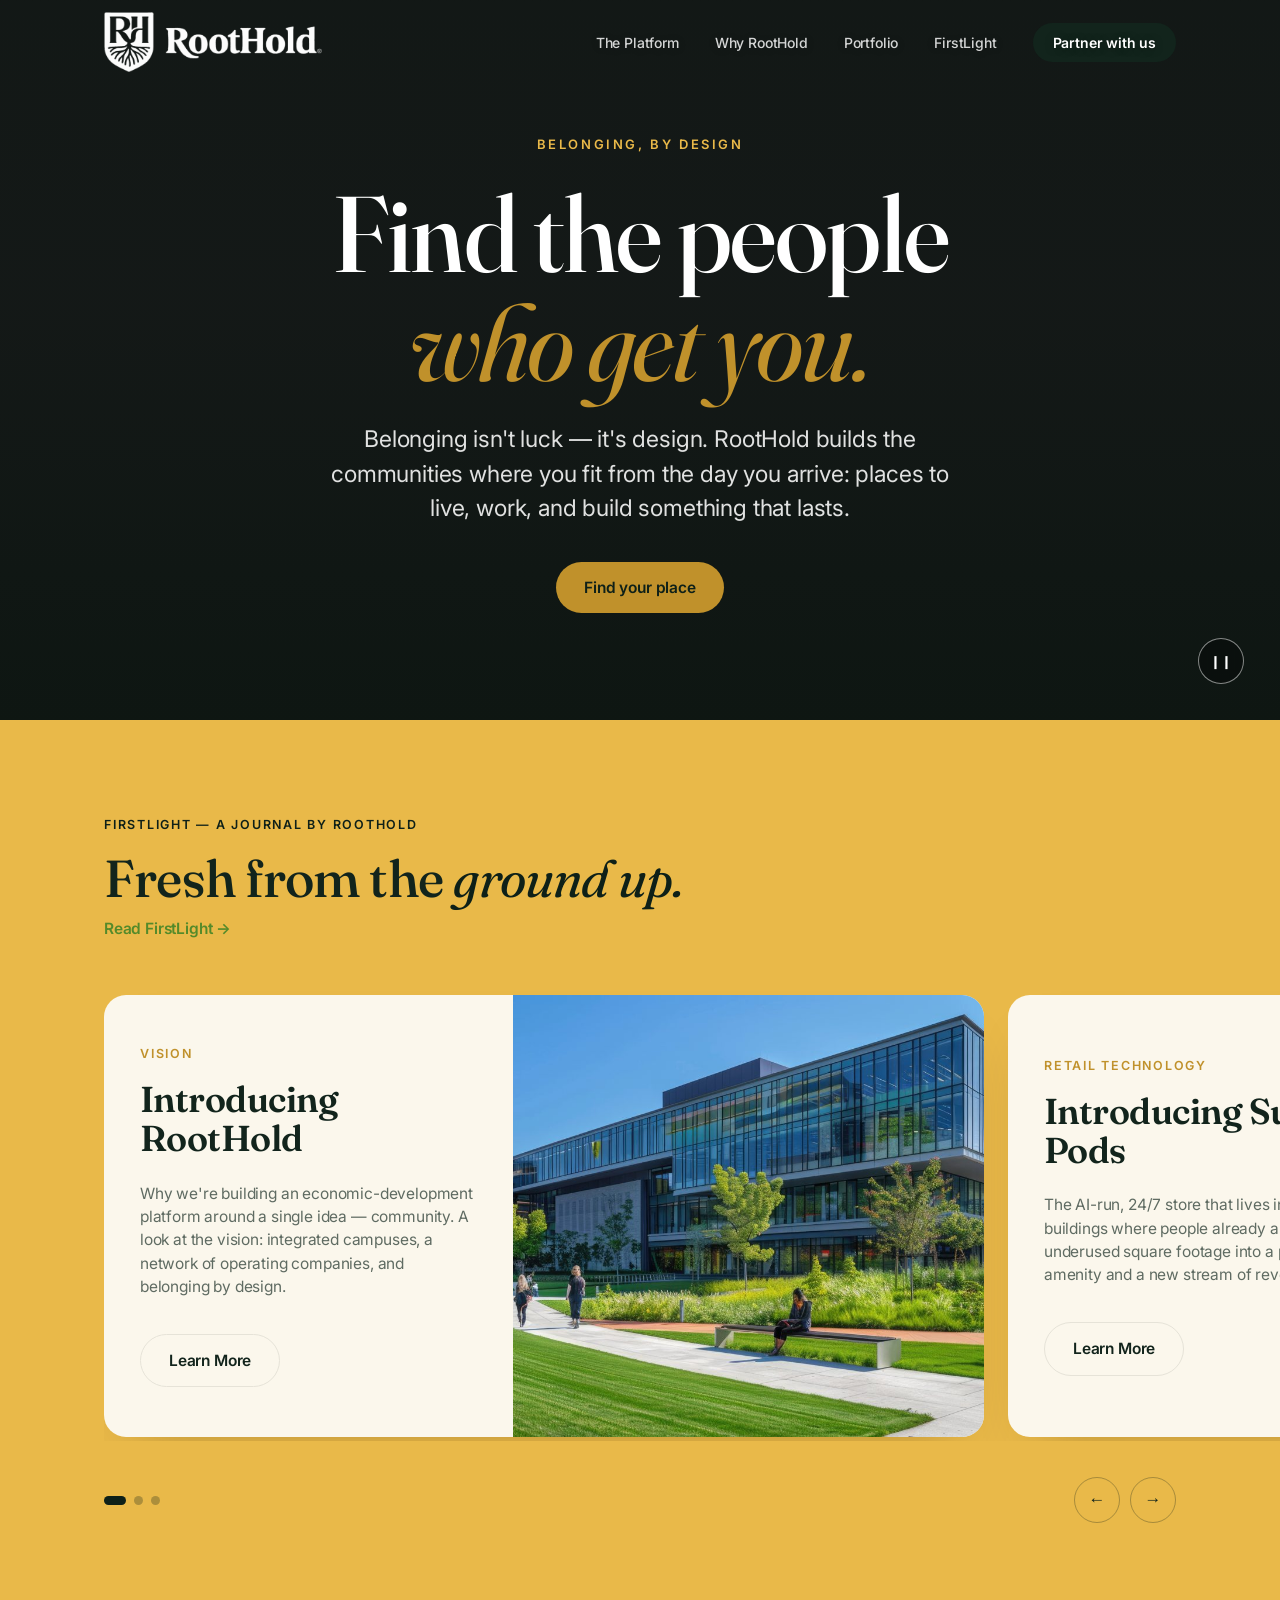
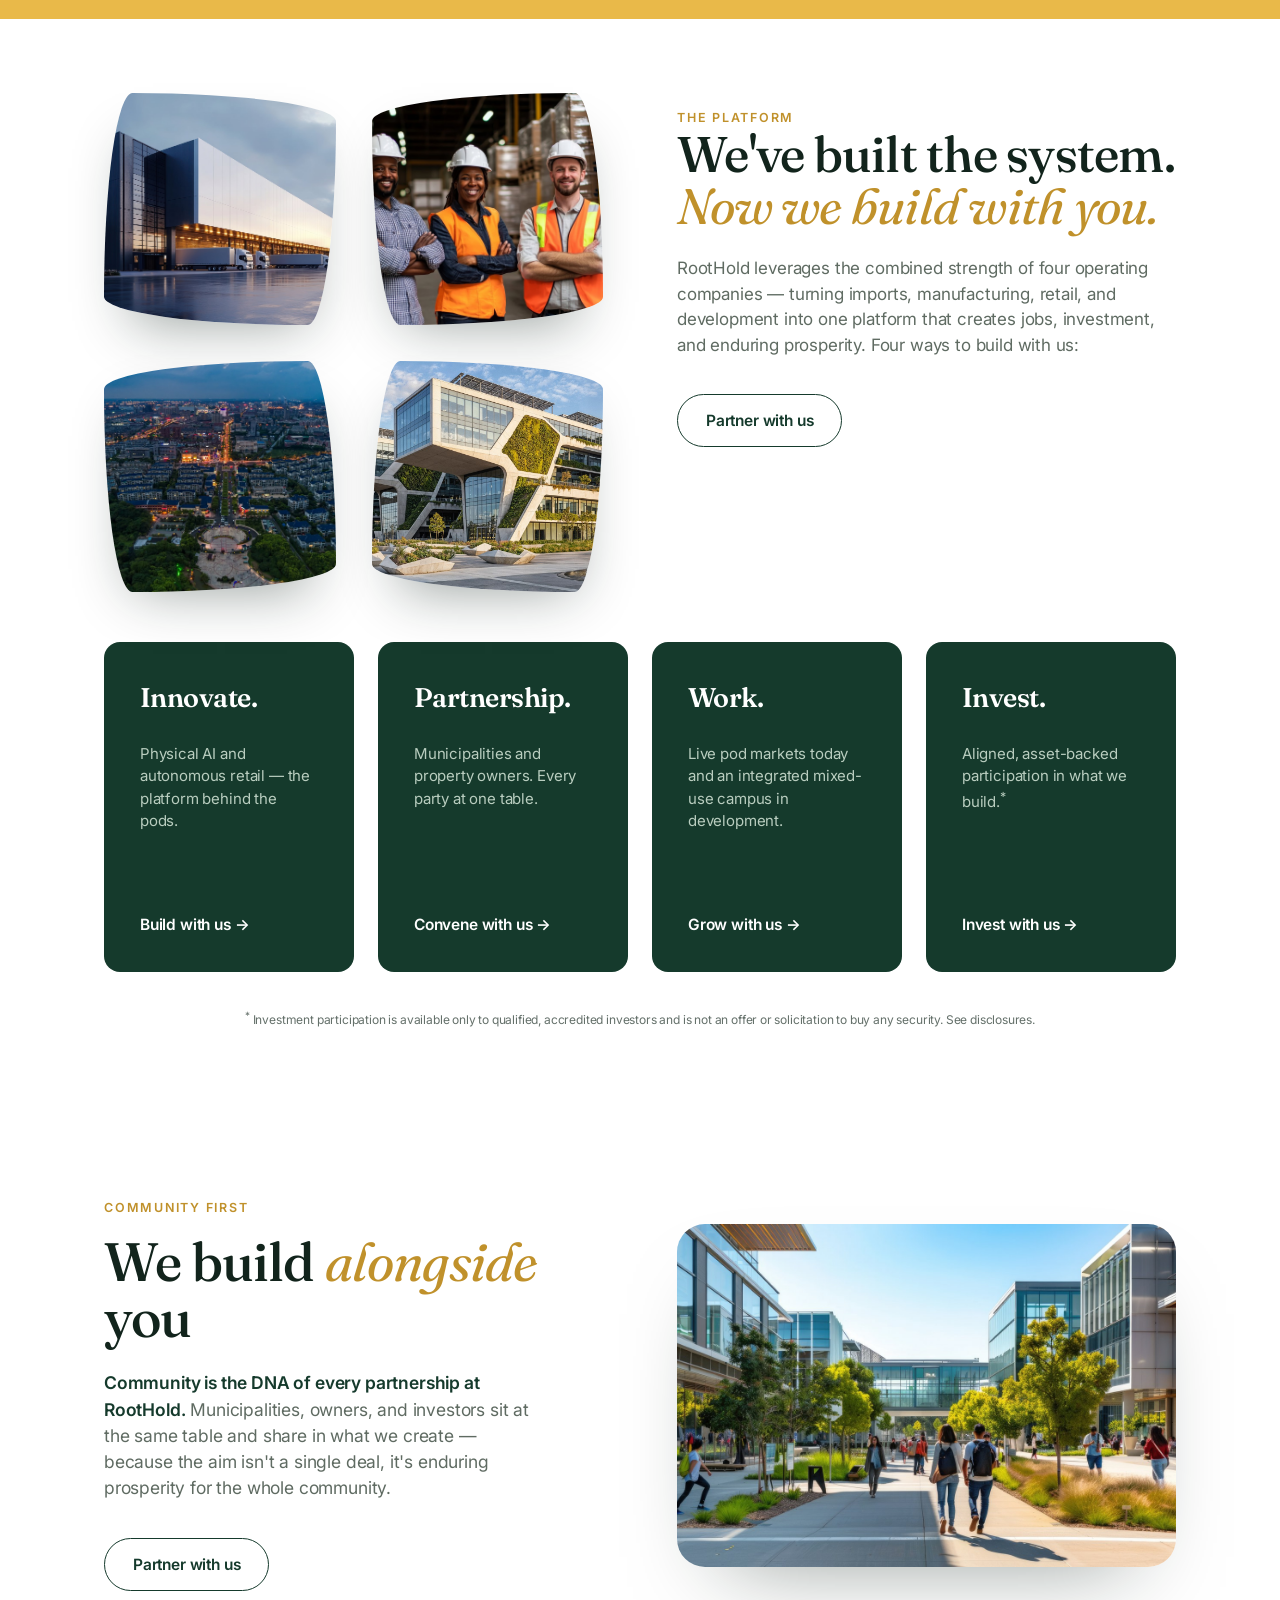
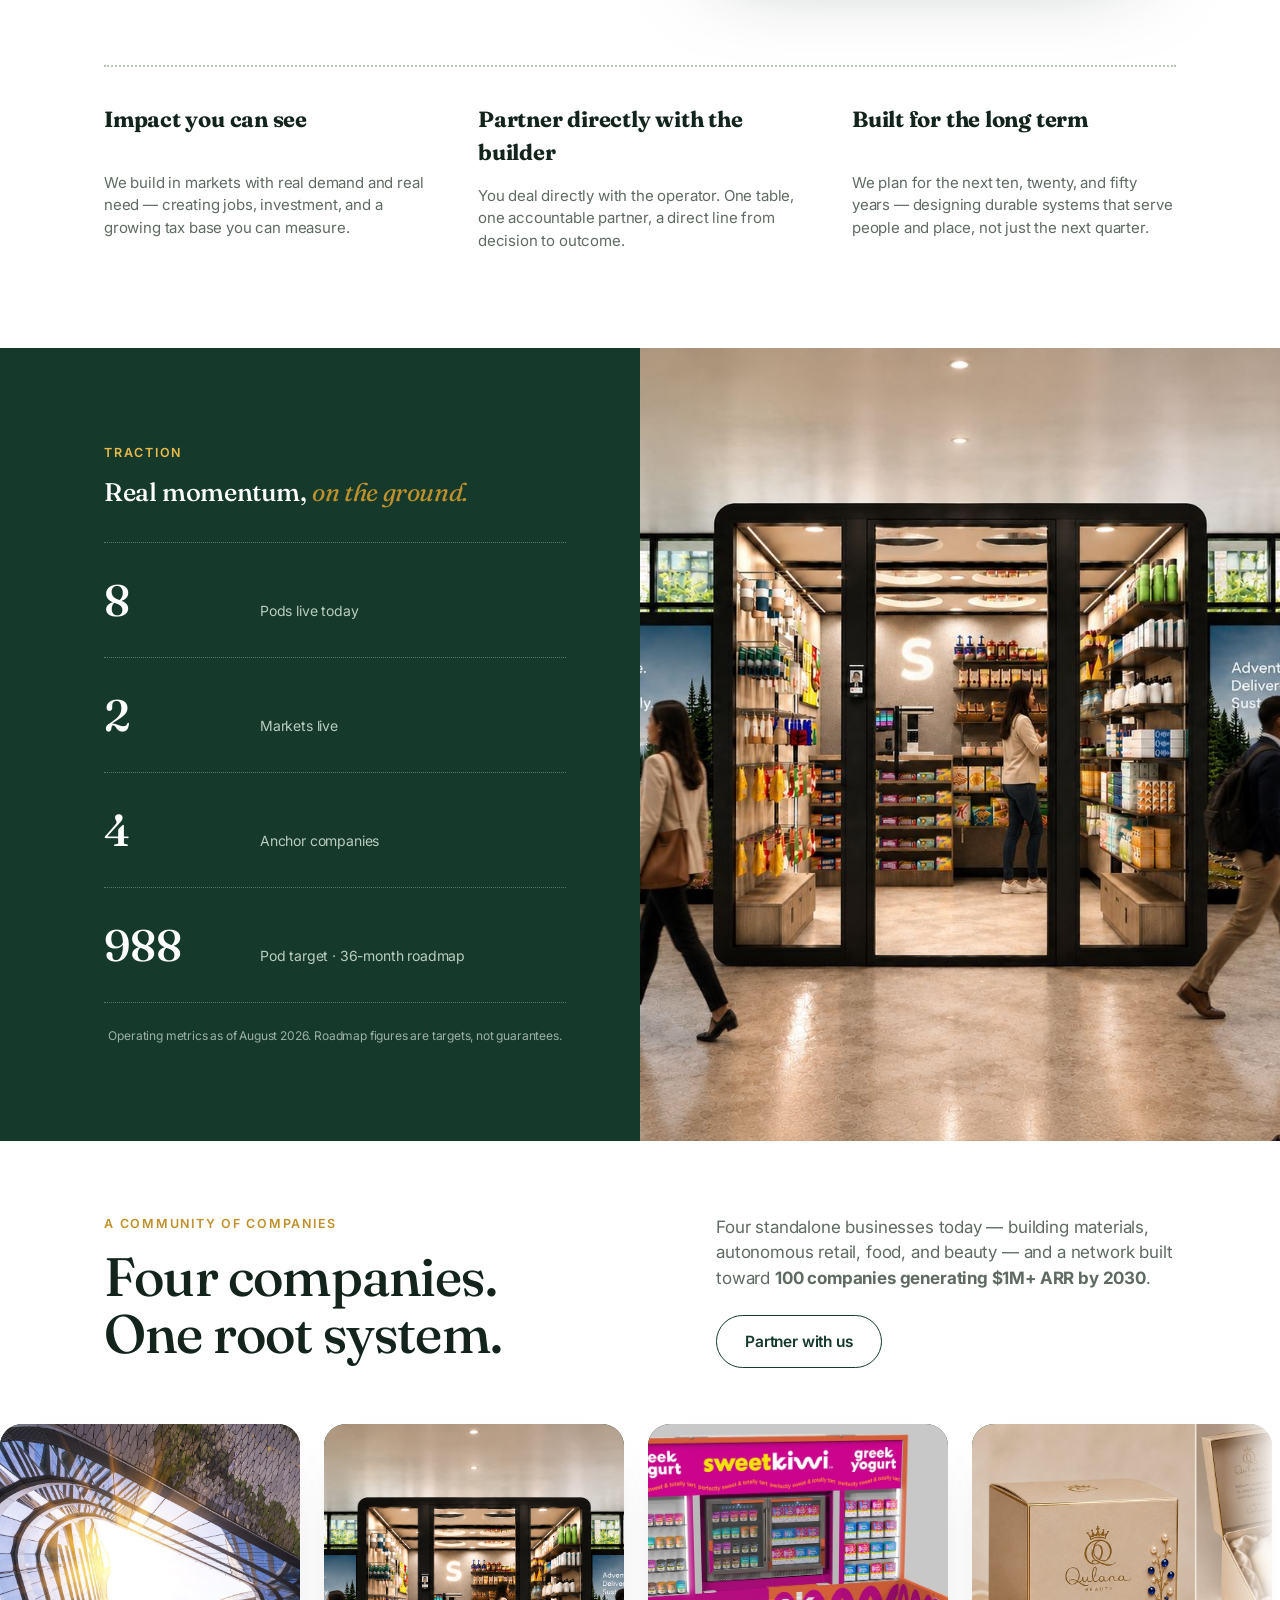
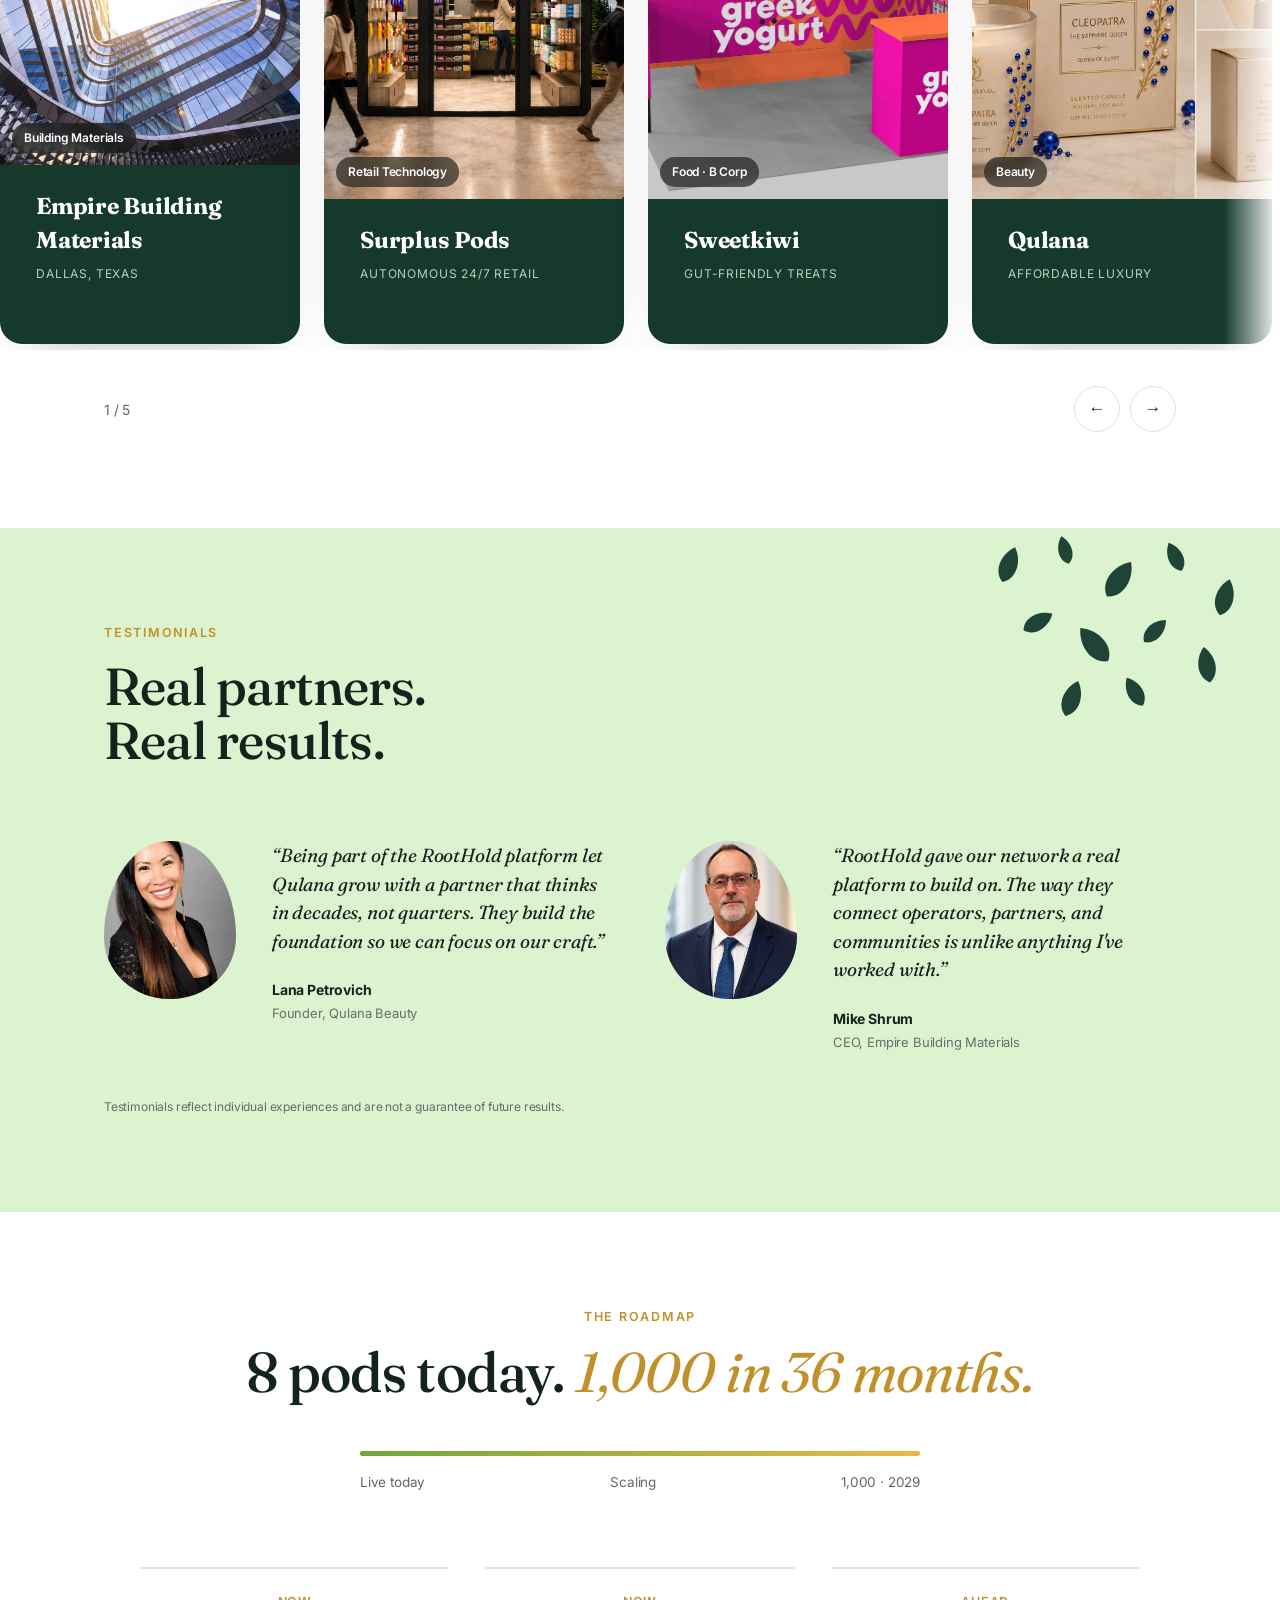
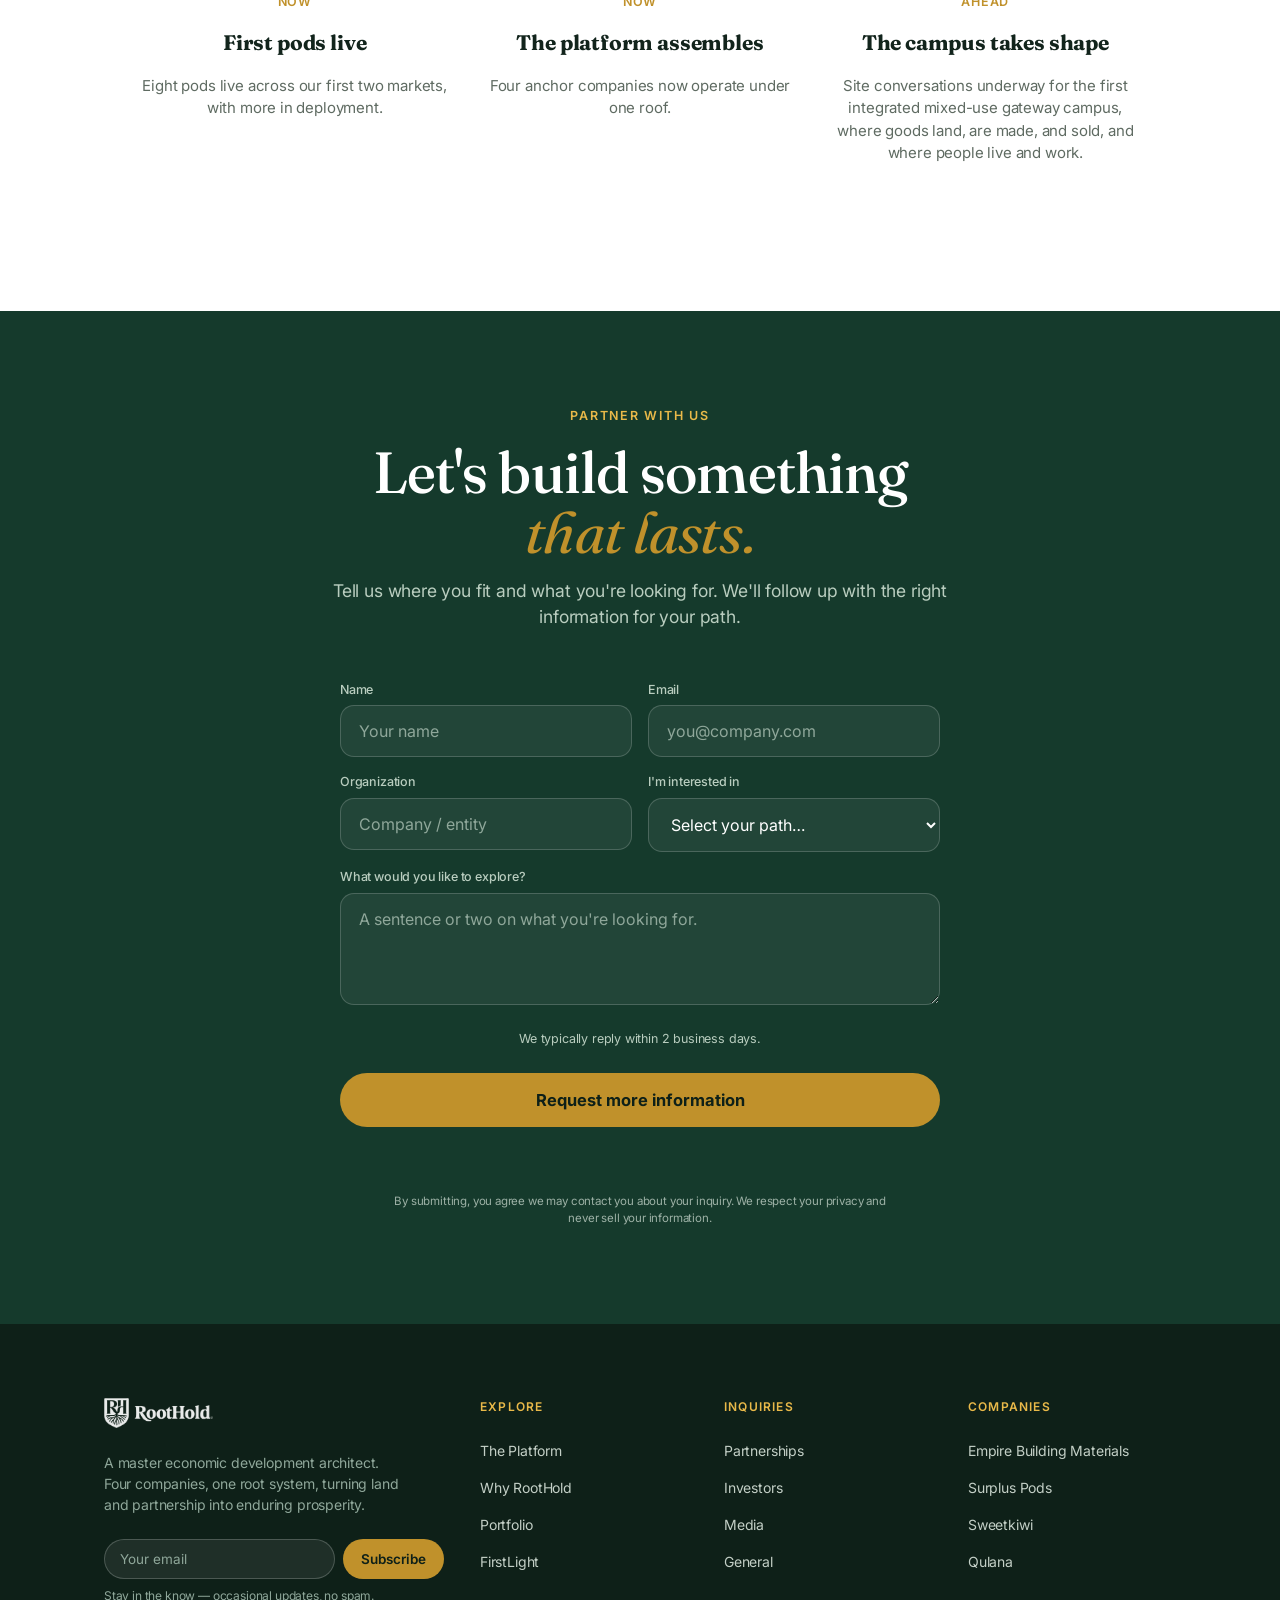
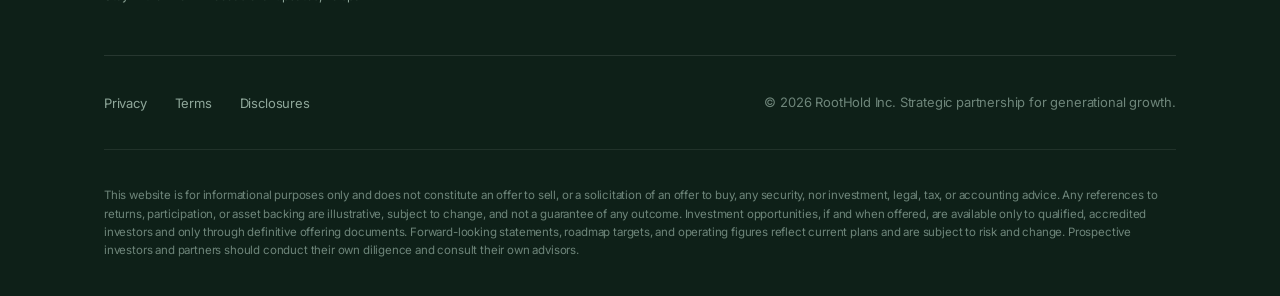
==== commit e6f9b8bf: "Add files via upload" ====
--- a/index.html
+++ b/index.html
@@ -316,8 +316,8 @@
 .news-head .eyebrow{color:var(--deep)}
 .news-head h2{font-size:clamp(32px,4.6vw,52px);margin-top:var(--s2);color:var(--ink)}
 .news-head h2 em{color:var(--deep)}
-.news-rail-wrap{overflow:hidden}
-.news-rail{display:flex;gap:var(--s3);overflow-x:auto;scroll-snap-type:x proximity;scrollbar-width:none;padding:4px var(--s3) 4px max(var(--s3),calc((100vw - 1120px)/2 + var(--s3)))}
+.news-rail-wrap{overflow:hidden;padding-left:max(var(--s3),calc((100vw - 1120px)/2 + var(--s3)))}
+.news-rail{display:flex;gap:var(--s3);overflow-x:auto;scroll-snap-type:x proximity;scrollbar-width:none;padding:4px var(--s3) 4px 0}
 .news-rail::-webkit-scrollbar{display:none}
 .ncard{flex:0 0 min(880px,92%);scroll-snap-align:start;display:grid;grid-template-columns:1fr 1.15fr;background:#FBF7EC;border-radius:22px;overflow:hidden;box-shadow:0 26px 54px -34px rgba(60,40,0,.35)}
 .ncard-body{padding:var(--s5) var(--s4);display:flex;flex-direction:column;justify-content:center}
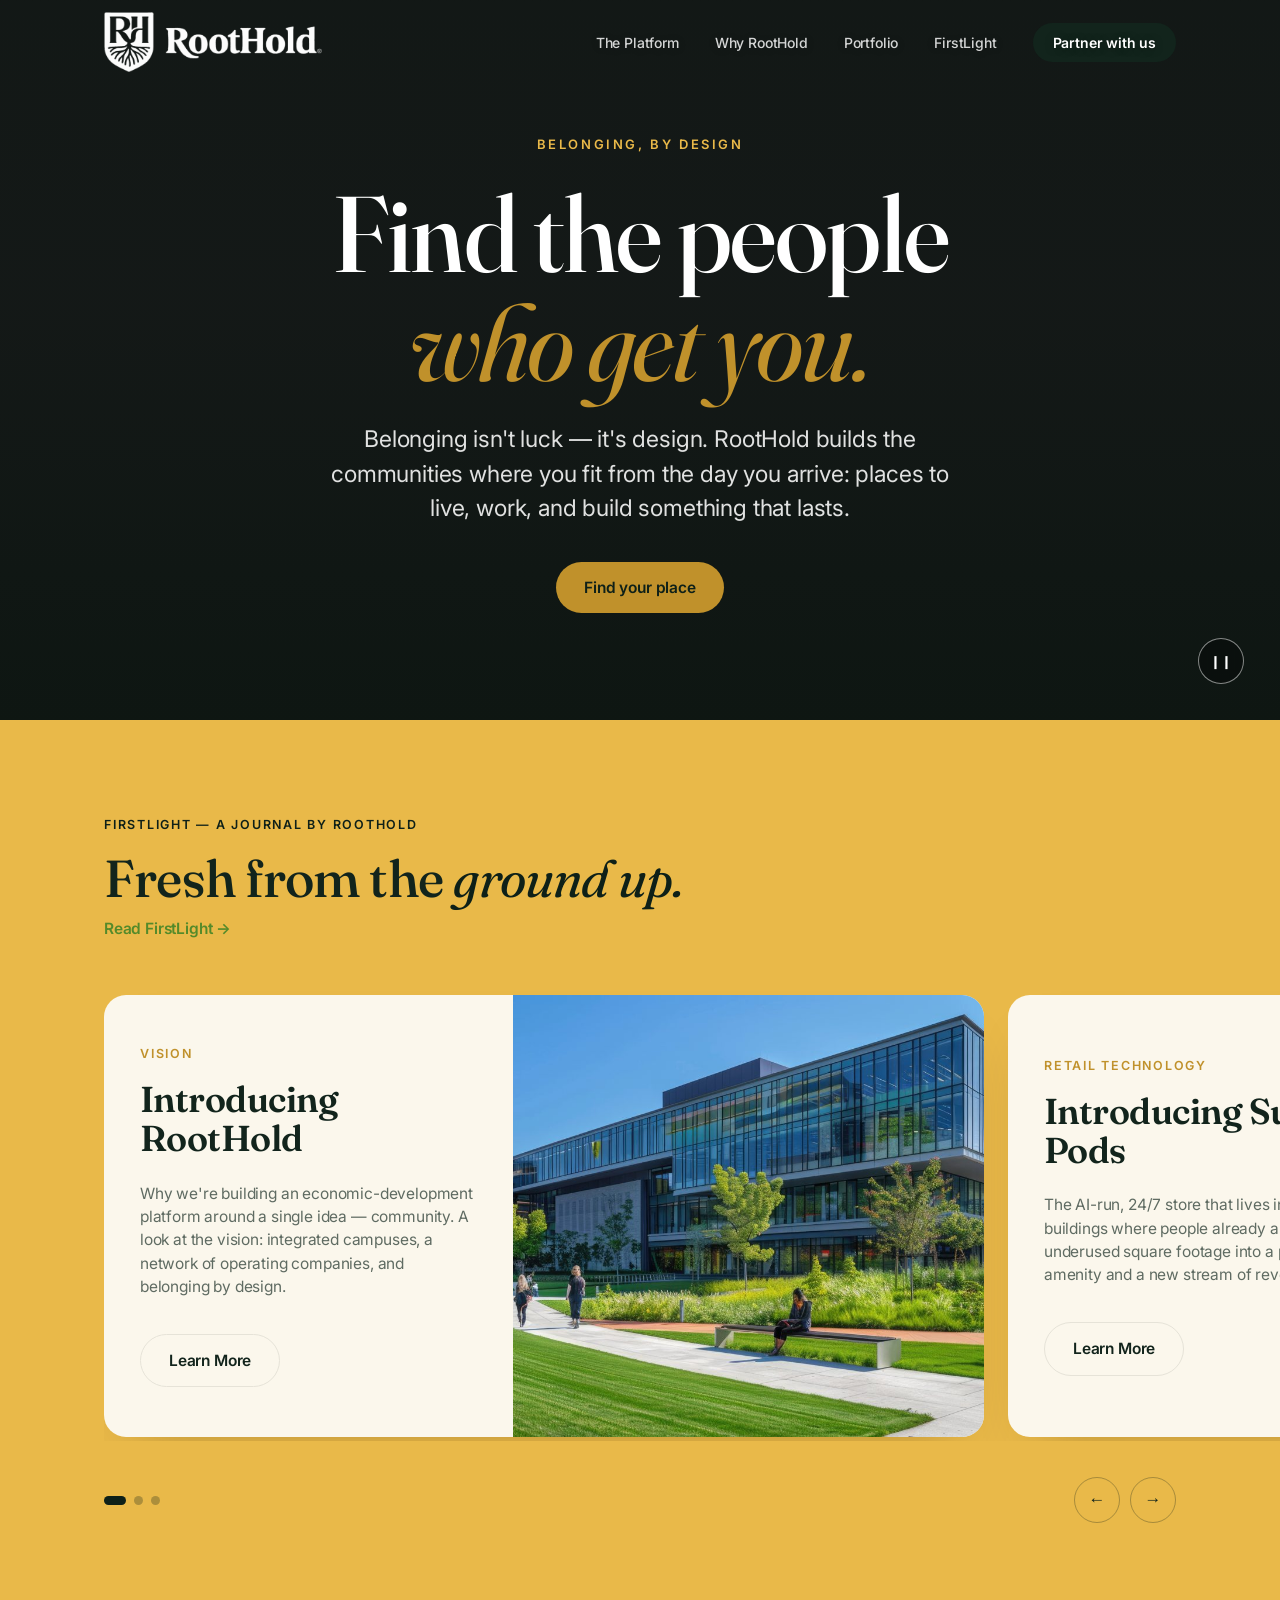
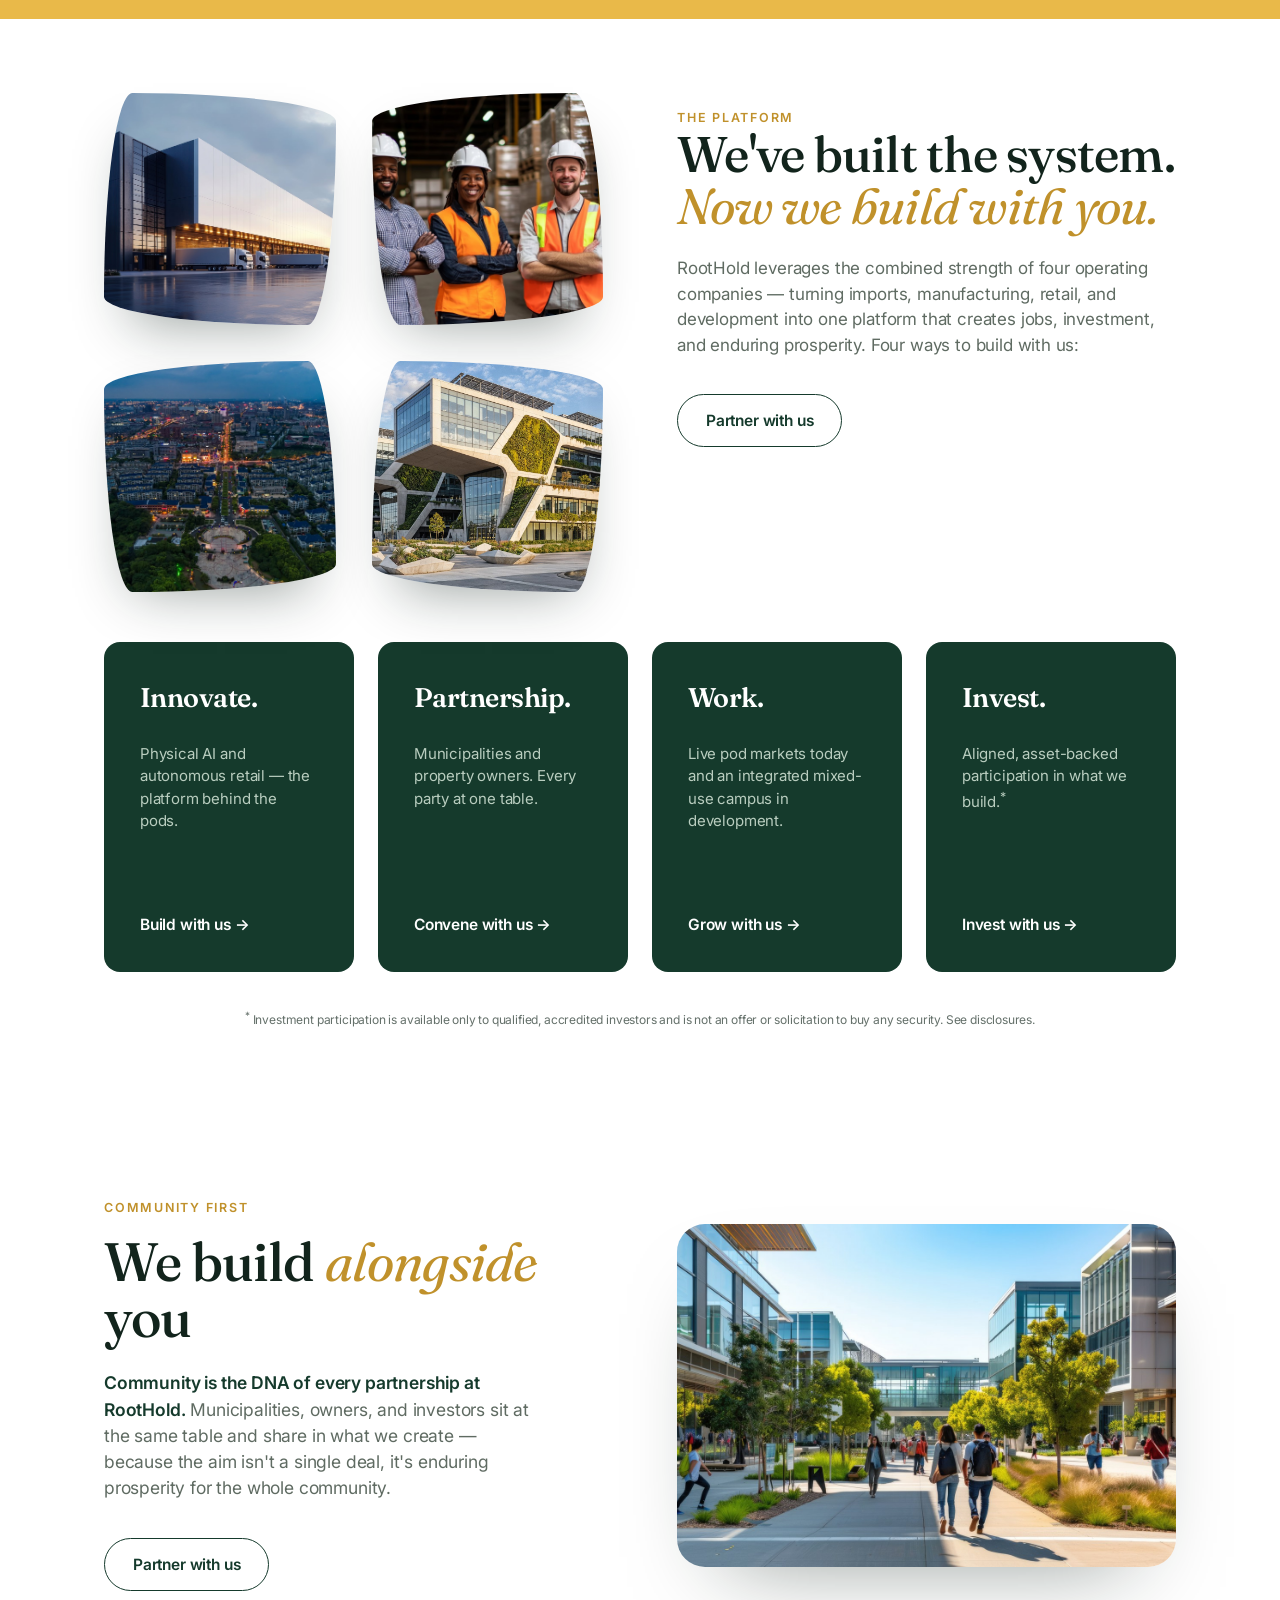
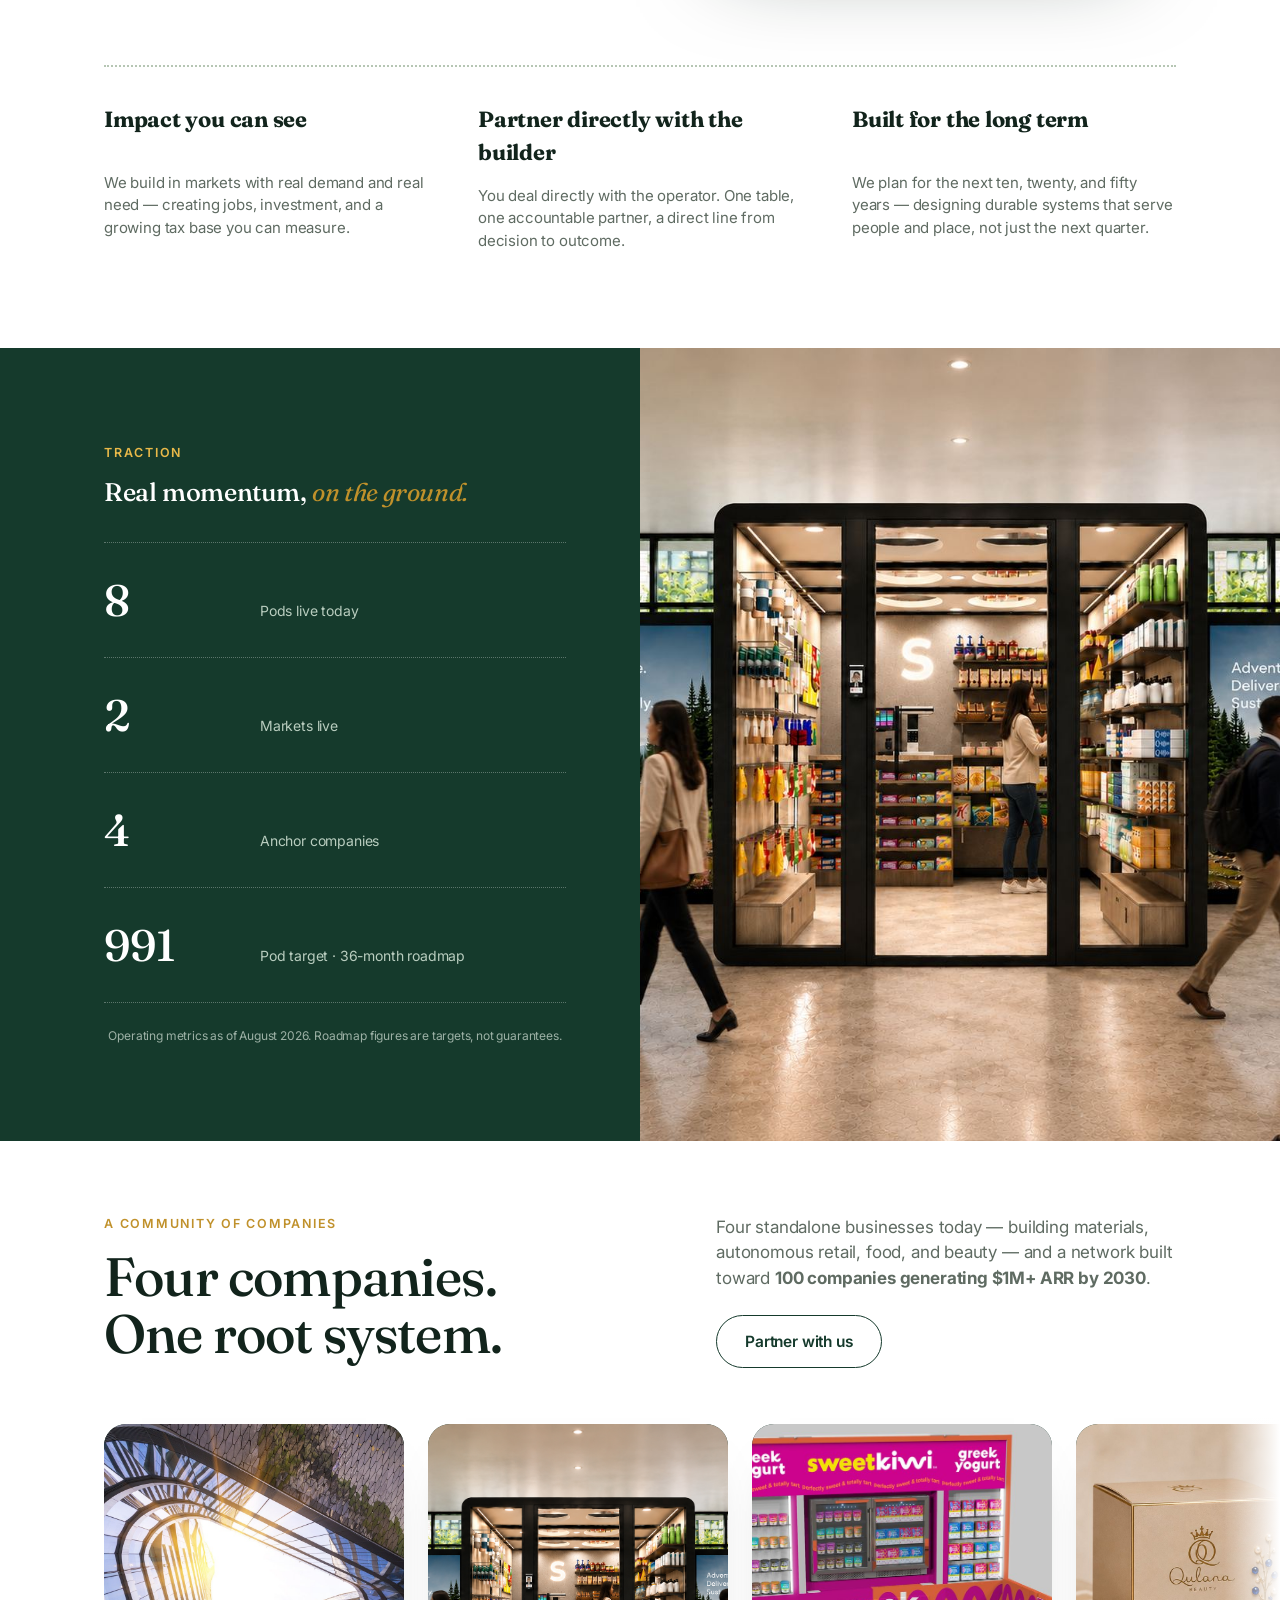
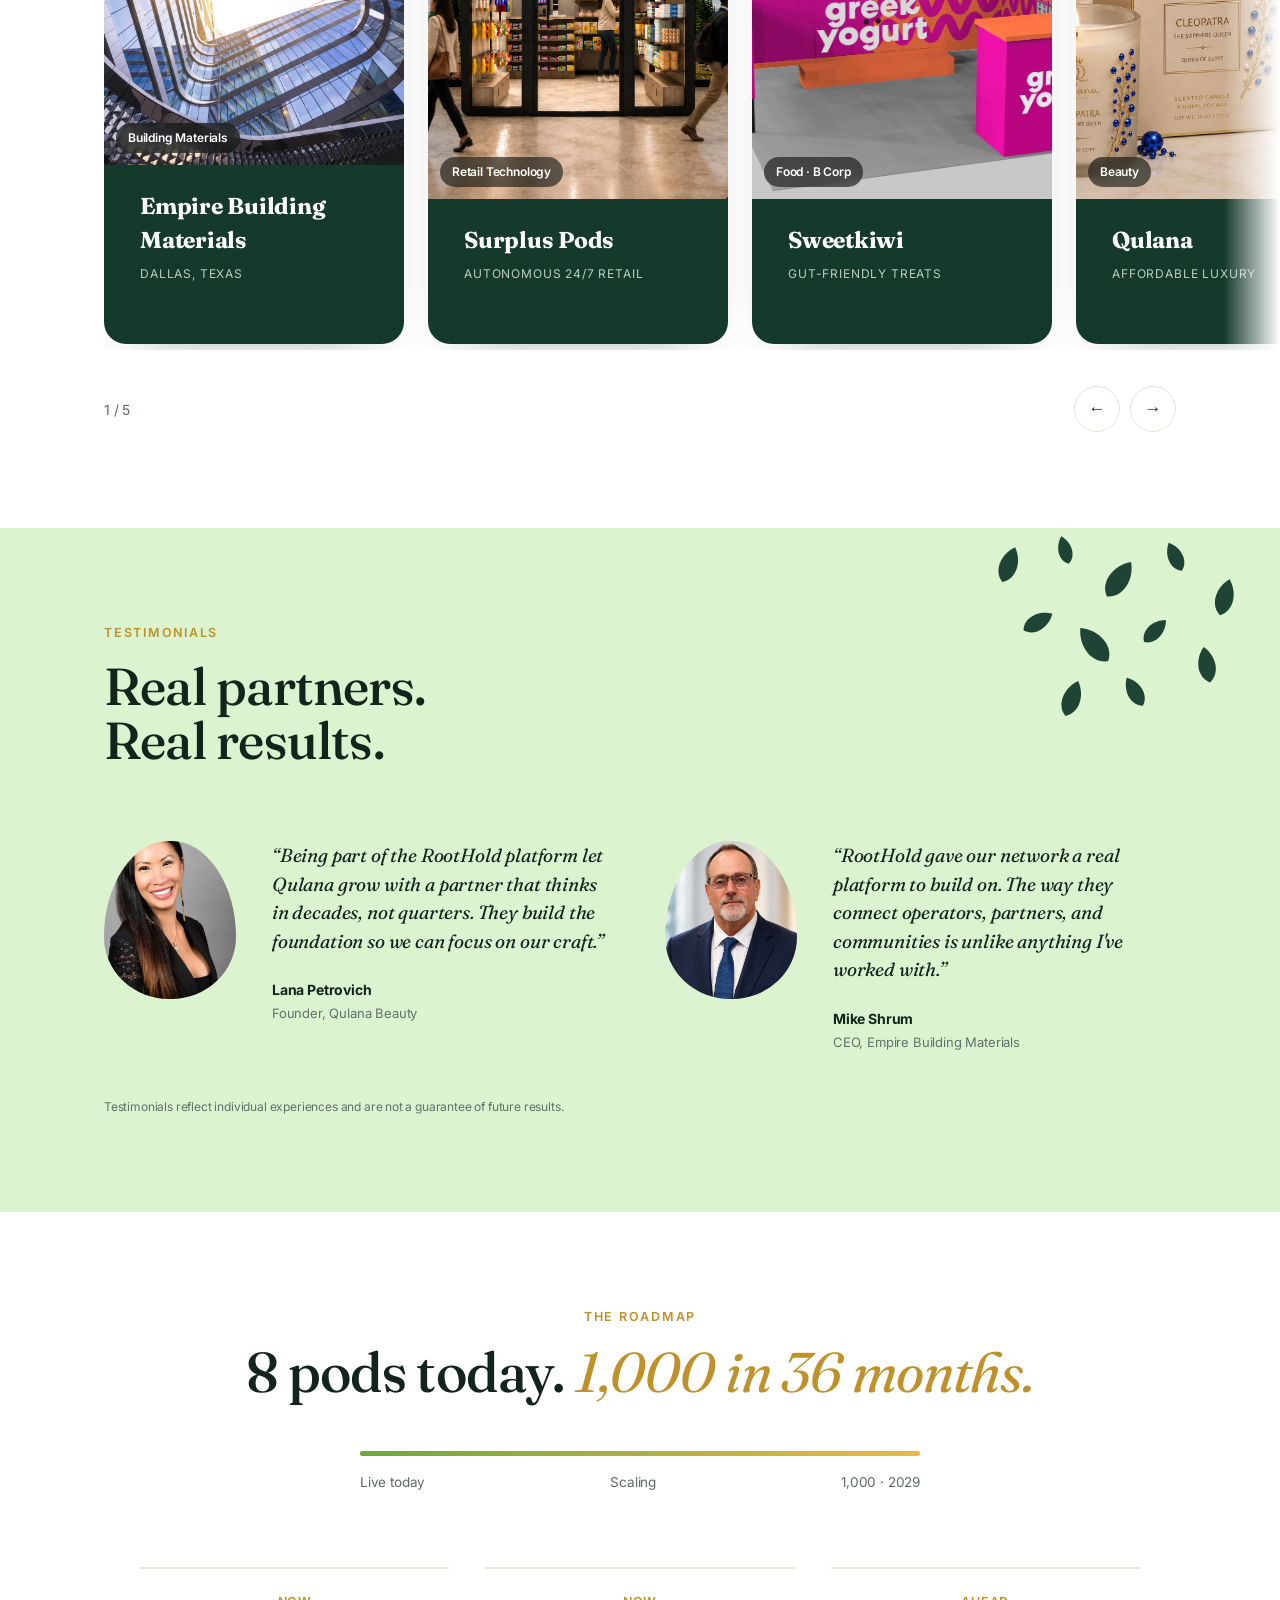
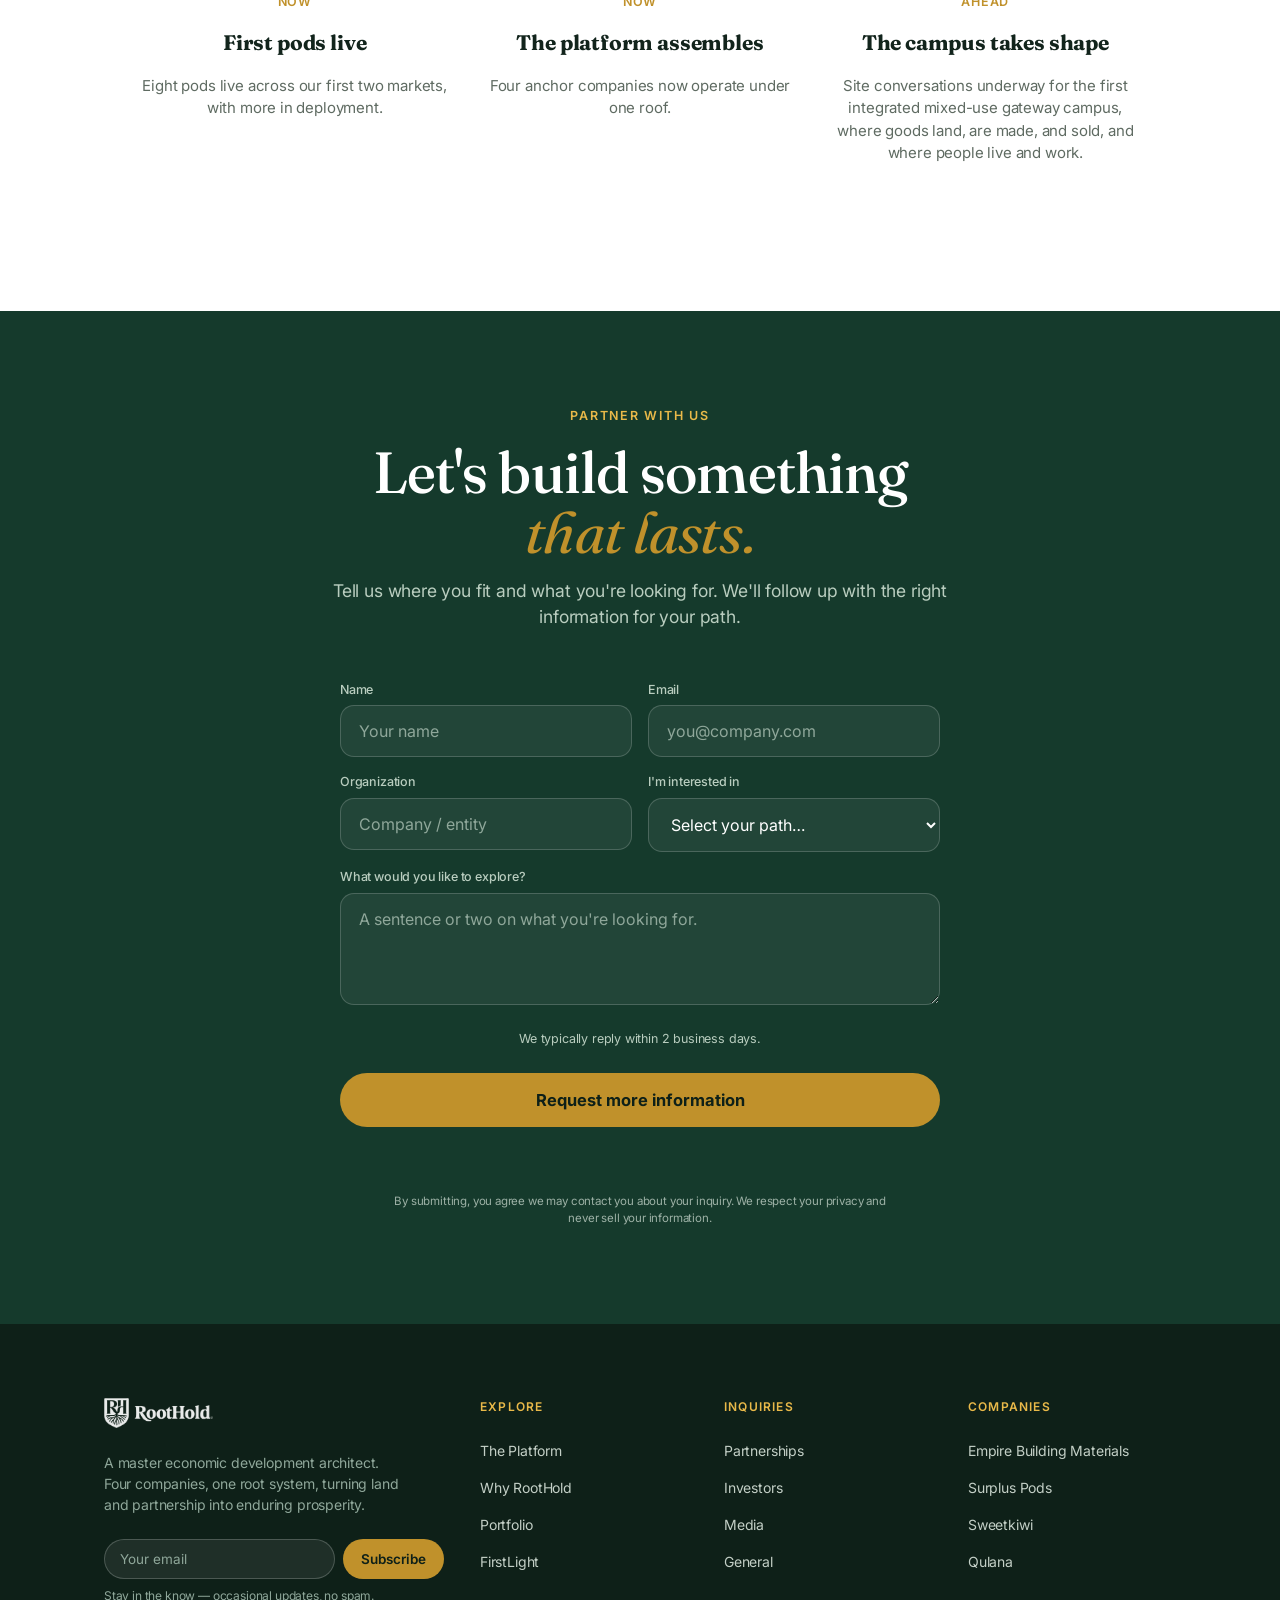
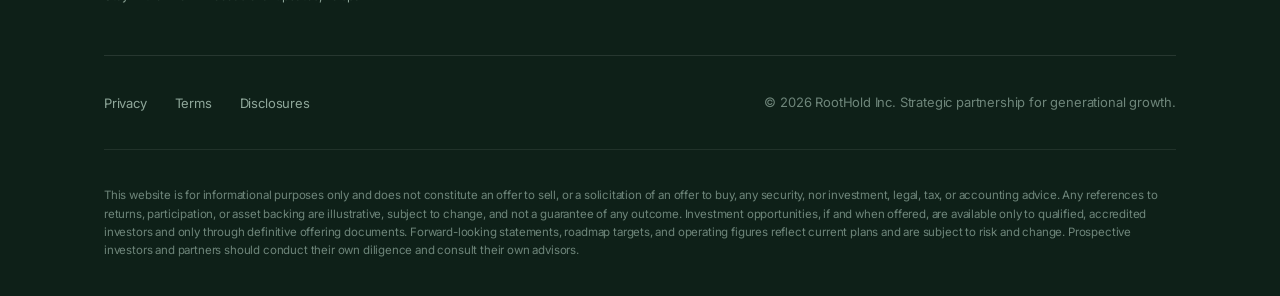
==== commit f7065440: "Add files via upload" ====
--- a/index.html
+++ b/index.html
@@ -247,9 +247,9 @@
 .port-head .ph-left h2{font-size:clamp(34px,4.8vw,54px);margin-top:var(--s2)}
 .port-head .ph-right p{color:var(--mut);font-size:17px}
 .port-head .ph-right .btn{margin-top:var(--s3)}
-.port-rail-wrap{overflow:hidden}
+.port-rail-wrap{overflow:hidden;padding-left:max(var(--s3),calc((100vw - 1120px)/2 + var(--s3)))}
 .port-rail{display:flex;gap:var(--s3);overflow-x:auto;scroll-snap-type:x proximity;scrollbar-width:none;
-  padding:6px var(--s3) 6px max(var(--s3),calc((100vw - 1120px)/2 + var(--s3)))}
+  padding:6px var(--s3) 6px 0}
 .port-rail::-webkit-scrollbar{display:none}
 .pc{flex:0 0 300px;scroll-snap-align:start;border-radius:22px;overflow:hidden;background:var(--green);
   box-shadow:0 24px 50px -38px rgba(14,32,24,.5);transition:transform .4s var(--ease);display:flex;flex-direction:column;height:520px}
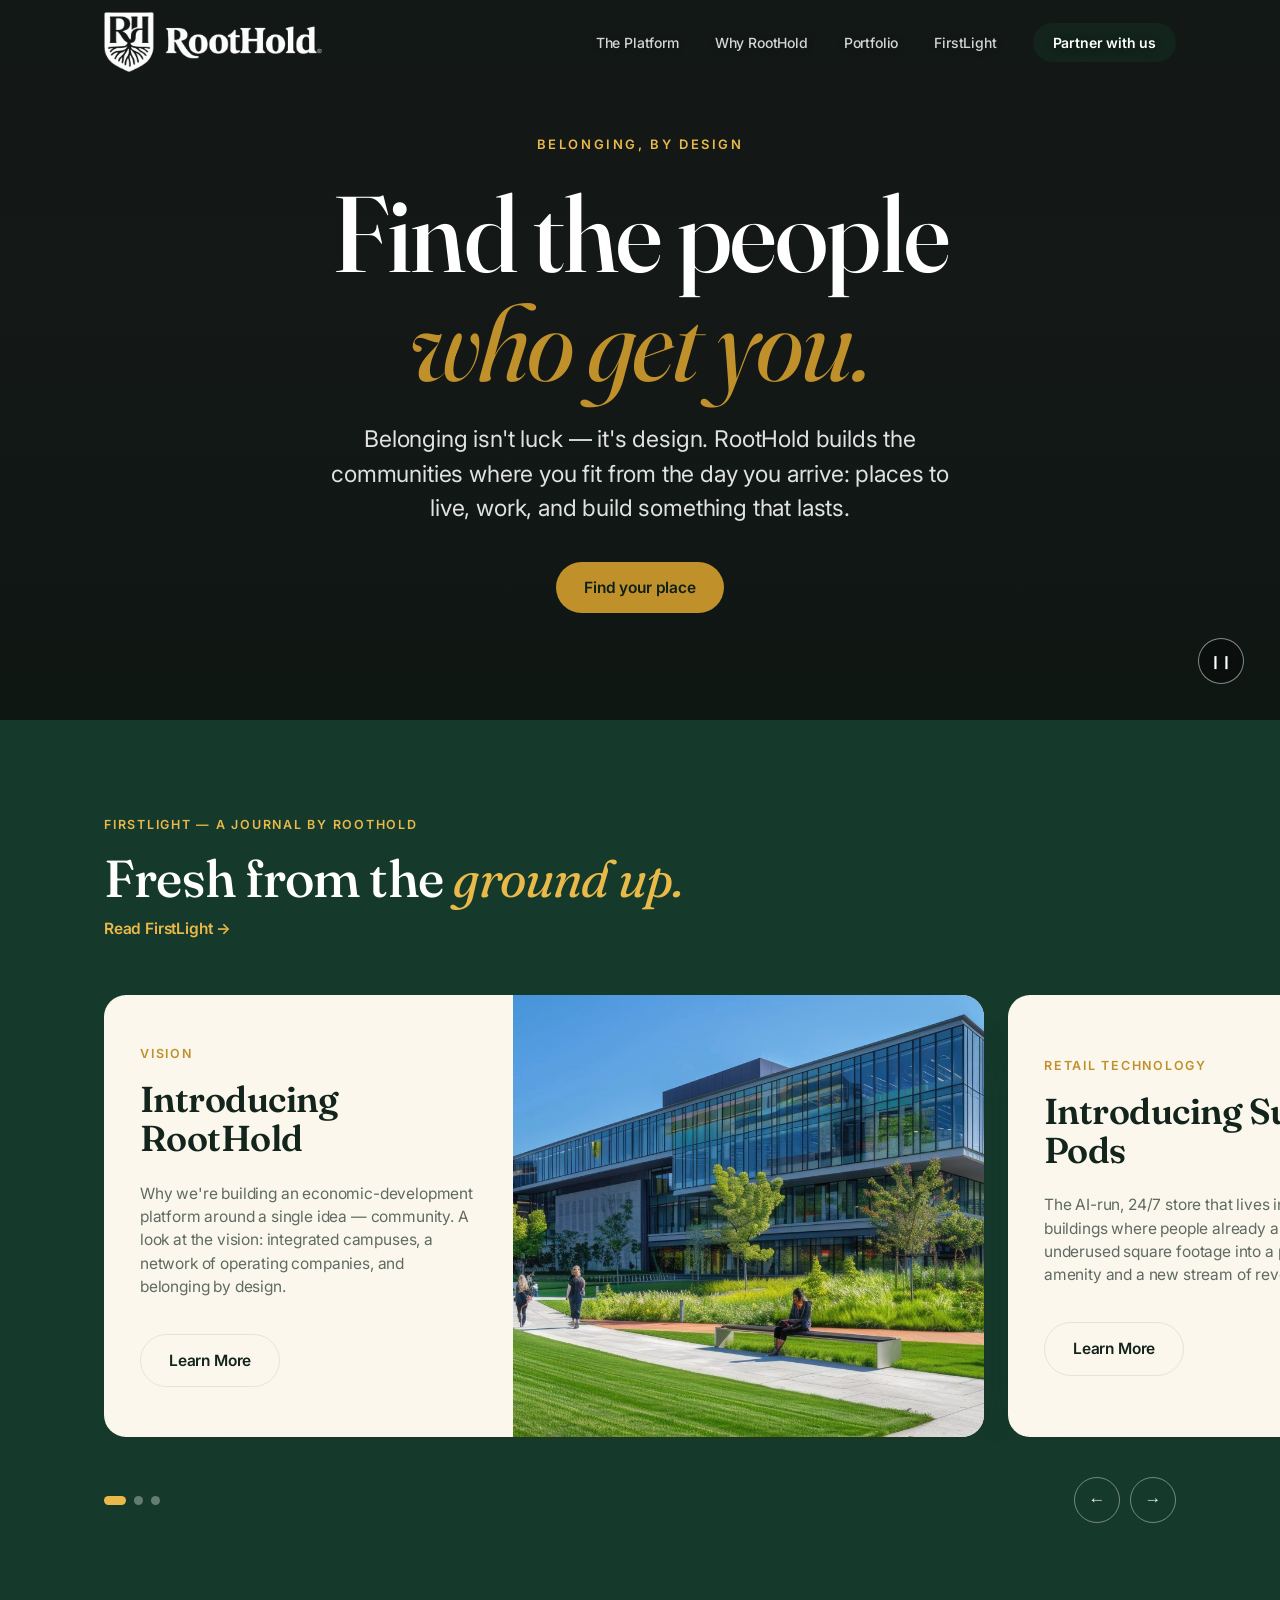
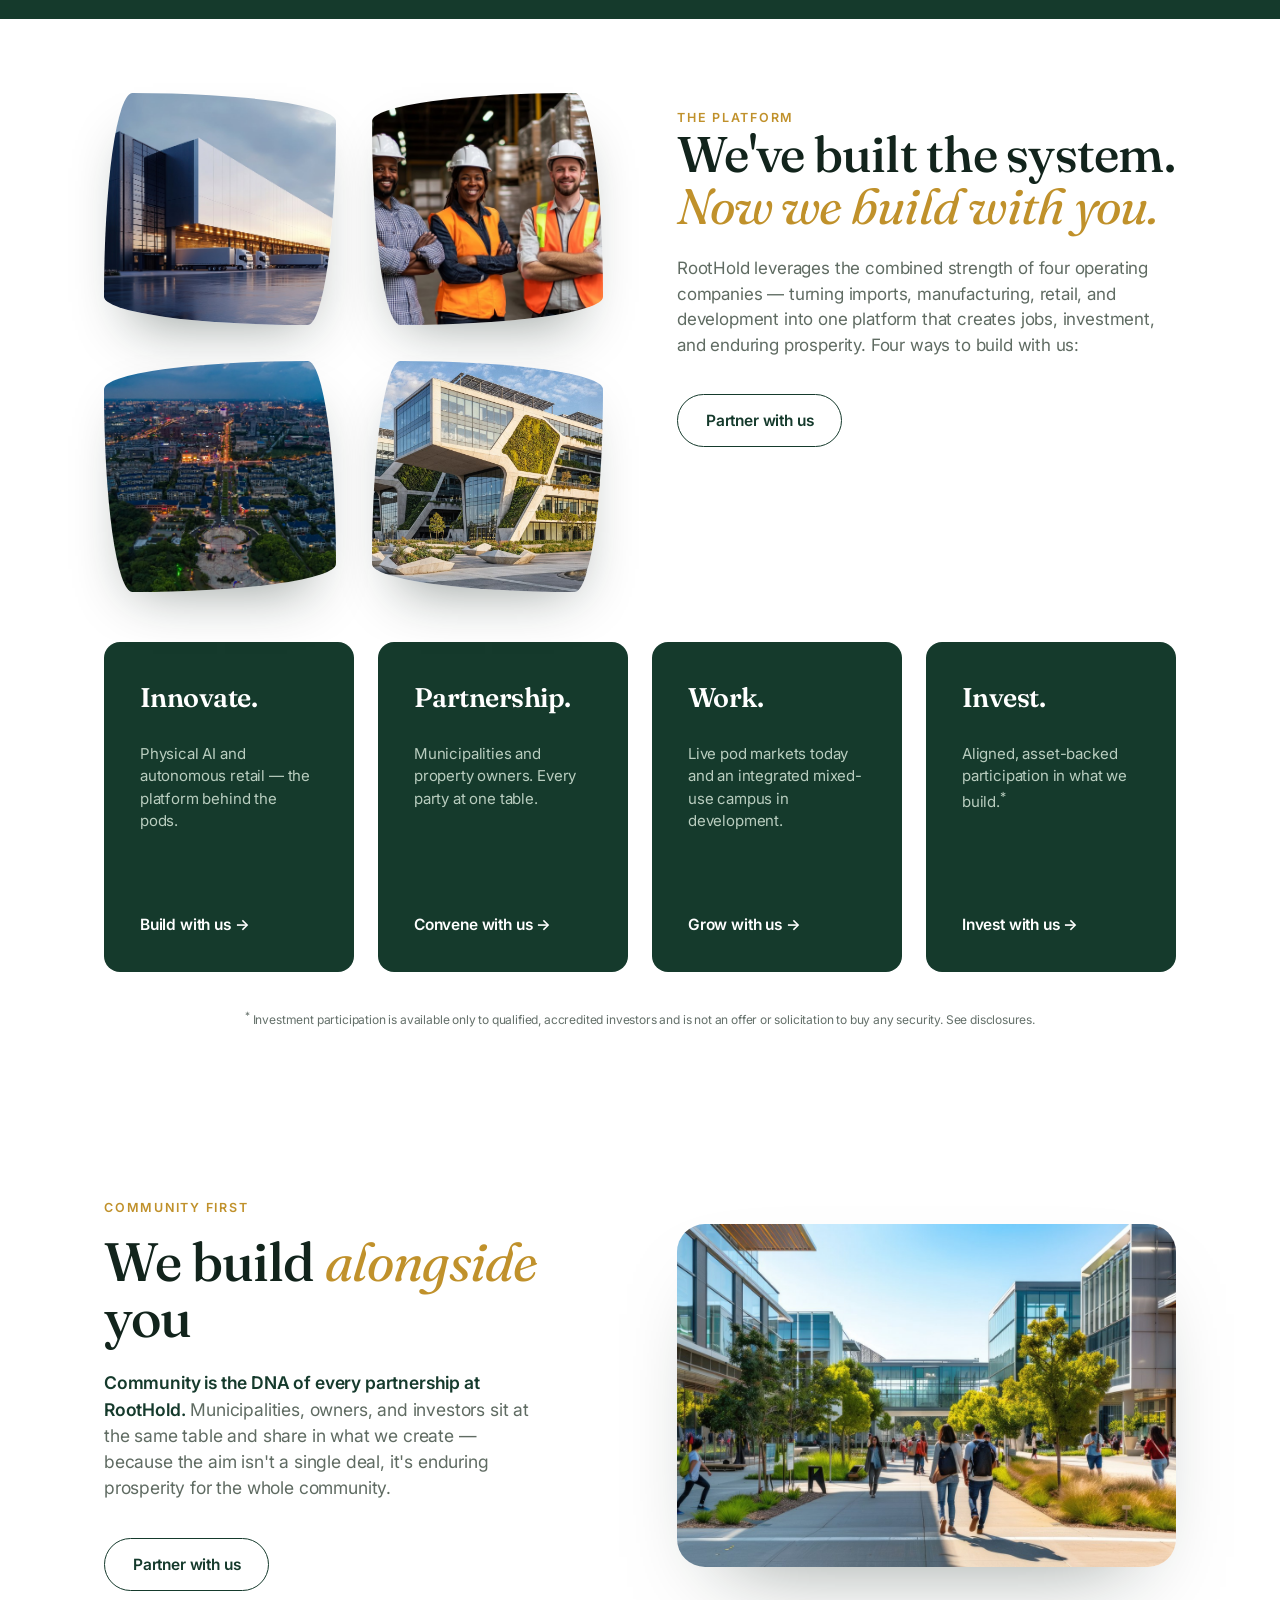
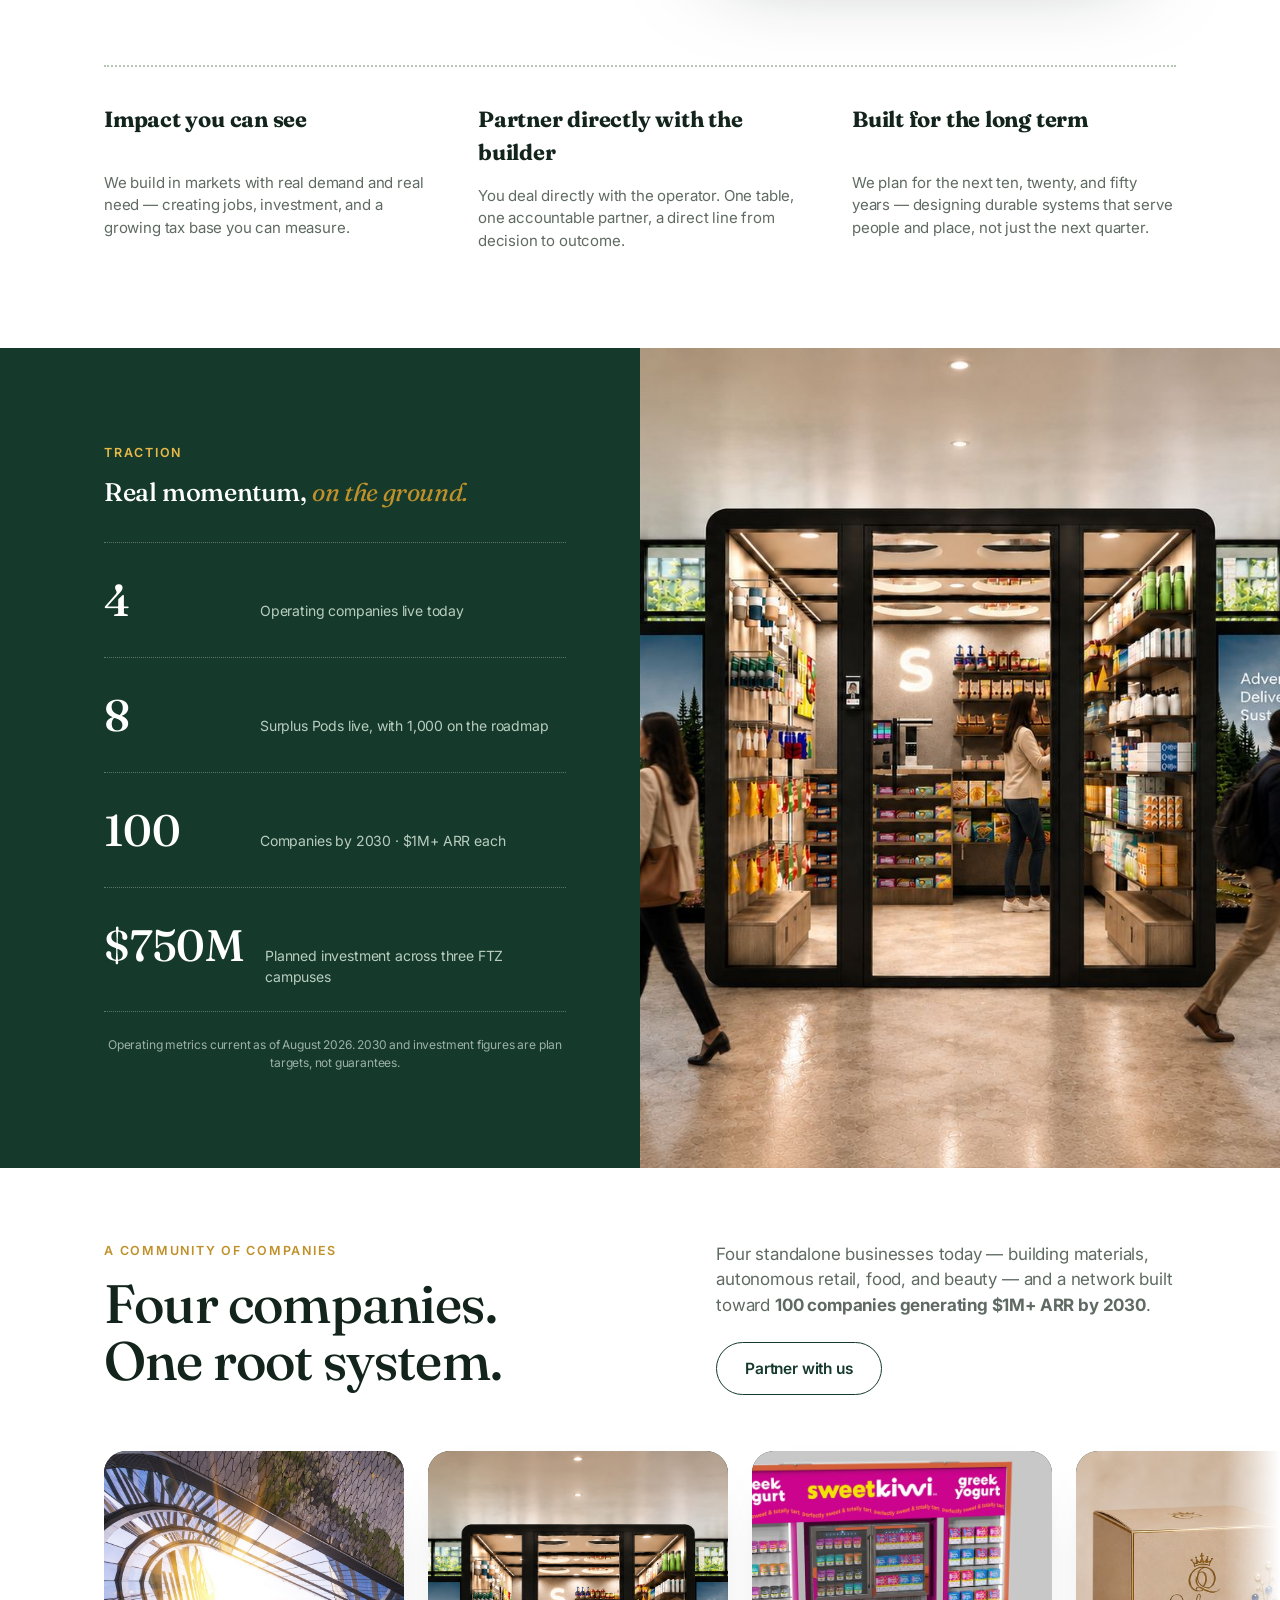
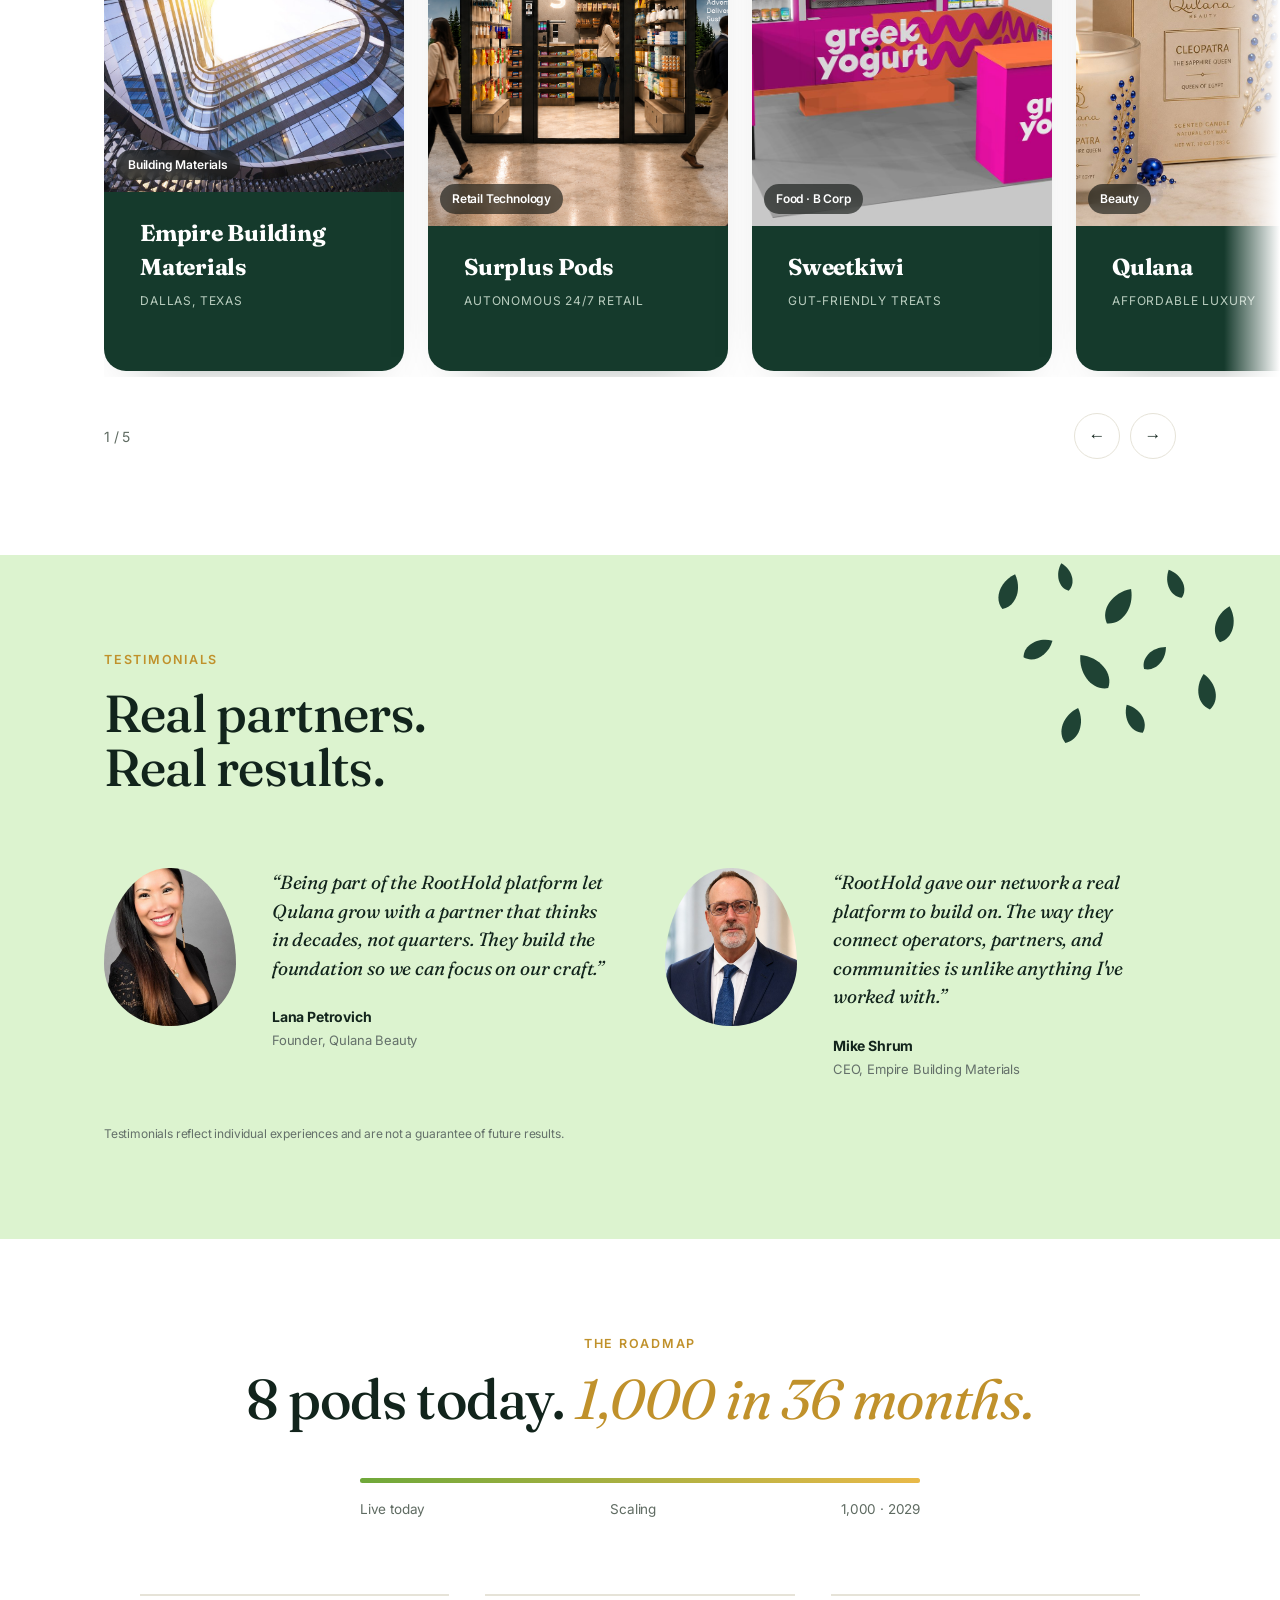
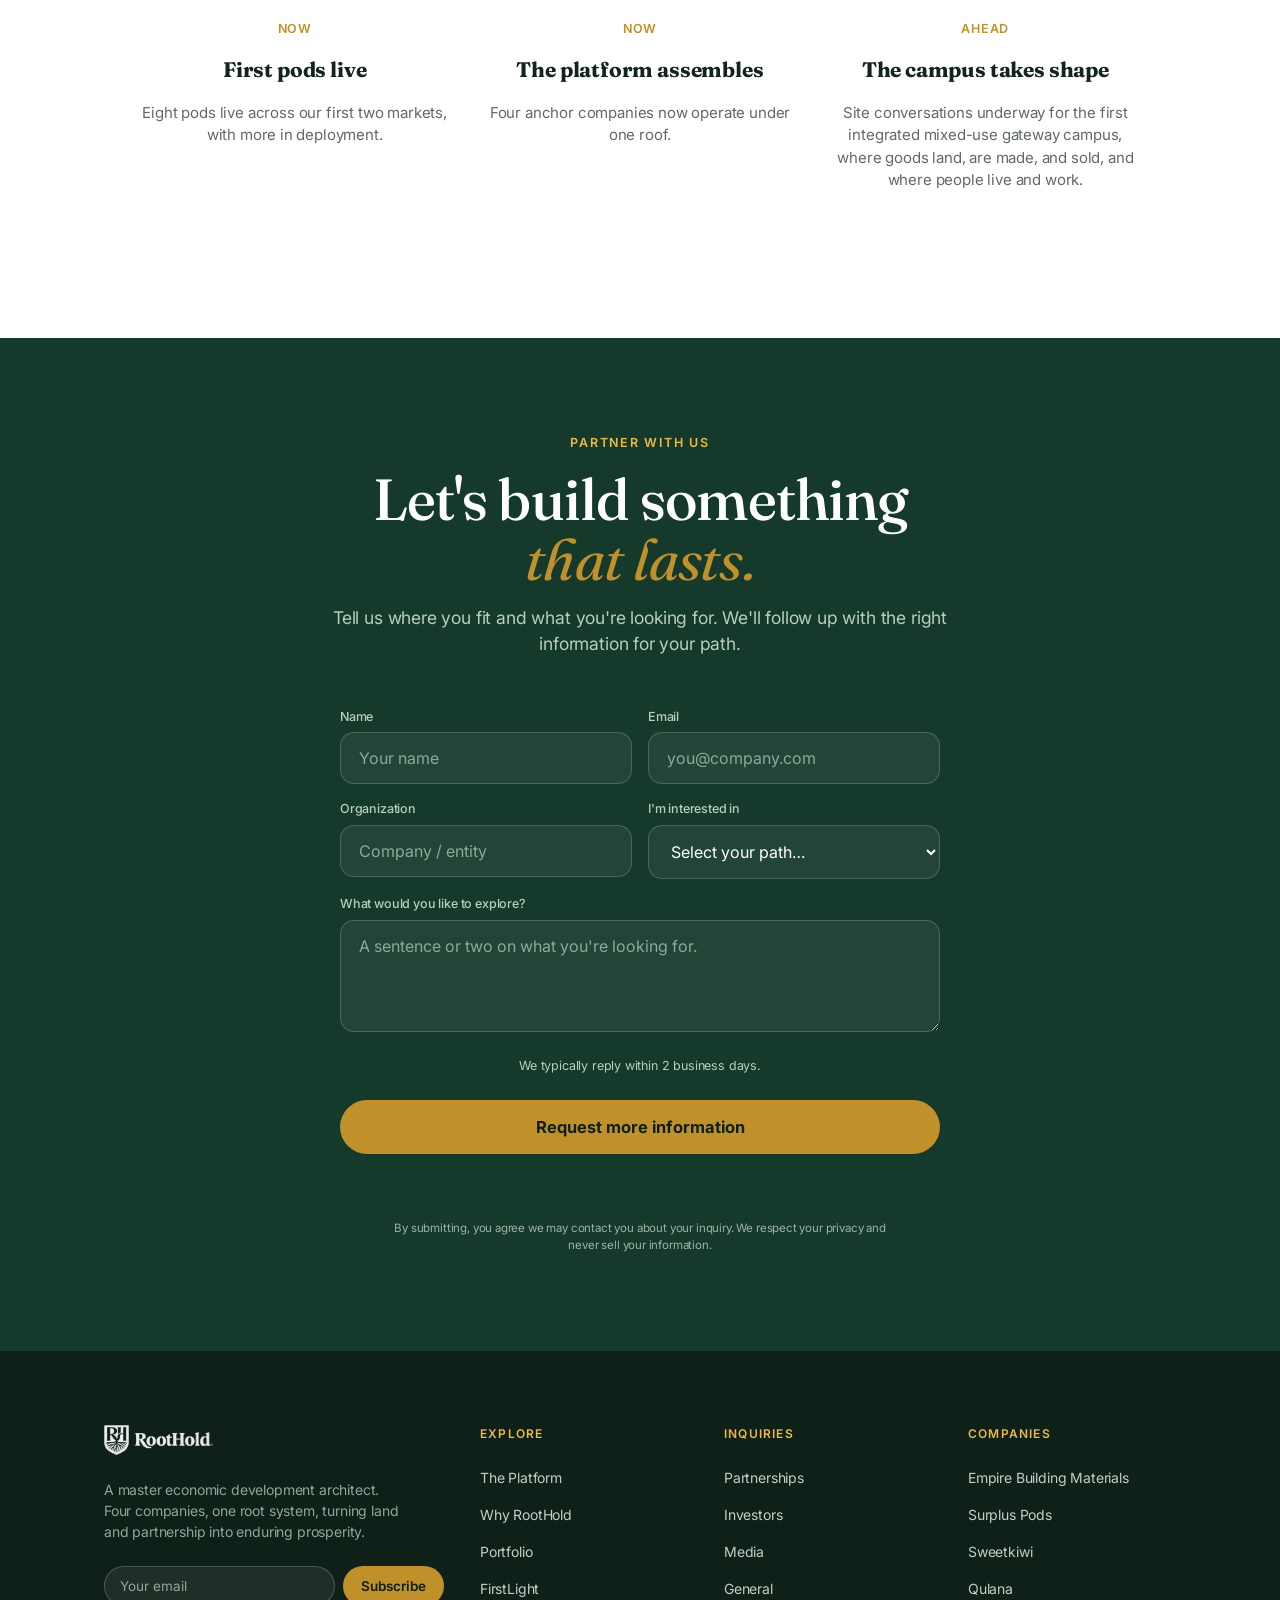
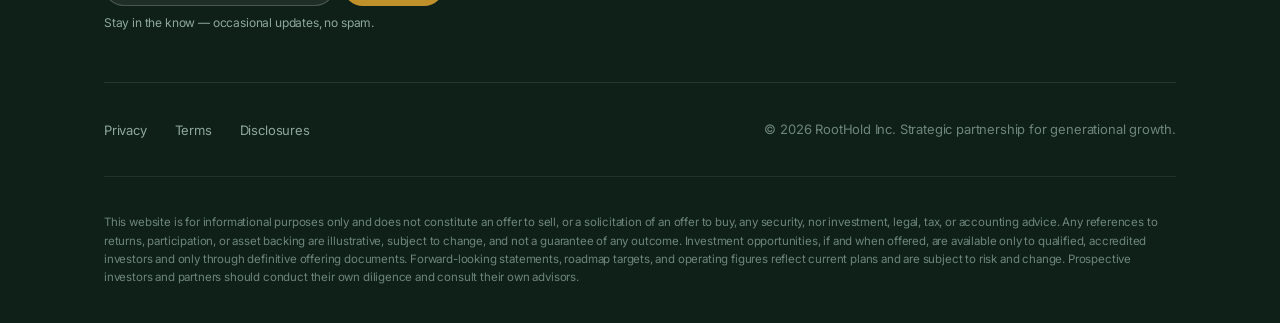
==== commit e70ec512: "Add files via upload" ====
--- a/index.html
+++ b/index.html
@@ -311,11 +311,12 @@
 @media(max-width:820px){.ins-media img:nth-child(1),.ins-media img:nth-child(4){margin-top:0}}
 
 /* NEWS (Realberry) */
-.news{background:#E9B949;color:var(--ink);padding:var(--s7) 0}
+.news{background:var(--green);color:#EAF0EC;padding:var(--s7) 0}
 .news-head{margin:0 0 var(--s5)}
-.news-head .eyebrow{color:var(--deep)}
-.news-head h2{font-size:clamp(32px,4.6vw,52px);margin-top:var(--s2);color:var(--ink)}
-.news-head h2 em{color:var(--deep)}
+.news-head .eyebrow{color:var(--gold-soft)}
+.news-head h2{font-size:clamp(32px,4.6vw,52px);margin-top:var(--s2);color:#fff}
+.news-head h2 em{color:var(--gold-soft)}
+.news-head .linkarrow{color:var(--gold-soft)}
 .news-rail-wrap{overflow:hidden;padding-left:max(var(--s3),calc((100vw - 1120px)/2 + var(--s3)))}
 .news-rail{display:flex;gap:var(--s3);overflow-x:auto;scroll-snap-type:x proximity;scrollbar-width:none;padding:4px var(--s3) 4px 0}
 .news-rail::-webkit-scrollbar{display:none}
@@ -328,12 +329,12 @@
 .ncard-img{background-size:cover;background-position:center;min-height:340px}
 .news-foot{display:flex;justify-content:space-between;align-items:center;margin-top:var(--s4)}
 .news-dots{display:flex;gap:8px}
-.news-dots button{width:9px;height:9px;border-radius:50%;border:none;background:rgba(14,32,24,.28);cursor:pointer;padding:0;position:relative;transition:.3s var(--ease)}
+.news-dots button{width:9px;height:9px;border-radius:50%;border:none;background:rgba(255,255,255,.34);cursor:pointer;padding:0;position:relative;transition:.3s var(--ease)}
 .news-dots button::before{content:"";position:absolute;inset:-16px}
-.news-dots button.on{background:var(--deep);width:22px;border-radius:6px}
+.news-dots button.on{background:var(--gold-soft);width:22px;border-radius:6px}
 .news-nav{display:flex;gap:10px}
-.news-arrow{width:46px;height:46px;border-radius:50%;border:1px solid rgba(14,32,24,.3);background:transparent;color:var(--ink);font-size:17px;cursor:pointer;display:inline-flex;align-items:center;justify-content:center;transition:.3s var(--ease)}
-.news-arrow:hover{background:var(--ink);color:#fff}
+.news-arrow{width:46px;height:46px;border-radius:50%;border:1px solid rgba(255,255,255,.4);background:transparent;color:#EAF0EC;font-size:17px;cursor:pointer;display:inline-flex;align-items:center;justify-content:center;transition:.3s var(--ease)}
+.news-arrow:hover{background:var(--gold-soft);color:var(--deep);border-color:var(--gold-soft)}
 @media(max-width:740px){.ncard{grid-template-columns:1fr}.ncard-img{min-height:210px;order:-1}}
 
 /* FOOTER NEWSLETTER */
@@ -573,12 +574,12 @@
         <div class="eyebrow">Traction</div>
         <h2 class="serif">Real momentum, <em>on the ground.</em></h2>
         <div class="num-list">
-          <div class="num-row"><b class="count" data-to="8">8</b><span>Pods live today</span></div>
-          <div class="num-row"><b class="count" data-to="2">2</b><span>Markets live</span></div>
-          <div class="num-row"><b class="count" data-to="4">4</b><span>Anchor companies</span></div>
-          <div class="num-row"><b class="count" data-to="1000">1,000</b><span>Pod target &middot; 36-month roadmap</span></div>
-        </div>
-        <div class="asof">Operating metrics as of August 2026. Roadmap figures are targets, not guarantees.</div>
+          <div class="num-row"><b class="count" data-to="4">4</b><span>Operating companies live today</span></div>
+          <div class="num-row"><b class="count" data-to="8">8</b><span>Surplus Pods live, with 1,000 on the roadmap</span></div>
+          <div class="num-row"><b class="count" data-to="100">100</b><span>Companies by 2030 &middot; $1M+ ARR each</span></div>
+          <div class="num-row"><b>$750M</b><span>Planned investment across three FTZ campuses</span></div>
+        </div>
+        <div class="asof">Operating metrics current as of August 2026. 2030 and investment figures are plan targets, not guarantees.</div>
       </div>
       <div class="num-media reveal"><img src="lobbypod.jpg" alt="A Surplus Pod in a busy lobby" loading="lazy"></div>
     </div>
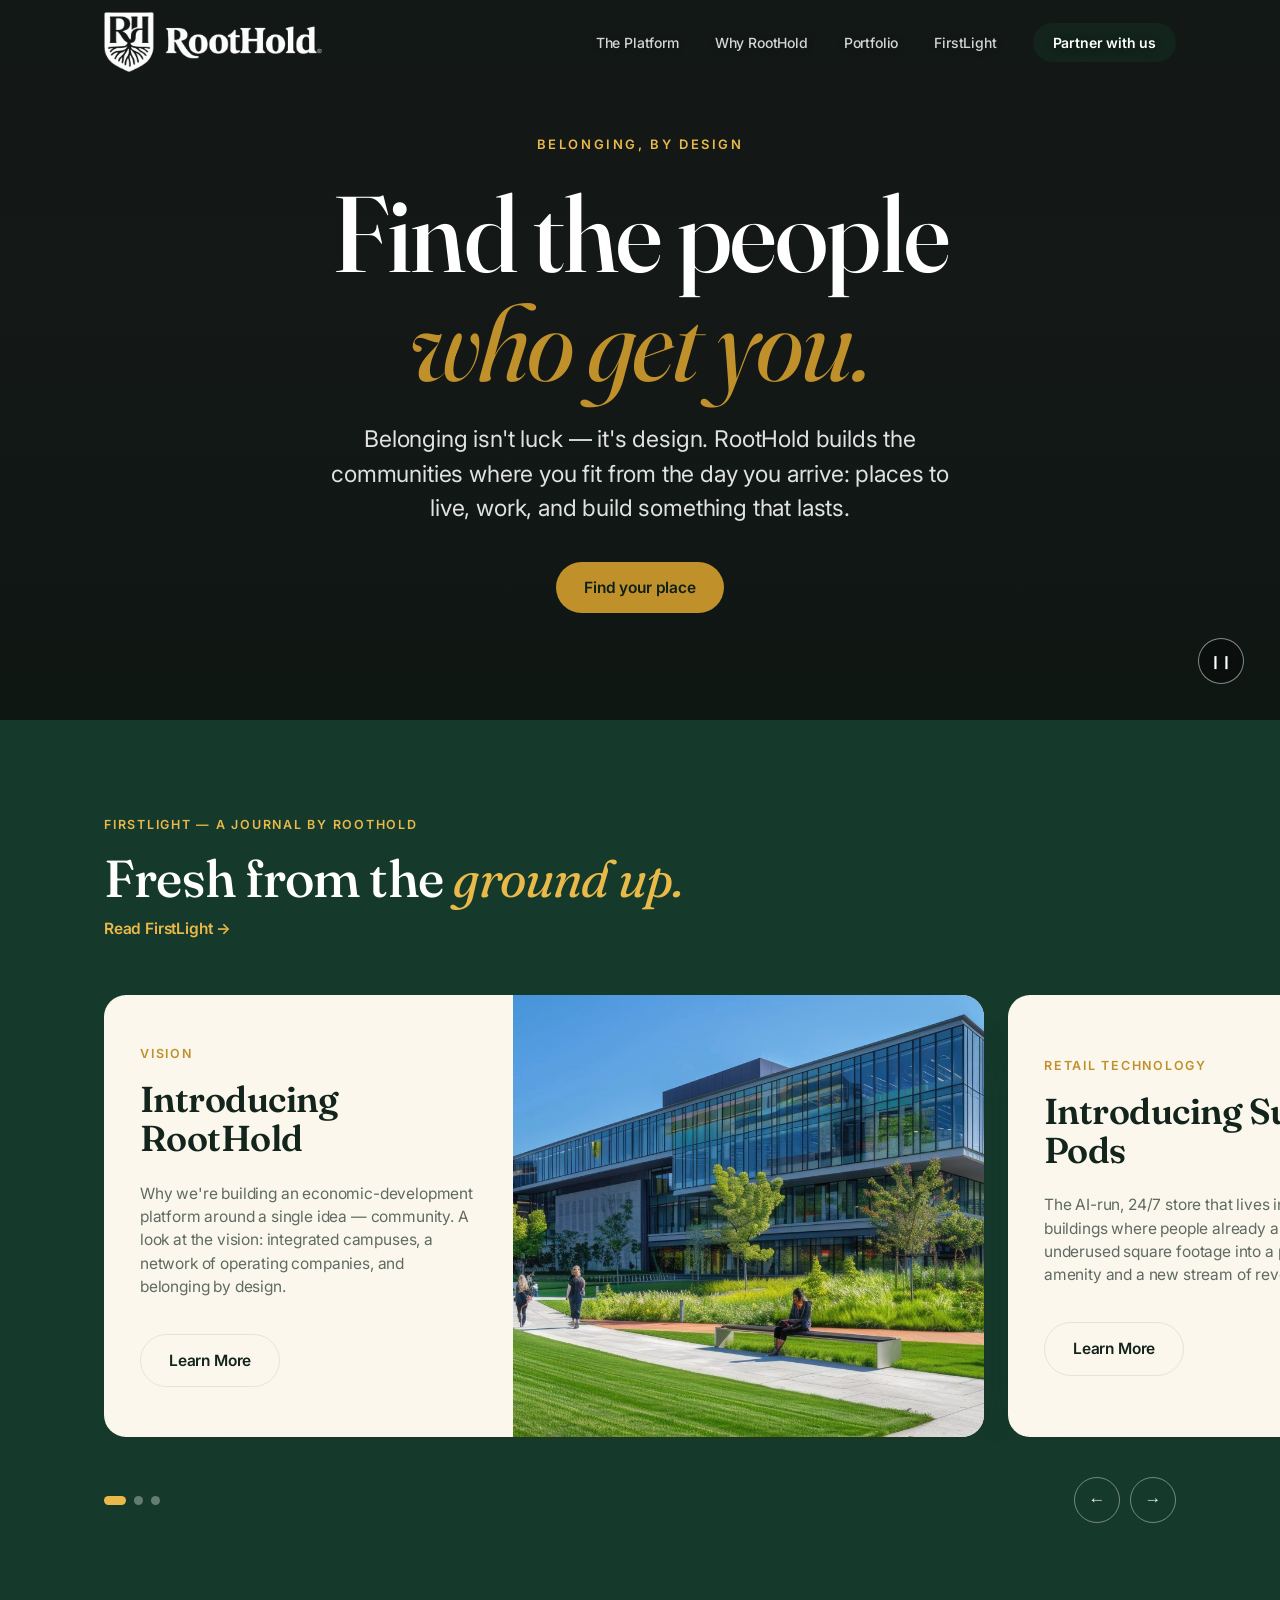
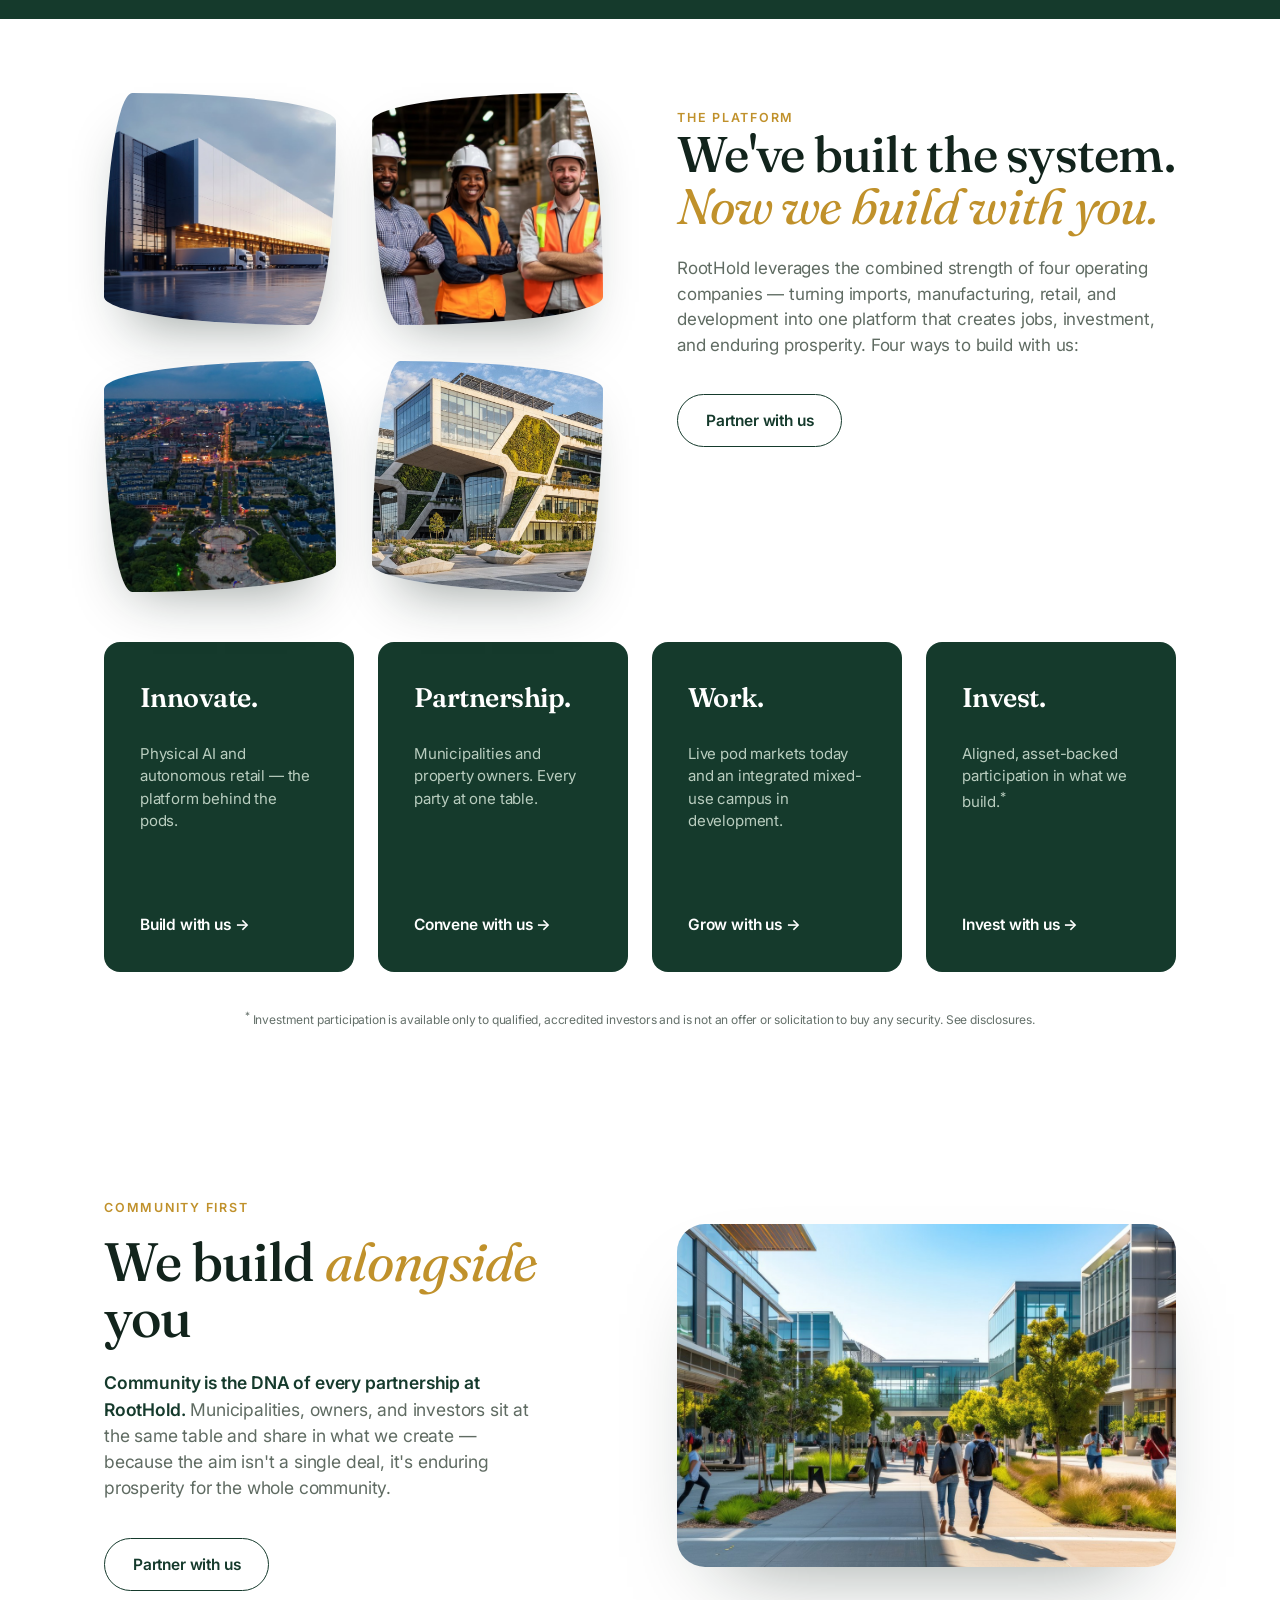
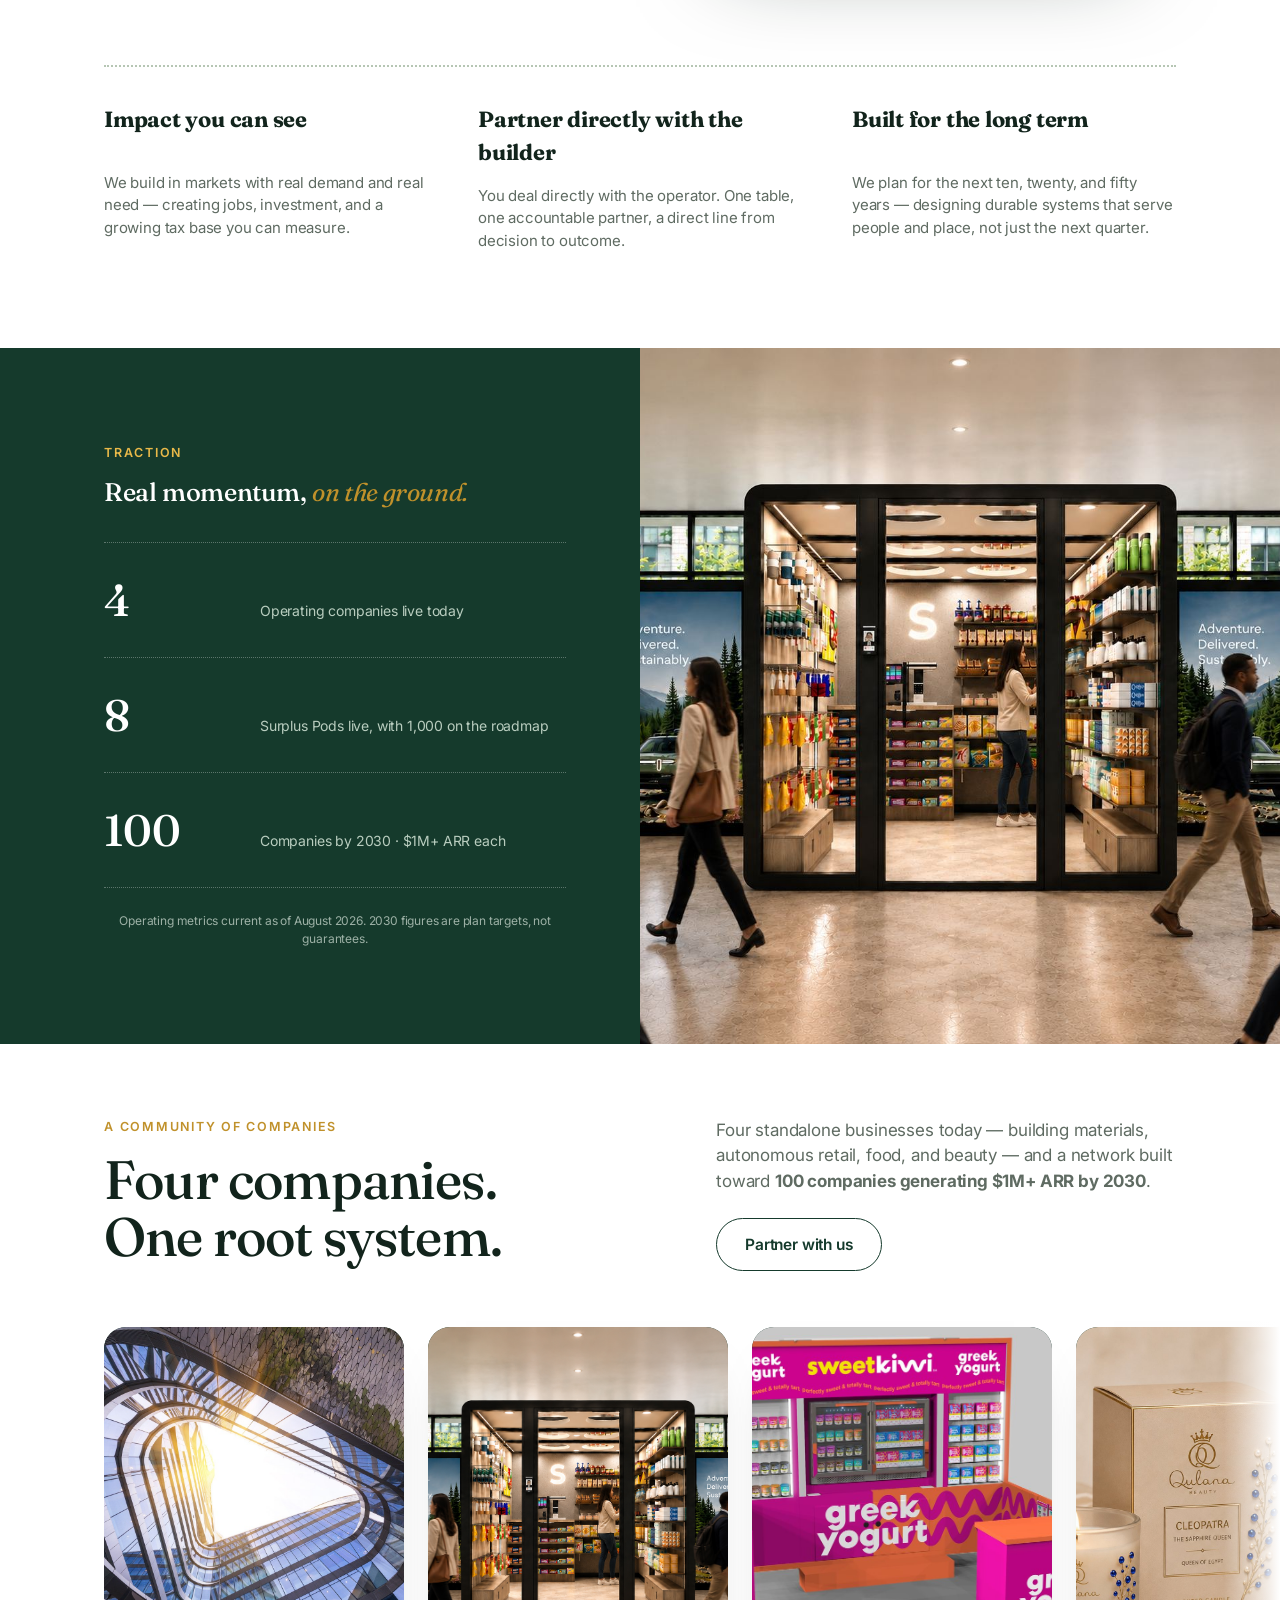
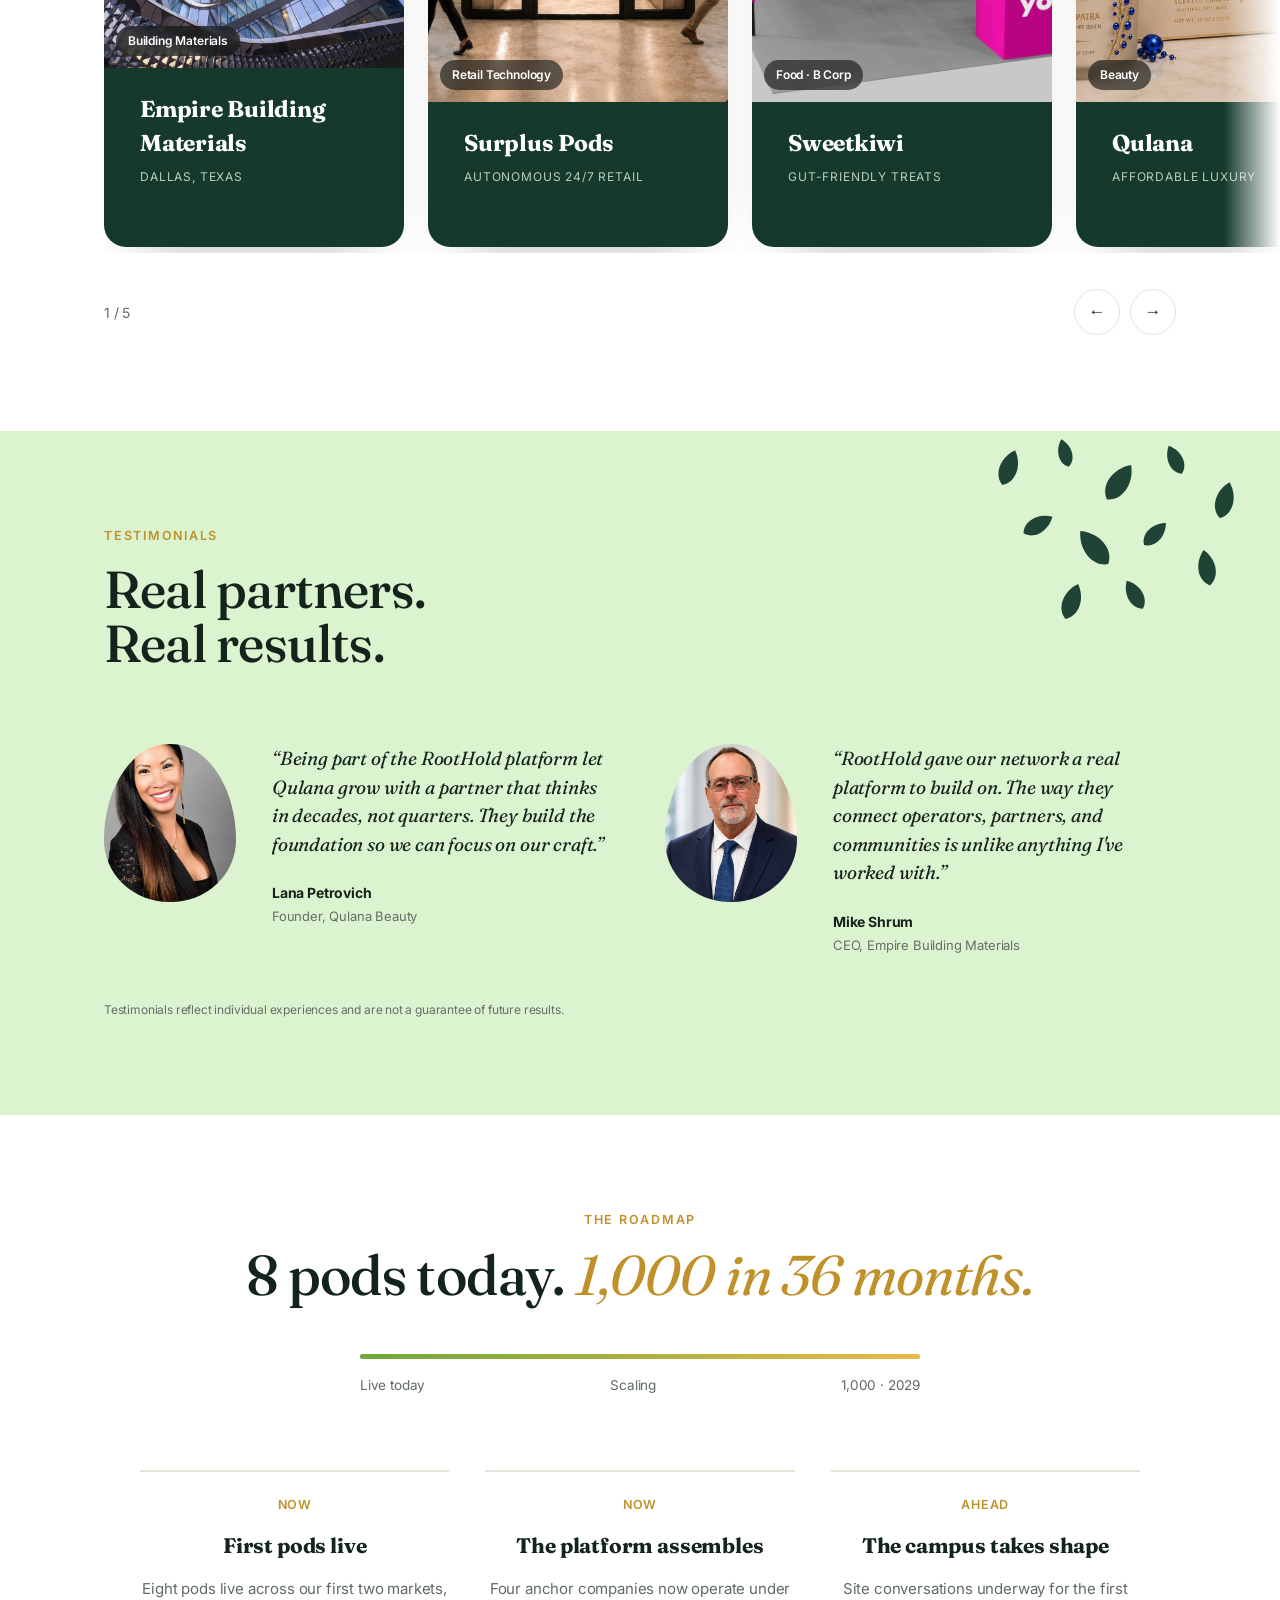
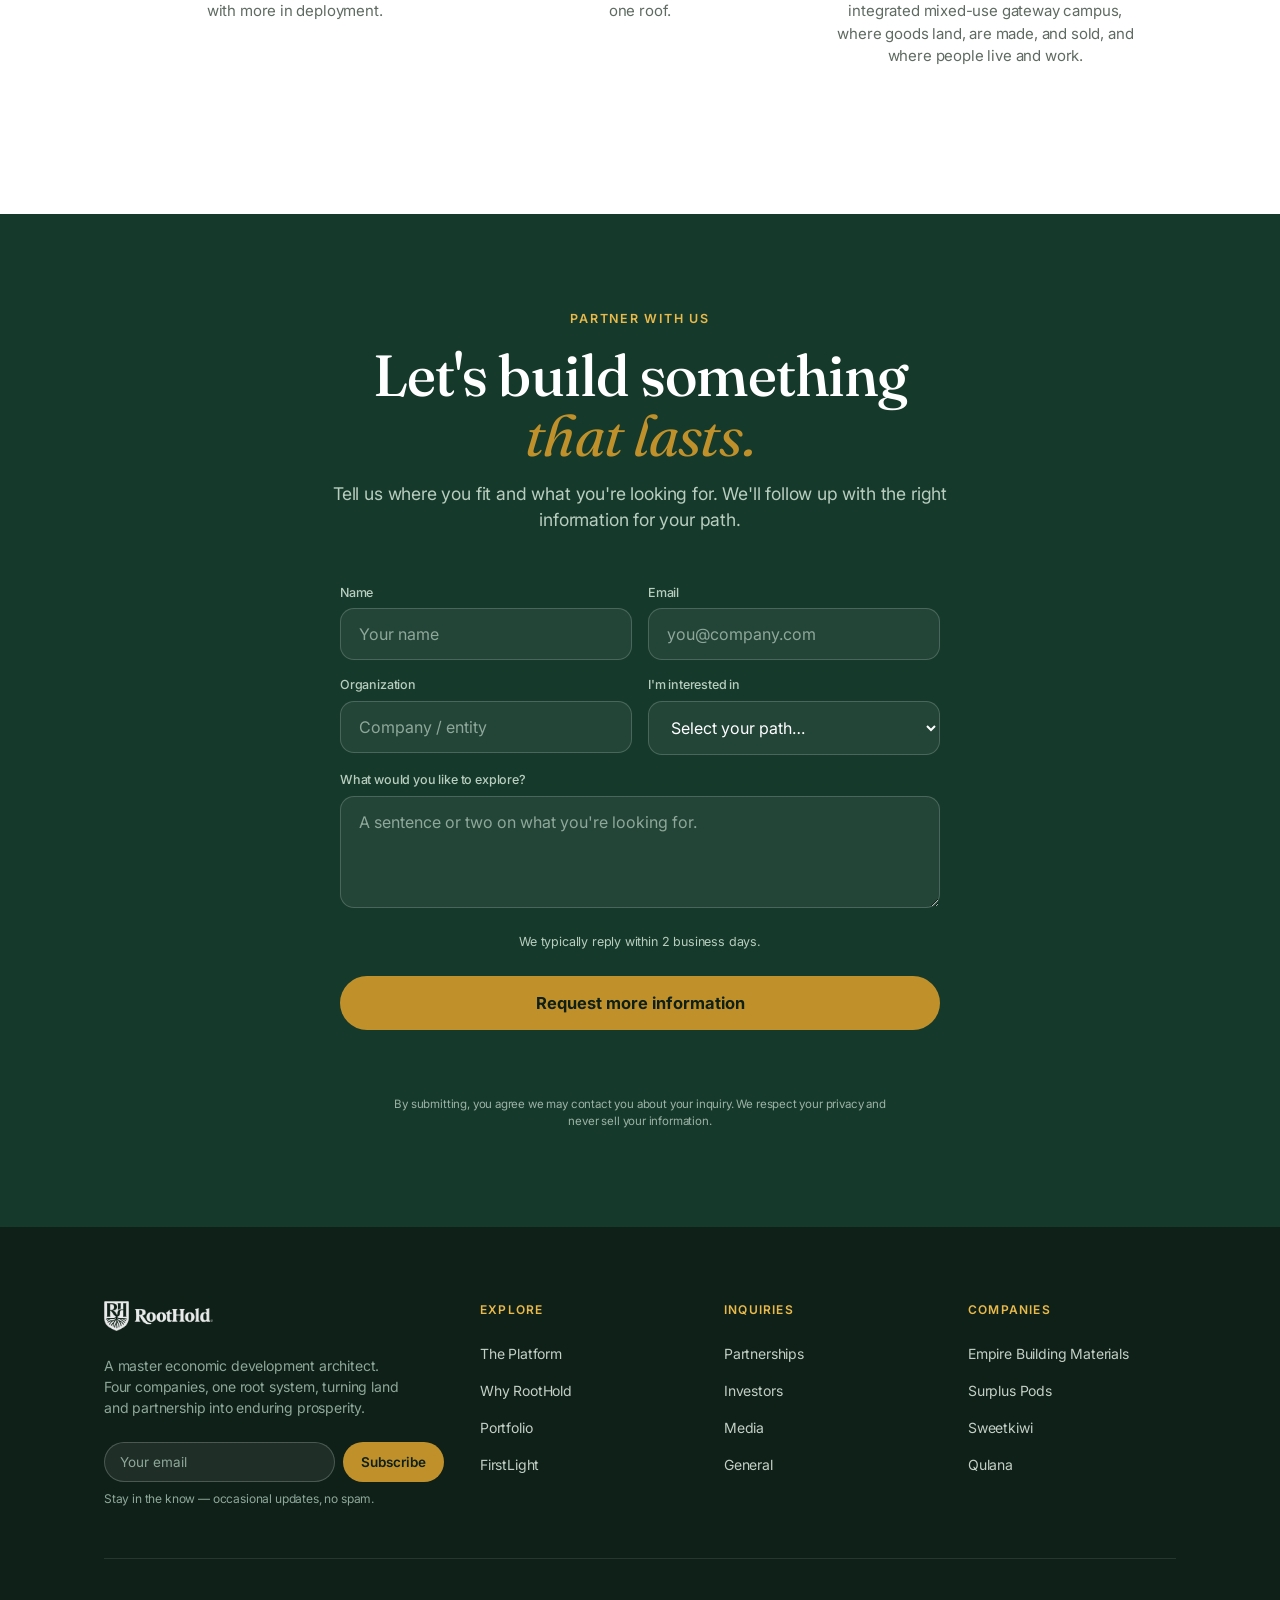
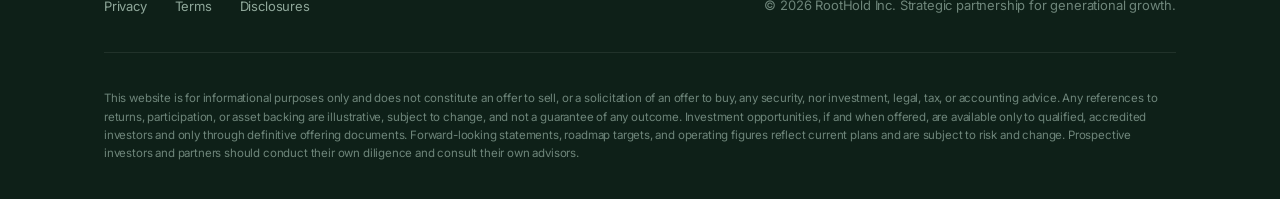
==== commit 6bb1402e: "Add files via upload" ====
--- a/index.html
+++ b/index.html
@@ -577,9 +577,8 @@
           <div class="num-row"><b class="count" data-to="4">4</b><span>Operating companies live today</span></div>
           <div class="num-row"><b class="count" data-to="8">8</b><span>Surplus Pods live, with 1,000 on the roadmap</span></div>
           <div class="num-row"><b class="count" data-to="100">100</b><span>Companies by 2030 &middot; $1M+ ARR each</span></div>
-          <div class="num-row"><b>$750M</b><span>Planned investment across three FTZ campuses</span></div>
-        </div>
-        <div class="asof">Operating metrics current as of August 2026. 2030 and investment figures are plan targets, not guarantees.</div>
+        </div>
+        <div class="asof">Operating metrics current as of August 2026. 2030 figures are plan targets, not guarantees.</div>
       </div>
       <div class="num-media reveal"><img src="lobbypod.jpg" alt="A Surplus Pod in a busy lobby" loading="lazy"></div>
     </div>
